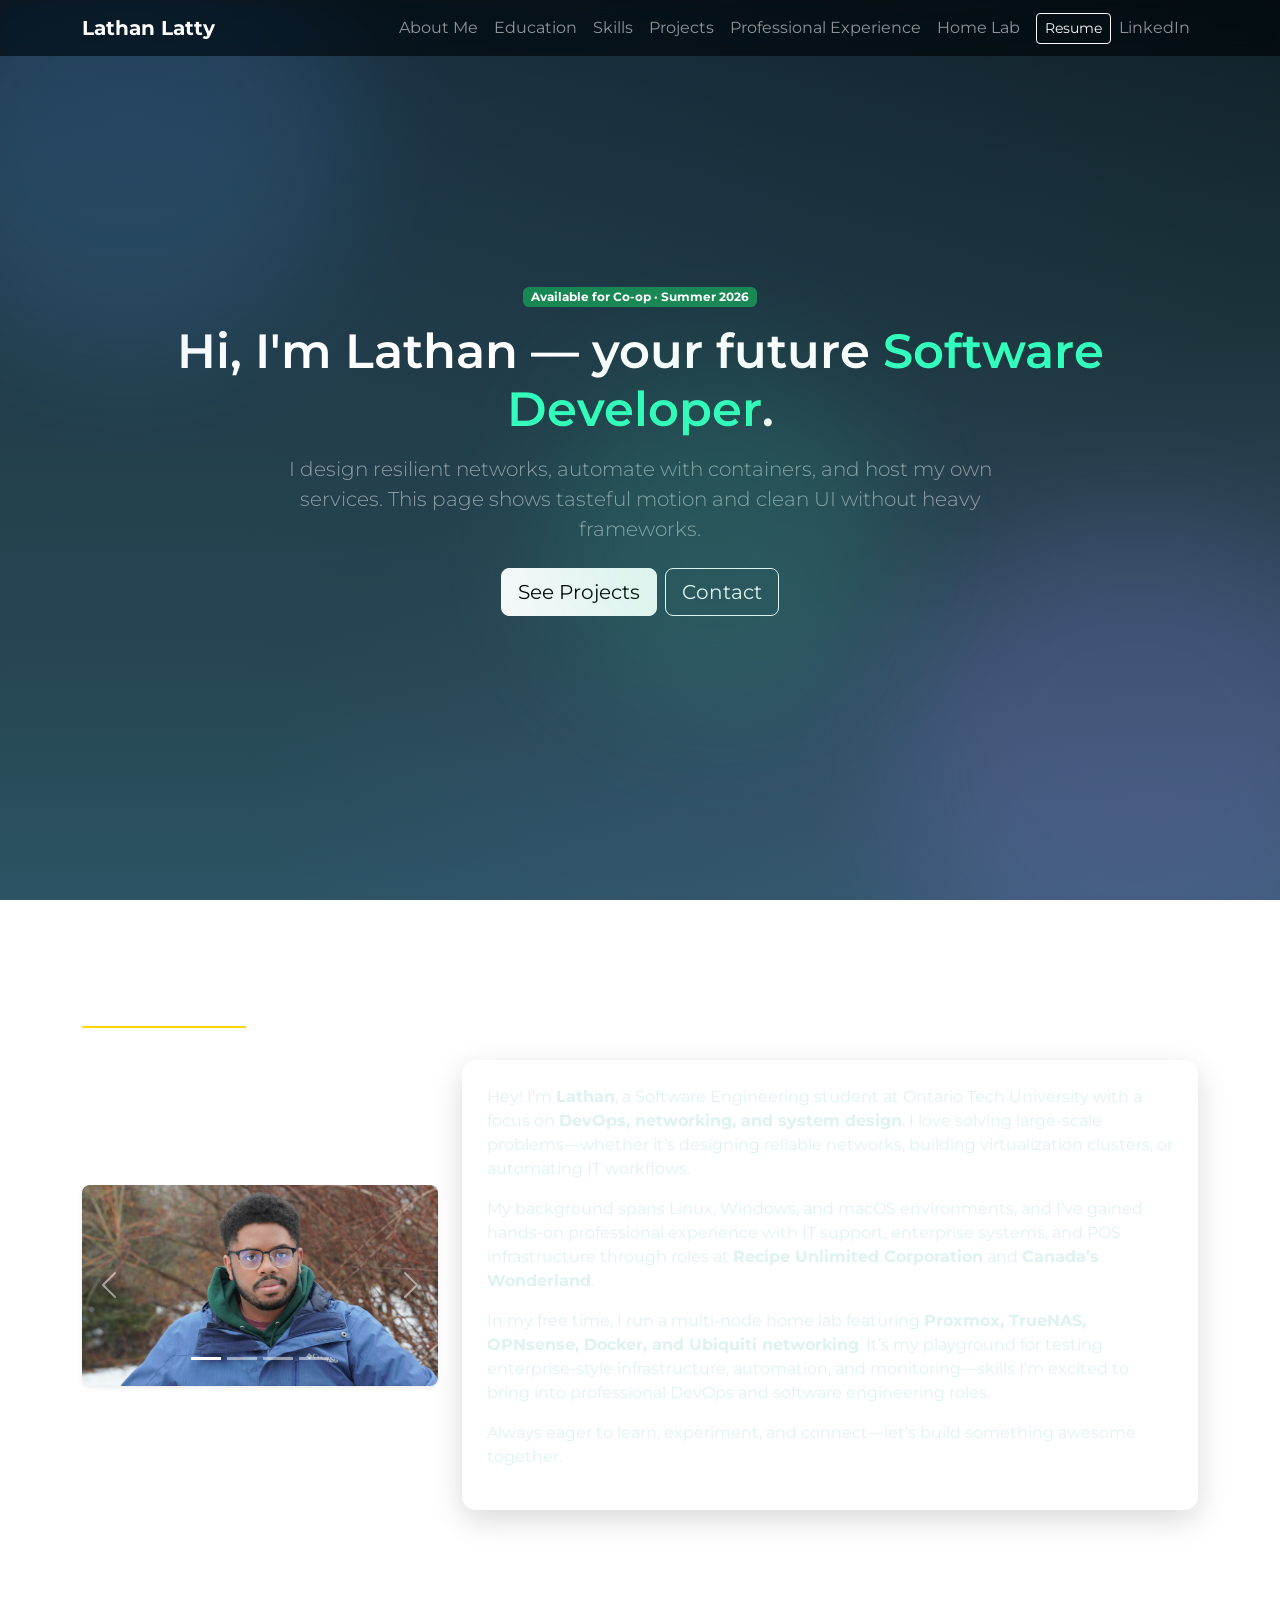
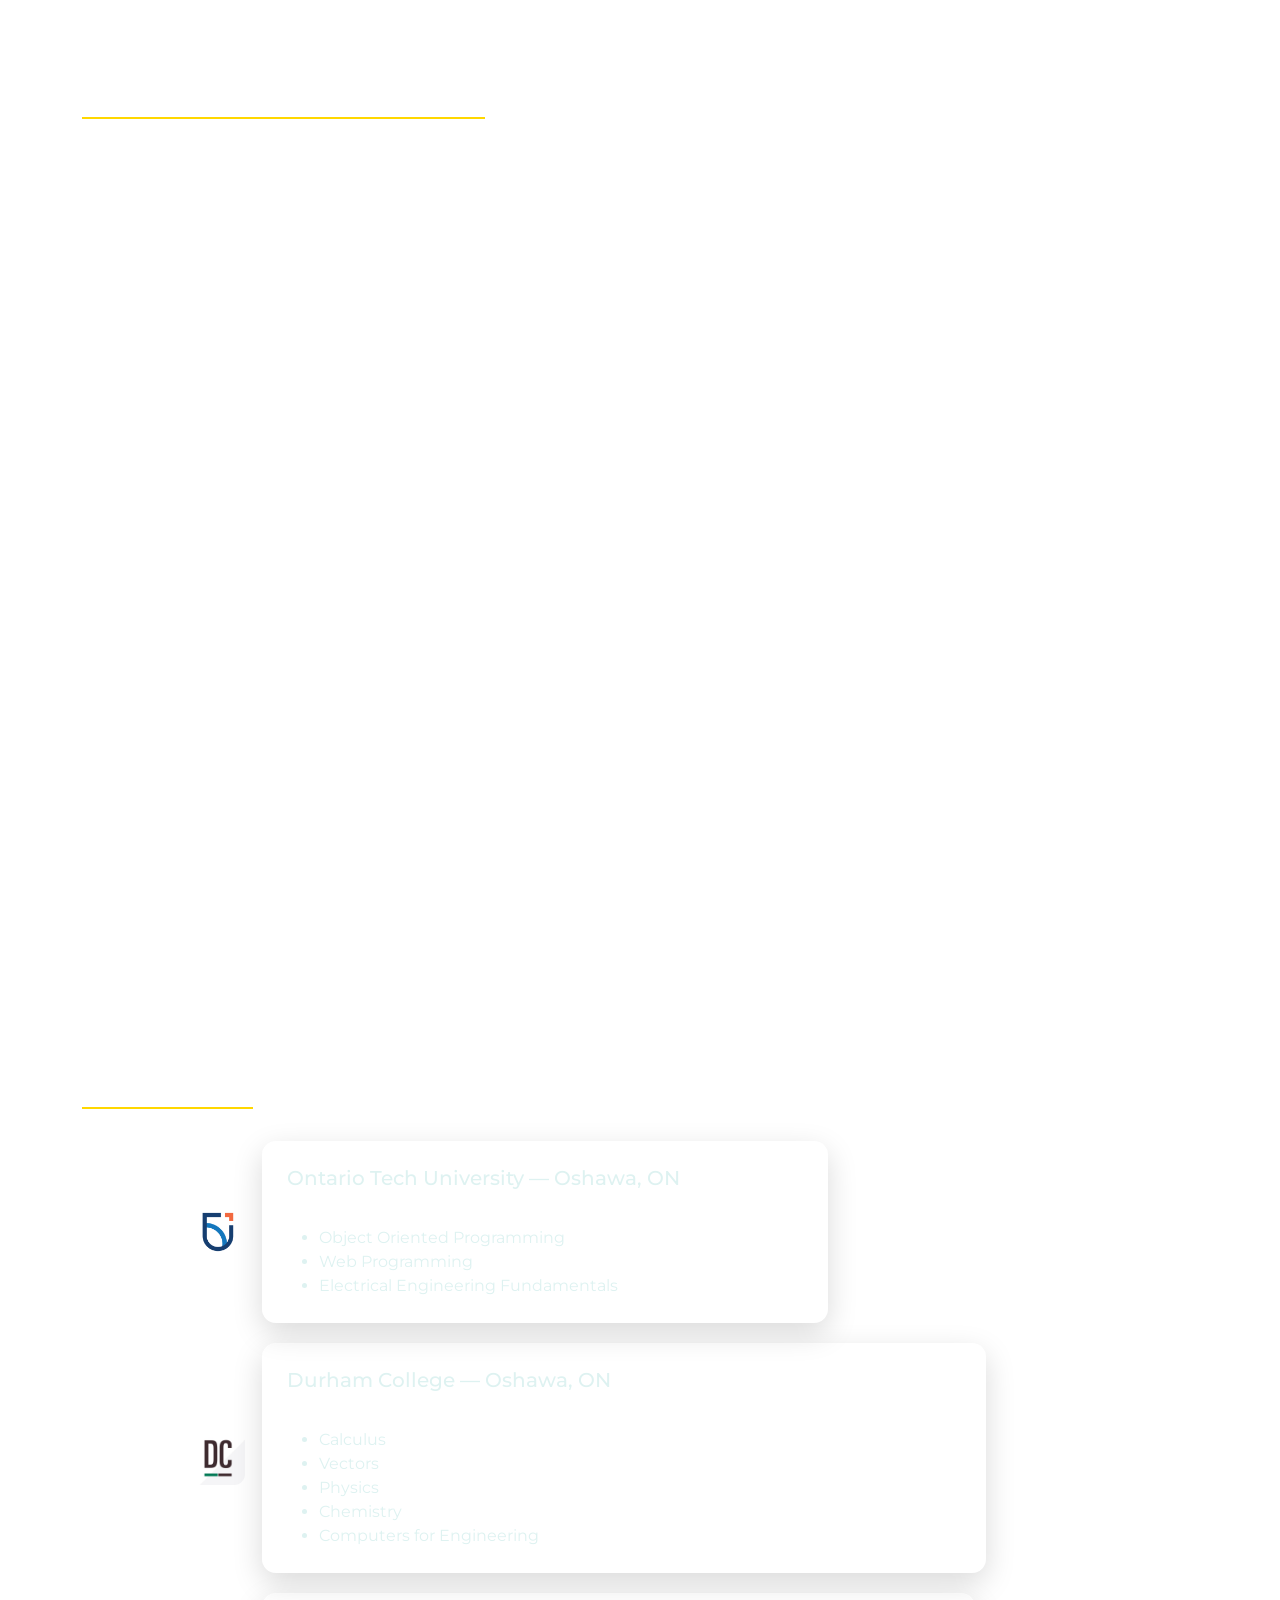
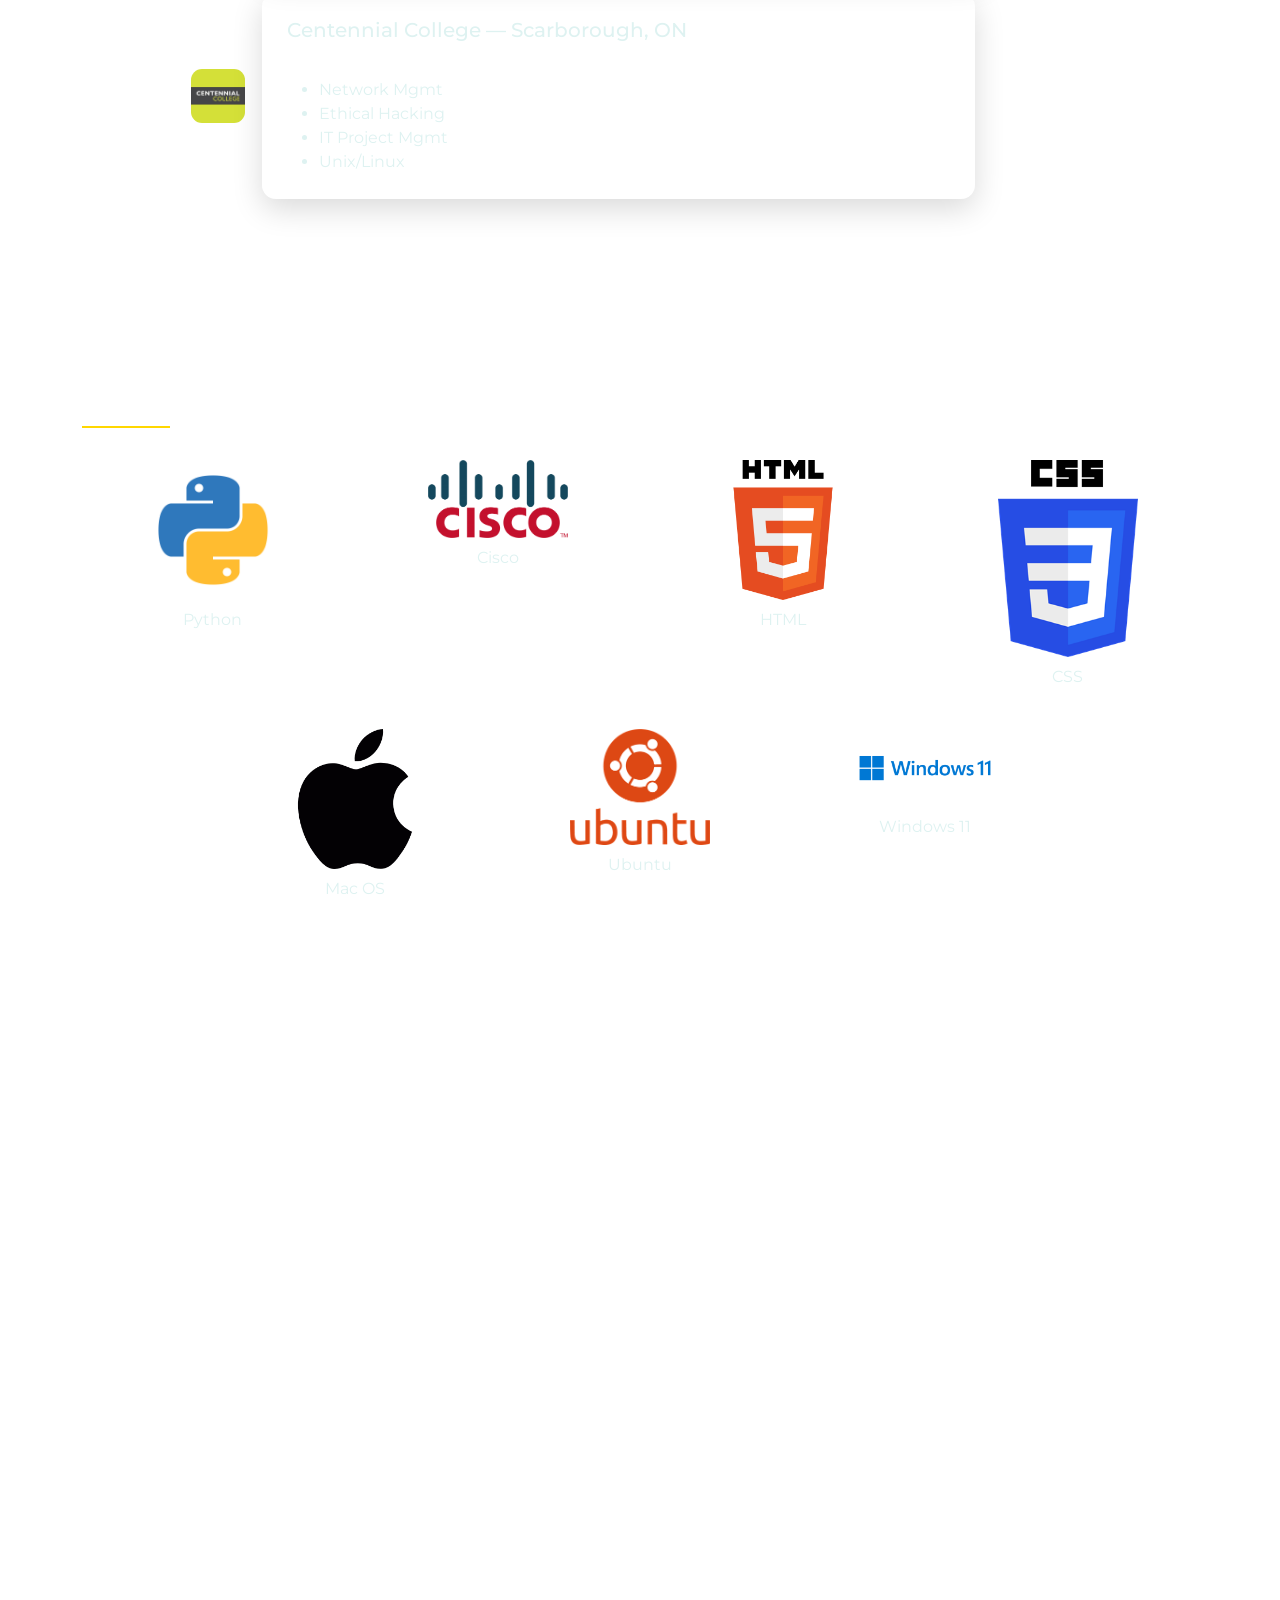
==== index.html @ 6548c813 "Update index.html" ====
<!DOCTYPE html>
<html lang="en">
<head>
  <meta charset="UTF-8" />
  <meta name="viewport" content="width=device-width, initial-scale=1" />
  <title>Lathan Latty — Portfolio</title>

  <!-- Fonts & Icons -->
  <link href="https://fonts.googleapis.com/css2?family=Montserrat:wght@400;600;700&display=swap" rel="stylesheet" />

  <!-- Bootstrap 5 -->
  <link rel="stylesheet" href="https://cdn.jsdelivr.net/npm/bootstrap@5.3.3/dist/css/bootstrap.min.css" />

  <!-- App CSS -->
  <link rel="stylesheet" href="styles.css" />
</head>
<body>
  <!-- Progress bar -->
  <div id="scroll-progress"></div>

  <!-- Navbar -->
  <nav class="navbar navbar-expand-lg navbar-dark bg-dark fixed-top glass-nav">
    <div class="container">
      <a class="navbar-brand fw-bold" href="#">Lathan Latty</a>
      <button class="navbar-toggler" type="button" data-bs-toggle="collapse" data-bs-target="#nav"
        aria-controls="nav" aria-expanded="false" aria-label="Toggle navigation">
        <span class="navbar-toggler-icon"></span>
      </button>

      <div id="nav" class="collapse navbar-collapse">
        <ul class="navbar-nav ms-auto align-items-lg-center">
          <li class="nav-item"><a class="nav-link" href="#about">About Me</a></li>
          <li class="nav-item"><a class="nav-link" href="#education">Education</a></li>
          <li class="nav-item"><a class="nav-link" href="#skills">Skills</a></li>
          <li class="nav-item"><a class="nav-link" href="#projects">Projects</a></li>
          <li class="nav-item"><a class="nav-link" href="#experience">Professional Experience</a></li>
          <li class="nav-item"><a class="nav-link" href="Homelab.html">Home Lab</a></li>
          <li class="nav-item ms-lg-2"><a class="btn btn-outline-light btn-sm"
             href="Resume/Lathan-Technical-Resume-July-2024.pdf" target="_blank">Resume</a></li>
          <li class="nav-item"><a class="nav-link" target="_blank"
             href="https://www.linkedin.com/in/lathan-l-80581a111/">LinkedIn</a></li>
        </ul>
      </div>
    </div>
  </nav>

  <!-- Hero -->
  <header class="hero d-flex align-items-center" id="hero">
    <div class="container text-center">
      <p class="badge text-bg-success mb-3">Available for Co-op · Summer 2026</p>
      <h1 class="display-5 fw-semibold mb-3">
        Hi, I'm Lathan — your future <span id="position">Software Developer</span>.
      </h1>
      <p class="lead text-white-50 mx-auto" style="max-width: 720px;">
        I design resilient networks, automate with containers, and host my own services.
        This page shows tasteful motion and clean UI without heavy frameworks.
      </p>
      <div class="mt-4 d-flex gap-2 justify-content-center">
        <a href="#projects" class="btn btn-light btn-lg cta-magnetic">See Projects</a>
        <a href="#contact" class="btn btn-outline-light btn-lg">Contact</a>
      </div>
    </div>
    <!-- Ambient blobs -->
    <div class="blob blob-1"></div>
    <div class="blob blob-2"></div>
    <div class="blob blob-3"></div>
  </header>

 <!-- About -->
<section id="about" class="section">
  <div class="container">
    <h2 class="section-title">About Me</h2>
    <div class="row align-items-center g-4">
      
      <!-- Photo Carousel -->
      <div class="col-md-4 text-center">
        <div id="aboutCarousel" class="carousel slide shadow-sm rounded-3" data-bs-ride="carousel" data-bs-interval="4000">
          
          <!-- Indicators -->
          <div class="carousel-indicators">
            <button type="button" data-bs-target="#aboutCarousel" data-bs-slide-to="0" class="active" aria-current="true" aria-label="Slide 1"></button>
            <button type="button" data-bs-target="#aboutCarousel" data-bs-slide-to="1" aria-label="Slide 2"></button>
            <button type="button" data-bs-target="#aboutCarousel" data-bs-slide-to="2" aria-label="Slide 3"></button>
            <button type="button" data-bs-target="#aboutCarousel" data-bs-slide-to="3" aria-label="Slide 4"></button>
          </div>

          <!-- Slides -->
          <div class="carousel-inner">
            <div class="carousel-item active">
              <img src="pictures/lathan-picture.jpeg" class="d-block w-100 rounded-3" alt="Lathan 1">
            </div>
            <div class="carousel-item">
              <img src="pictures/lathan-picture-1.jpeg" class="d-block w-100 rounded-3" alt="Lathan 2">
            </div>
            <div class="carousel-item">
              <img src="pictures/lathan-picture-2.jpeg" class="d-block w-100 rounded-3" alt="Lathan 3">
            </div>
            <div class="carousel-item">
              <img src="pictures/lathan-picture-3.jpeg" class="d-block w-100 rounded-3" alt="Lathan 4">
            </div>
          </div>

          <!-- Controls -->
          <button class="carousel-control-prev" type="button" data-bs-target="#aboutCarousel" data-bs-slide="prev">
            <span class="carousel-control-prev-icon"></span>
          </button>
          <button class="carousel-control-next" type="button" data-bs-target="#aboutCarousel" data-bs-slide="next">
            <span class="carousel-control-next-icon"></span>
          </button>
        </div>
      </div>

      <!-- About Text -->
      <div class="col-md-8">
        <div class="content-card">
          <p>Hey! I’m <strong>Lathan</strong>, a Software Engineering student at Ontario Tech University with a focus on <strong>DevOps, networking, and system design</strong>. I love solving large-scale problems—whether it’s designing reliable networks, building virtualization clusters, or automating IT workflows.</p>
          <p>My background spans Linux, Windows, and macOS environments, and I’ve gained hands-on professional experience with IT support, enterprise systems, and POS infrastructure through roles at <strong>Recipe Unlimited Corporation</strong> and <strong>Canada’s Wonderland</strong>.</p>
          <p>In my free time, I run a multi-node home lab featuring <strong>Proxmox, TrueNAS, OPNsense, Docker, and Ubiquiti networking</strong>. It’s my playground for testing enterprise-style infrastructure, automation, and monitoring—skills I’m excited to bring into professional DevOps and software engineering roles.</p>
          <p>Always eager to learn, experiment, and connect—let’s build something awesome together.</p>
        </div>
      </div>
    </div>
  </div>
</section>

<!-- Experience -->
<section id="experience" class="section alt">
  <div class="container">
    <h2 class="section-title">Professional Experience</h2>

    <div class="exp-item content-card reveal">
      <div class="exp-logo">
        <img src="pictures/Logos/transcom_logo.jpg" alt="Transcom Logo">
      </div>
      <div class="exp-body">
        <div class="d-flex justify-content-between flex-wrap gap-2">
          <div class="fw-semibold">Technical Support Representative — Transcom (Toronto, ON)</div>
          <div class="text-white-50">Summer 2024</div>
        </div>
        <ul>
          <li>Worked under contract for Apple, providing support via phone, chat, and email — sales, technical support, billing, and retention.</li>
          <li>Used Apple systems: Gather, GBI Portal, WWBI, Monster board, iDesk, iLog, iCloud, iTunes, iOS/OS X basics, Apple ID, Account Security, etc.</li>
          <li>Implemented Apple Operations Process Folder and MSA; conducted WBR/MBR/QAR/ABR/Daily Ops reviews.</li>
        </ul>
      </div>
    </div>

    <div class="exp-item content-card reveal">
      <div class="exp-logo">
        <img src="pictures/Logos/recipe.jpg" alt="Recipe Unlimited Logo">
      </div>
      <div class="exp-body">
        <div class="d-flex justify-content-between flex-wrap gap-2">
          <div class="fw-semibold">IT Service Desk Analyst — Recipe Unlimited (Vaughan, ON)</div>
          <div class="text-white-50">Summer 2023</div>
        </div>
        <ul>
          <li>Troubleshot restaurant-related issues with software tools for prompt resolution.</li>
          <li>Provided operational & technical support to restaurants via phone and remote access.</li>
          <li>Collaborated with IT and Operations; SME for POS and Back Office Software.</li>
        </ul>
      </div>
    </div>

    <div class="exp-item content-card reveal">
      <div class="exp-logo">
        <img src="pictures/Logos/canadas-wonderland.jpg" alt="Canada's Wonderland Logo">
      </div>
      <div class="exp-body">
        <div class="d-flex justify-content-between flex-wrap gap-2">
          <div class="fw-semibold">IT Technician — Canada’s Wonderland (Vaughan, ON)</div>
          <div class="text-white-50">Feb 2022 – Apr 2023</div>
        </div>
        <ul>
          <li>Primary contact for hardware, software, POS, and network issues via help desk, email, and phone.</li>
          <li>Installed, configured, and managed desktops, laptops, mobile devices, and software.</li>
          <li>Assisted with network, camera, and access control issues; supported testing of new hardware/software.</li>
        </ul>
      </div>
    </div>
  </div>
</section>

<!-- Education -->
<section id="education" class="section">
  <div class="container">
    <h2 class="section-title">Education</h2>

    <div class="timeline">
      <div class="timeline-item reveal">
        <div class="timeline-icon">
          <img src="pictures/Logos/ontario_tech_university.png" alt="Ontario Tech University Logo">
        </div>
        <div class="timeline-content content-card">
          <h5 class="mb-1">Ontario Tech University — Oshawa, ON</h5>
          <div class="text-white-50 mb-2">Bachelor’s Degree | Software Engineering · Sept 2024 – Apr 2028</div>
          <ul class="mb-0"><li>Object Oriented Programming</li><li>Web Programming</li><li>Electrical Engineering Fundamentals</li></ul>
        </div>
      </div>

      <div class="timeline-item reveal">
        <div class="timeline-icon">
          <img src="pictures/Logos/durham-college-logo.jpg" alt="Durham College Logo">
        </div>
        <div class="timeline-content content-card">
          <h5 class="mb-1">Durham College — Oshawa, ON</h5>
          <div class="text-white-50 mb-2">Ontario College Certificate | General Arts & Science – Eng Prep · Sept 2023 – Apr 2024</div>
          <ul class="mb-0"><li>Calculus</li><li>Vectors</li><li>Physics</li><li>Chemistry</li><li>Computers for Engineering</li></ul>
        </div>
      </div>

      <div class="timeline-item reveal">
        <div class="timeline-icon">
          <img src="pictures/Logos/centenial-college.png" alt="Centennial College Logo">
        </div>
        <div class="timeline-content content-card">
          <h5 class="mb-1">Centennial College — Scarborough, ON</h5>
          <div class="text-white-50 mb-2">Ontario Advanced Diploma | Computer Systems Technology · Sept 2020 – Apr 2023</div>
          <ul class="mb-0"><li>Network Mgmt</li><li>Ethical Hacking</li><li>IT Project Mgmt</li><li>Unix/Linux</li></ul>
        </div>
      </div>
    </div>
  </div>
</section>

<!-- Skills -->
<section id="skills" class="section alt">
  <div class="container">
    <h2 class="section-title">Skills</h2>
    <div class="row justify-content-center g-4">
      <div class="col-6 col-md-3 text-center skill-item reveal">
        <img class="logo" src="pictures/Logos/python-logo.png" alt="Python" />
        <p class="mt-2">Python</p>
      </div>
      <div class="col-6 col-md-3 text-center skill-item reveal">
        <img class="logo" src="pictures/Logos/cisco-logo.png" alt="Cisco" />
        <p class="mt-2">Cisco</p>
      </div>
      <div class="col-6 col-md-3 text-center skill-item reveal">
        <img class="logo" src="pictures/Logos/html-logo.png" alt="HTML" />
        <p class="mt-2">HTML</p>
      </div>
      <div class="col-6 col-md-3 text-center skill-item reveal">
        <img class="logo" src="pictures/Logos/css-logo.png" alt="CSS" />
        <p class="mt-2">CSS</p>
      </div>
      <div class="col-6 col-md-3 text-center skill-item reveal">
        <img class="logo" src="pictures/Logos/mac-os-logo.png" alt="Mac OS" />
        <p class="mt-2">Mac OS</p>
      </div>
      <div class="col-6 col-md-3 text-center skill-item reveal">
        <img class="logo" src="pictures/Logos/ubuntu-logo.png" alt="Ubuntu" />
        <p class="mt-2">Ubuntu</p>
      </div>
      <div class="col-6 col-md-3 text-center skill-item reveal">
        <img class="logo" src="pictures/Logos/windows-11-logo.png" alt="Windows 11" />
        <p class="mt-2">Windows 11</p>
      </div>
    </div>
  </div>
</section>

<!-- Projects -->
<section id="projects" class="section">
  <div class="container">
    <h2 class="section-title">Projects</h2>

    <div class="project content-card reveal">
      <div class="row g-4 align-items-center">
        <div class="col-md-6">
          <h5>Home Lab Infrastructure</h5>
          <p class="mb-1"><strong>Technologies:</strong> Proxmox, TrueNAS, OPNsense, Docker, Ubiquiti</p>
          <p>Multi-node virtualization cluster with enterprise-style networking…</p>
          <a href="Homelab.html" class="btn btn-light btn-sm mt-2">View project →</a>

          <!-- Service Logos Grid -->
          <div class="homelab-Logos mt-3">
            <img src="pictures/Logos/Homelab SVG/proxmox.svg" alt="Proxmox" />
            <img src="pictures/Logos/Homelab SVG/truenas.svg" alt="TrueNAS" />
            <img src="pictures/Logos/Homelab SVG/opnsense.svg" alt="OPNsense" />
            <img src="pictures/Logos/Homelab SVG/docker.svg" alt="Docker" />
            <img src="pictures/Logos/Homelab SVG/ubiquiti.svg" alt="Ubiquiti" />
            <img src="pictures/Logos/Homelab SVG/plex.svg" alt="Plex" />
            <img src="pictures\Logos\Homelab SVG\Tautalli.svg" alt="Tautulli" />
            <img src="pictures/Logos/Homelab SVG/sonarr.svg" alt="Sonarr" />
            <img src="pictures/Logos/Homelab SVG/radarr.svg" alt="Radarr" />
            <img src="pictures/Logos/Homelab SVG/pihole.svg" alt="Pi-hole" />
            <img src="pictures/Logos/Homelab SVG/homeassistant.svg" alt="Home Assistant" />
            <img src="pictures/Logos/Homelab SVG/nginx.svg" alt="NGINX" />
            <img src="pictures/Logos/Homelab SVG/kubernetes.svg" alt="Kubernetes" />
            <img src="pictures/Logos/Homelab SVG/ubuntu.svg" alt="Ubuntu" />
            <img src="pictures/Logos/Homelab SVG/nextcloud.svg" alt="Nextcloud" />
            <img src="pictures/Logos/Homelab SVG/frigate.svg" alt="Frigate" />
            <img src="pictures/Logos/Homelab SVG/esphome.svg" alt="ESPHome" />
            <img src="pictures/Logos/Homelab SVG/googlehome.svg" alt="Google Home" />
            <img src="pictures/Logos/Homelab SVG/openwrt.svg" alt="OpenWRT" />
            <img src="pictures/Logos/Homelab SVG/python.svg" alt="Python" />

          </div>
        </div>
      </div>
    </div>

    <div class="project content-card reveal">
      <div class="row g-4 align-items-center">
        <div class="col-md-6">
          <h5>Capstone Project: Network Re-Design</h5>
          <p class="mb-1"><strong>Technologies:</strong> Cisco Packet Tracer, Networking, VPN, VoIP</p>
          <p>Redesigned the network infrastructure for a fictional banking company, implementing secure VPN access, VoIP services, encrypted file sharing, and upgraded server systems. Delivered a scalable design supporting multiple locations with improved efficiency and security.</p>
        </div>
        <div class="col-md-6">
          <img src="pictures\Project-Images\current-network-topology.png" class="img-fluid rounded-3 shadow-sm" alt="Network Topology Diagram">
        </div>
      </div>
    </div>

    <div class="project content-card reveal">
      <div class="row g-4 align-items-center">
        <div class="col-md-6">
          <h5>Ethical Hacking Lab</h5>
          <p class="mb-1"><strong>Technologies:</strong> Kali Linux, Virtualization, Penetration Testing Tools</p>
          <p>Built a controlled ethical hacking environment to practice penetration testing and vulnerability analysis. Gained hands-on experience with reconnaissance, exploitation, and defense strategies to strengthen cybersecurity awareness.</p>
        </div>
        <div class="col-md-6">
          <img src="pictures/Project-images/Ethical hacking/1715145320111.jpg" class="img-fluid rounded-3 shadow-sm" alt="Ethical Hacking Lab">
        </div>
      </div>
    </div>

    <div class="project content-card reveal">
      <div class="row g-4 align-items-center">
        <div class="col-md-6">
          <h5>IoT Auto Watering System</h5>
          <p class="mb-1"><strong>Technologies:</strong> Raspberry Pi, Python, Moisture Sensors</p>
          <p>Developed a smart irrigation system that monitored soil moisture in real time and automated watering with a pump. Demonstrated IoT integration and automation for practical environmental monitoring.</p>
        </div>
        <div class="col-md-6">
          <img src="pictures\Project-Images\Water Plant\planter-and-resivoir.jpg" class="img-fluid rounded-3 shadow-sm" alt="IoT Auto Watering System">
        </div>
      </div>
    </div>
  </div>
</section>

<!-- Contact -->
<section id="contact" class="section alt">
  <div class="container text-center">
    <h2 class="section-title">Contact Me</h2>
    <p>You can reach me via email or connect with me on LinkedIn:</p>
    <p class="fs-5">
      Email: <a class="link-light fw-semibold" href="mailto:Lathanlatty@outlook.com">Lathanlatty@outlook.com</a>
      · LinkedIn: <a class="link-light fw-semibold" target="_blank"
        href="https://www.linkedin.com/in/lathan-l-80581a111/">Lathan Latty</a>
    </p>
  </div>
</section>

<!-- Footer -->
<footer class="py-3 text-center small">
  <div class="container">
    © <span id="year"></span> Lathan Latty. All rights reserved.
  </div>
</footer>

<!-- Scripts -->
<script src="https://cdn.jsdelivr.net/npm/bootstrap@5.3.3/dist/js/bootstrap.bundle.min.js"></script>
<script src="script.js"></script>
</body>
</html>
---- styles.css ----
/* === THEME VARIABLES === */
:root {
  --bg1: #0f2027;
  --bg2: #203a43;
  --bg3: #2c5364;
  --ink: #DEF2F1;
  --ink-d: #17252A;
  --brand: #2b7a78;
  --brand-2: #3AAFA9;
  --accent: #ffd700;
}

/* === GLOBAL BASE === */
html, body {
  height: 100%;
}
body {
  margin: 0;
  font-family: 'Montserrat', sans-serif;
  color: var(--ink);
  background: linear-gradient(180deg, var(--bg1), var(--bg2), var(--bg3));
  background-attachment: fixed; /* smooth scrolling effect */
  overflow-x: hidden;
}

/* === SCROLL PROGRESS BAR === */
#scroll-progress {
  position: fixed;
  top: 0; left: 0;
  height: 3px;
  width: 0%;
  background: linear-gradient(90deg,#22d3ee,#a78bfa,#34d399);
  z-index: 2000;
}

/* === NAVBAR === */
.glass-nav {
  backdrop-filter: saturate(140%) blur(8px);
  background: rgba(0,0,0,.6) !important;
}
.navbar { z-index: 1030; }

/* === HERO === */
.hero {
  position: relative;
  min-height: 100vh;
  text-align: center;
  color: #fff;
  overflow: hidden;
  background: radial-gradient(1200px 600px at 10% 10%, rgba(96,165,250,.13), transparent),
              radial-gradient(900px 500px at 90% 90%, rgba(167,139,250,.12), transparent);
}
.hero .display-5 { opacity: 1; transform: none; }

.blob { position: absolute; border-radius: 9999px; filter: blur(60px); opacity: .7; pointer-events: none; }
.blob-1 { top: -6rem; left: -6rem; width: 28rem; height: 28rem; background: #60a5fa33; animation: float 14s ease-in-out infinite; }
.blob-2 { right: -6rem; bottom: -6rem; width: 30rem; height: 30rem; background: #a78bfa33; animation: float 18s ease-in-out infinite reverse; }
.blob-3 { right: 30%; top: 40%; width: 22rem; height: 22rem; background: #34d39933; animation: pulse 16s ease-in-out infinite; }

@keyframes float { 0%{transform:translate(0,0)} 50%{transform:translate(20px,-12px)} 100%{transform:translate(0,0)} }
@keyframes pulse { 0%{transform:scale(1)} 50%{transform:scale(1.08)} 100%{transform:scale(1)} }

.cta-magnetic { position: relative; overflow: hidden; }
.cta-magnetic::after {
  content: ""; position: absolute; inset: 0; transform: translateX(-110%);
  background: linear-gradient(90deg,transparent,rgba(255,255,255,.6),transparent);
  transition: transform .7s ease; opacity: .8;
}
.cta-magnetic:hover::after { transform: translateX(110%); }

/* === SECTIONS === */
.section { padding: 80px 0; background: transparent; }
.section.alt { background: transparent; }
.section-title {
  text-align: center;
  margin-bottom: 32px;
  color: #fff;
  font-weight: 700;
  border-bottom: 2px solid var(--accent);
  display: inline-block;
  padding-bottom: 8px;
}

/* === CONTENT CARDS === */
.content-card {
  background: rgba(255,255,255,.06);
  border: 1px solid rgba(255,255,255,.12);
  border-radius: 14px;
  padding: 24px;
  box-shadow: 0 10px 30px rgba(0,0,0,.15);
}

/* === EXPERIENCE LOGOS (fix squished logos) === */
.exp-logo {
  flex: 0 0 80px;                  /* reserve space for logo */
  width: 80px; height: 80px;
  display: flex; align-items: center; justify-content: center;
  background: rgba(255,255,255,.06);
  border: 1px solid rgba(255,255,255,.12);
  border-radius: 12px;             /* soft square */
  overflow: hidden;
}

.exp-logo img {
  max-width: 100%; max-height: 100%;
  width: auto; height: auto;       /* keep aspect ratio */
  object-fit: contain;             /* fit inside box without distortion */
  border-radius: 0;                /* no forced rounding on the image */
}

/* Smaller container on mobile */
@media (max-width: 480px){
  .exp-logo { flex-basis: 64px; width: 64px; height: 64px; }
}

/* === TIMELINE (fix squished logos) === */
.timeline { position: relative; max-width: 900px; margin: 0 auto; }
.timeline::before {
  content: ""; position: absolute; top: 0; bottom: 0; left: 15px; width: 4px;
  background: #ffffff33; border-radius: 2px;
}

.timeline-item {
  display: flex; gap: 16px; margin-bottom: 20px; position: relative;
  align-items: center;                 /* center icon + text vertically */
}

.timeline-icon {
  flex: 0 0 56px;                      /* fixed space for the icon */
  width: 56px; height: 56px;
  display: flex; align-items: center; justify-content: center;
  background: rgba(255,255,255,.06);
  border: 1px solid rgba(255,255,255,.12);
  border-radius: 12px;                  /* soft square; avoids weird cropping */
  overflow: hidden;
}

.timeline-icon img {
  max-width: 100%; max-height: 100%;
  width: auto; height: auto;           /* preserve aspect ratio */
  object-fit: contain;                  /* fit inside without distortion */
  border-radius: 0;                     /* no forced circle */
}

/* mobile: make the icon a bit smaller so text has room */
@media (max-width: 480px){
  .timeline-icon { flex-basis: 48px; width: 48px; height: 48px; }
}

/* === SKILLS === */
.skill-item { cursor: default; position: relative; z-index: 1; }
.skill-item .logo {
  width: 140px; height: auto;
  transition: transform .3s, filter .3s;
  display: block; margin: 0 auto;
}
.skill-item .logo:hover { transform: scale(1.07); filter: drop-shadow(0 0 10px #0dcaf0); }
.skill-item::after { pointer-events: none; }

/* === PROJECTS === */
.project img { border-radius: 12px; }

/* === CONTACT & FOOTER === */
.link-light { text-decoration: none; }
.link-light:hover { text-decoration: underline; }
footer { background: rgba(0,0,0,.7); }

/* === REVEAL ANIMATION === */
.reveal { opacity: 0; transform: translateY(28px); transition: opacity .6s ease, transform .6s ease; }
.reveal.visible { opacity: 1; transform: translateY(0); }

/* === RESPONSIVE TWEAKS === */
@media (max-width: 992px) {
  .skill-item .logo { width: 110px; }
}
@media (max-width: 576px) {
  .hero .display-5 { font-size: 1.9rem; }
  .section { padding: 64px 0; }
  .section-title { font-size: 1.6rem; }
  .skill-item .logo { width: 92px; }
}

/* === GLOBAL IMAGE RULE === */
img { max-width: 100%; height: auto; }

.homelab-logos {
  display: grid;
  grid-template-columns: repeat(auto-fit, minmax(60px, 1fr));
  gap: 20px;
  margin-top: 20px;
  justify-items: center;
  align-items: center;
}

.homelab-logos img {
  width: 50px;
  height: 50px;
  object-fit: contain;  /* keeps SVG aspect ratio */
  transition: transform 0.2s ease, filter 0.2s ease;
  filter: brightness(0) invert(1); /* force white */
}

.homelab-logos img:hover {
  transform: scale(1.2);
  filter: none; /* show original SVG colors on hover */
}
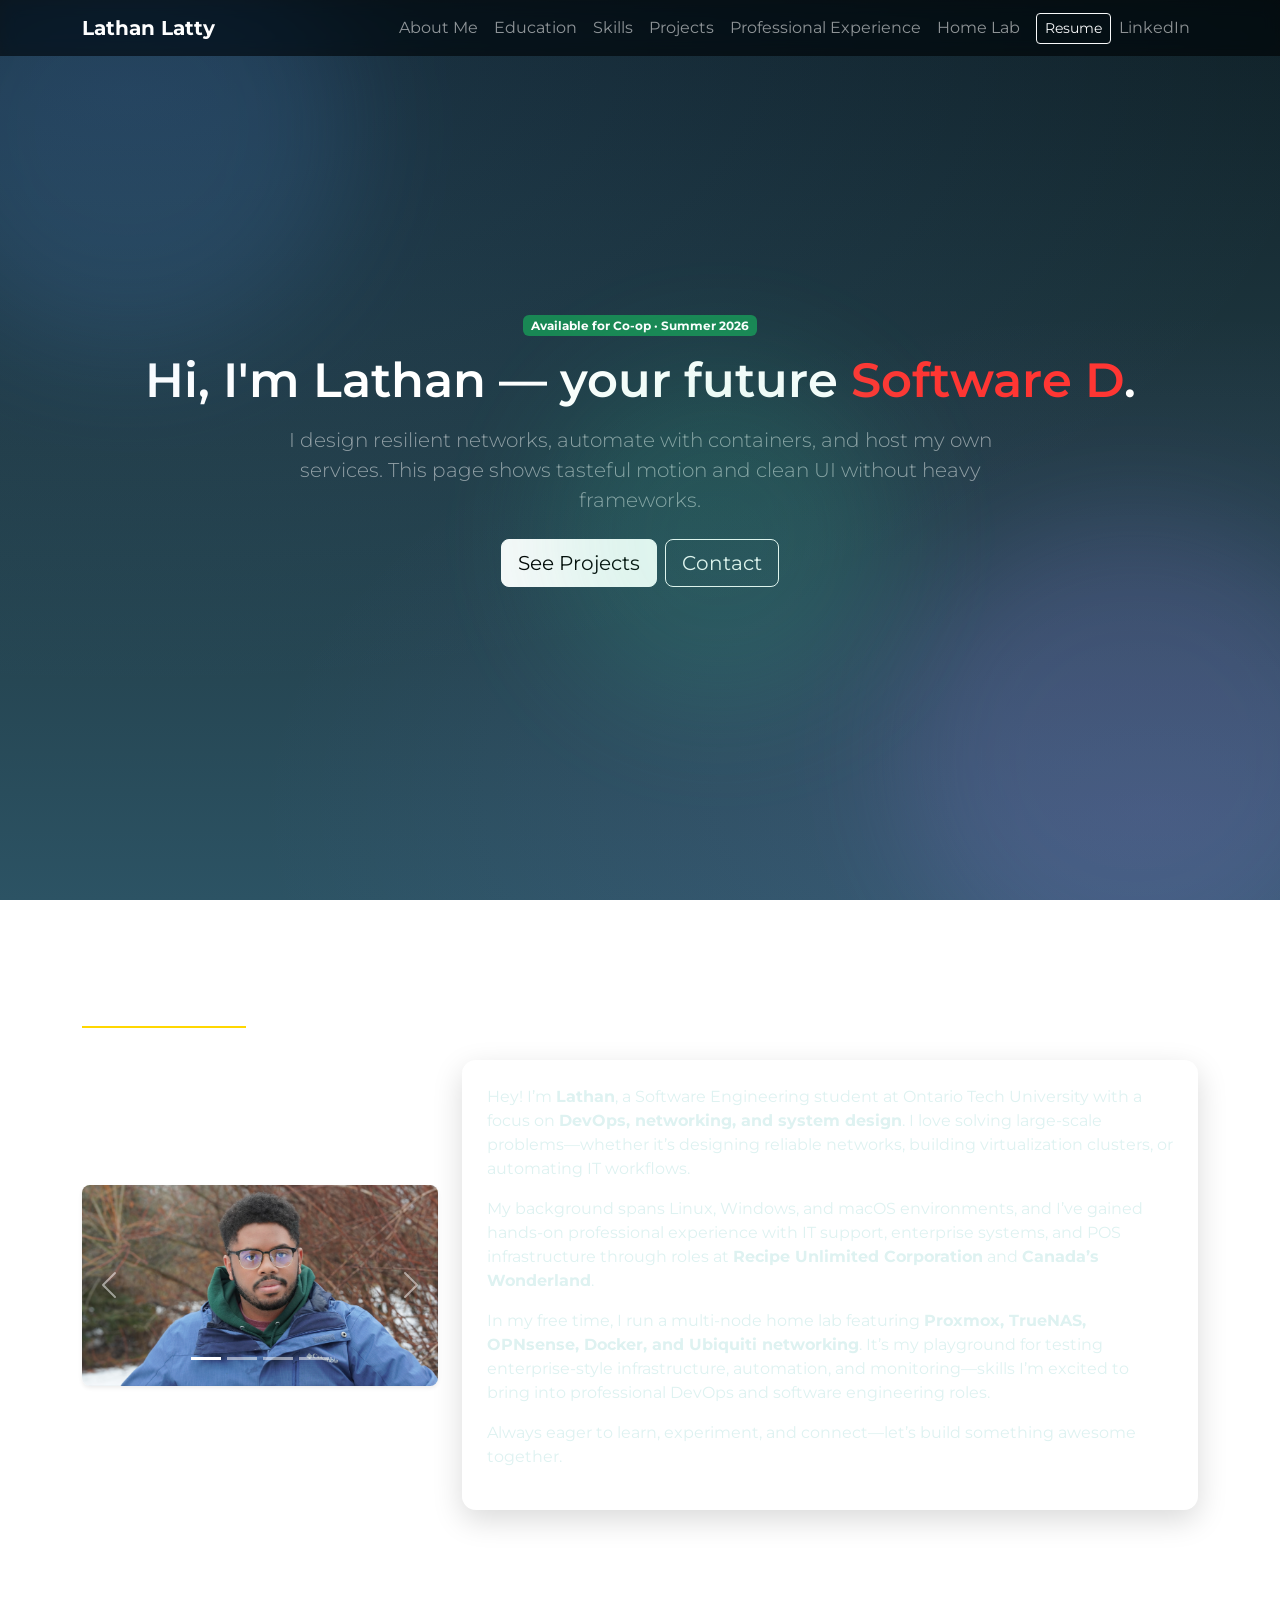
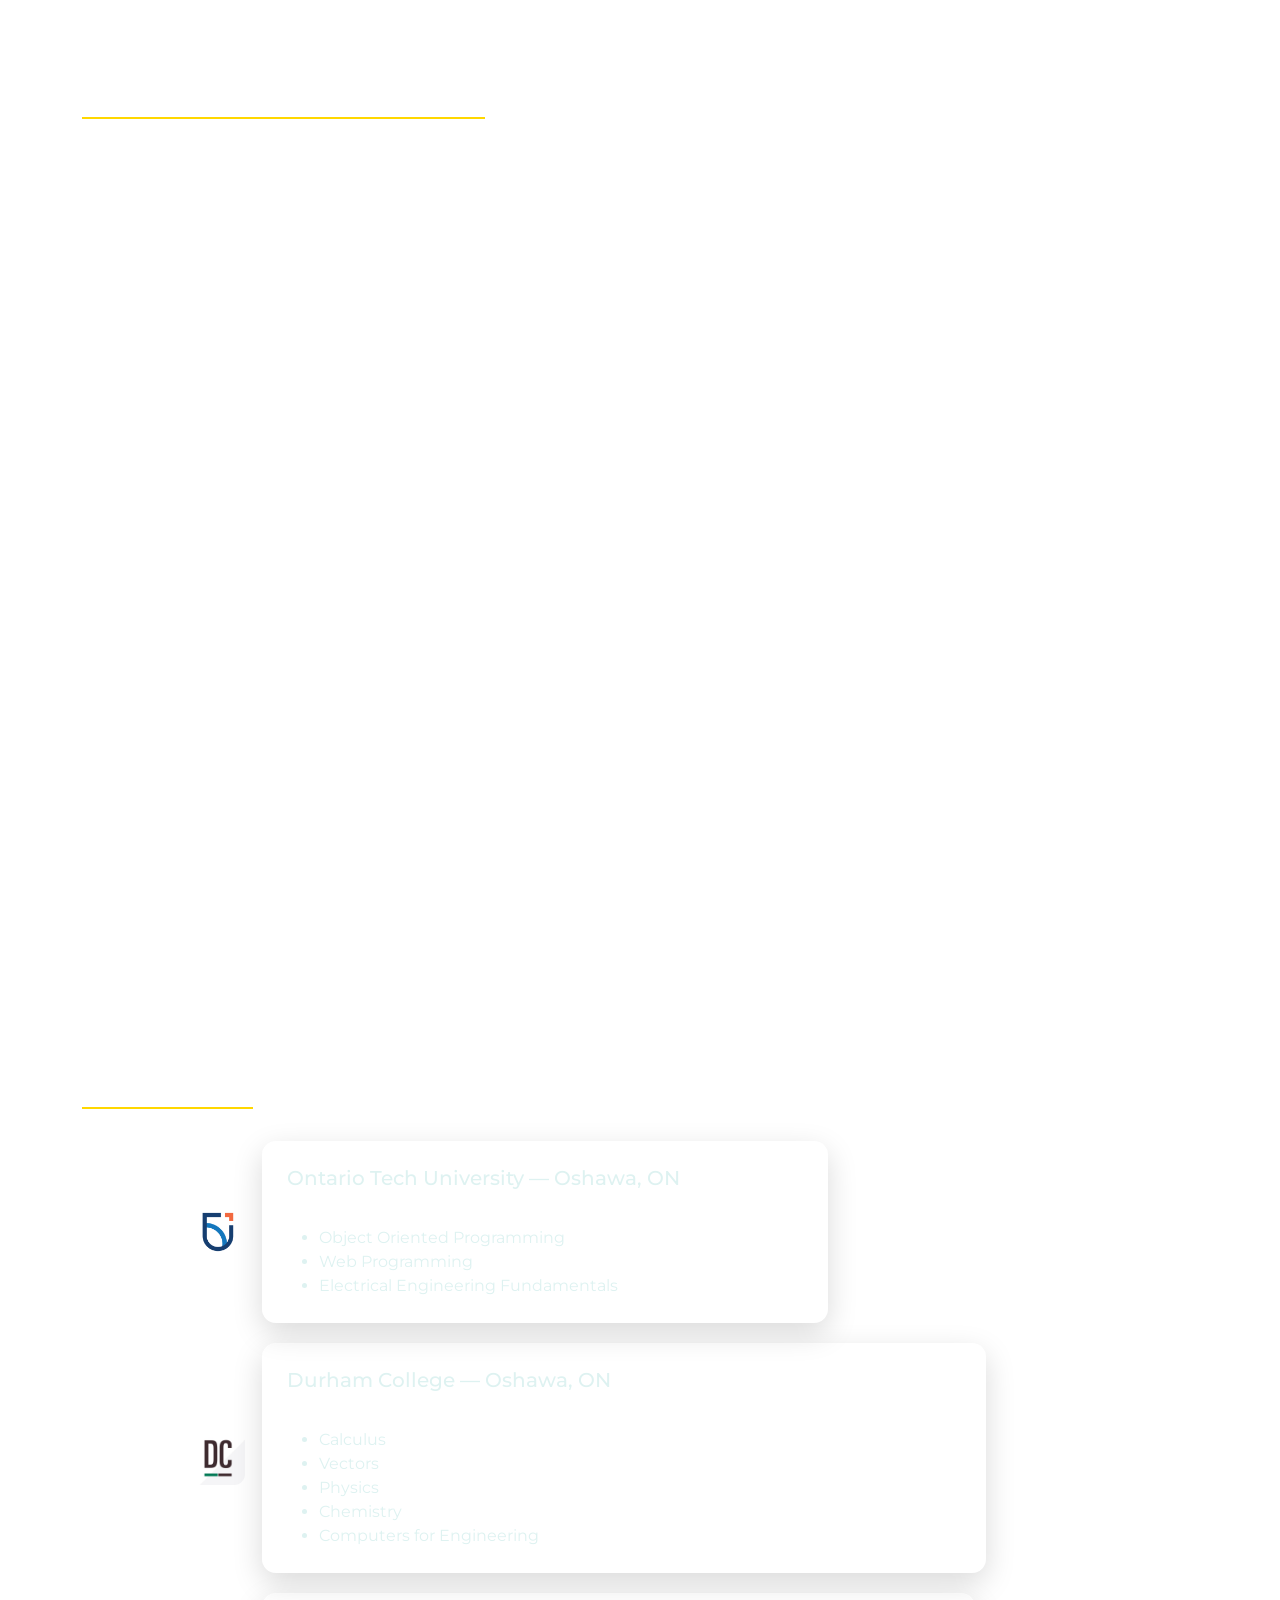
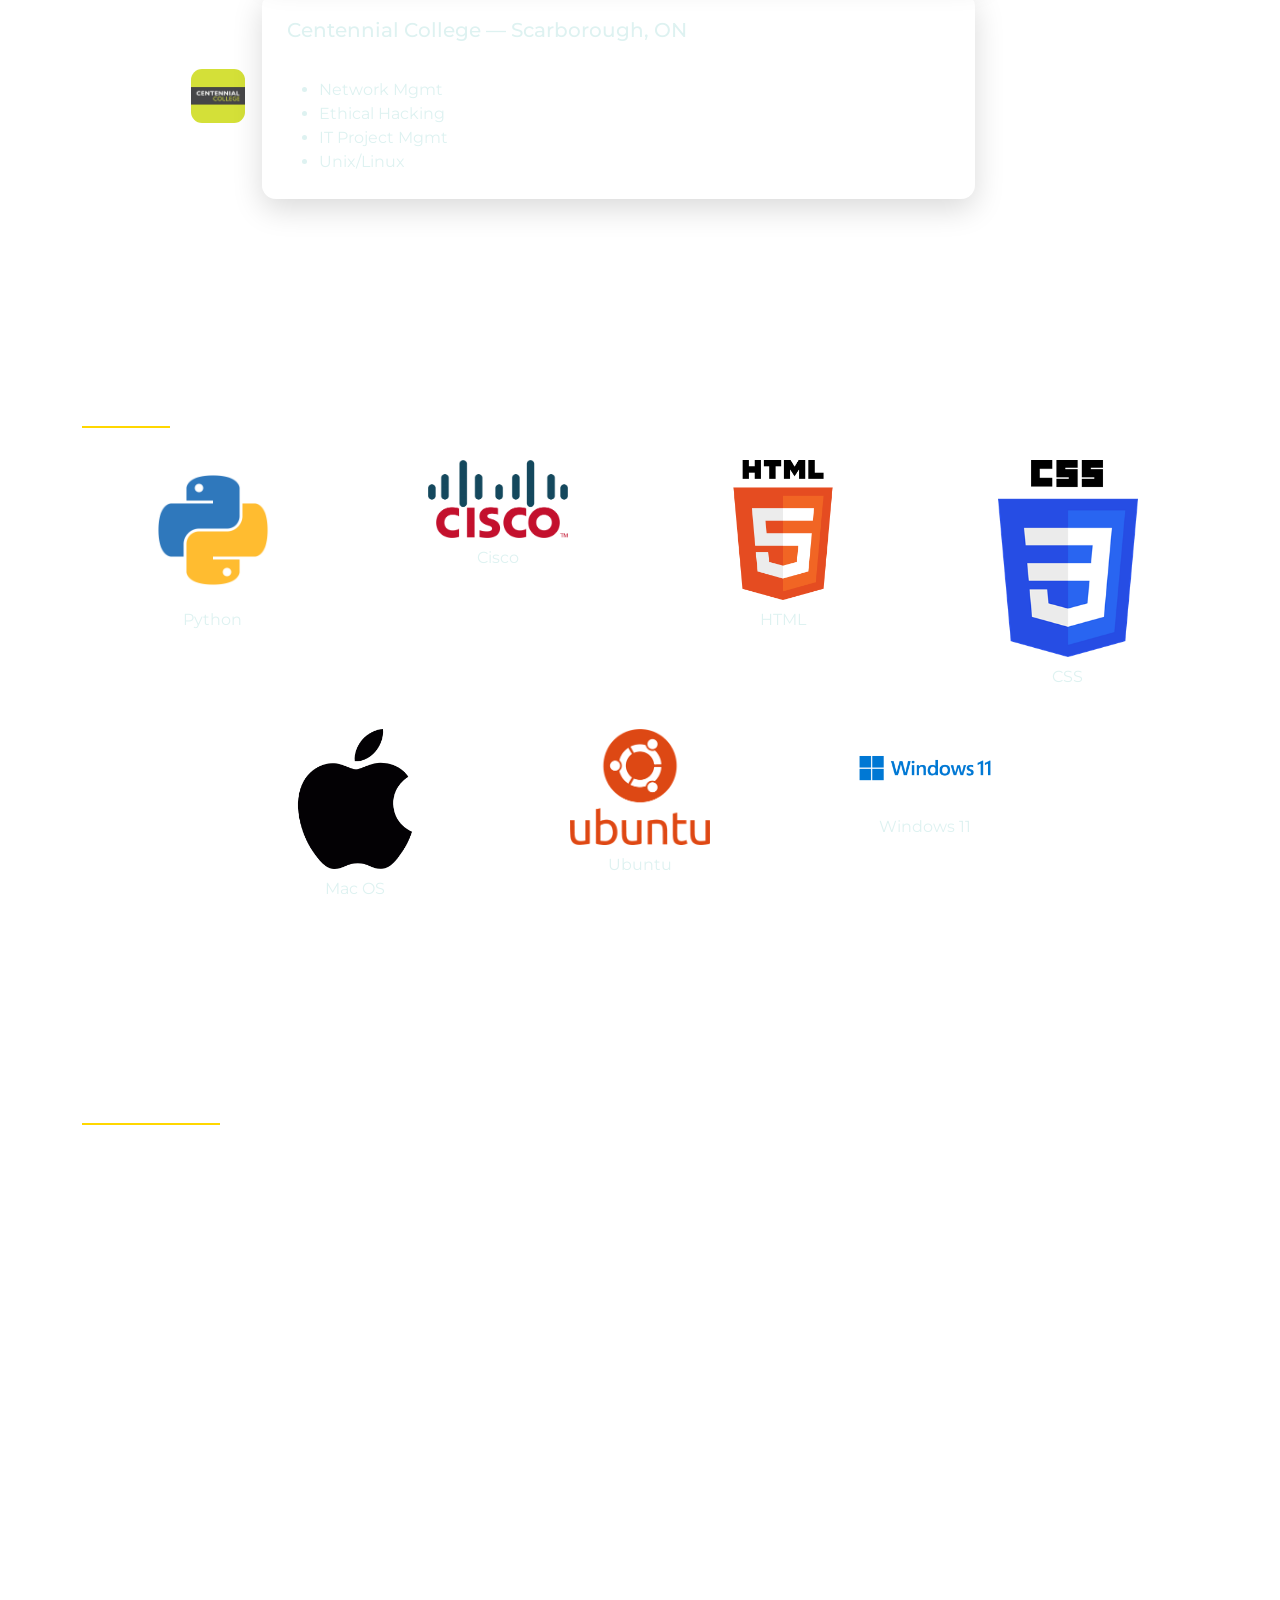
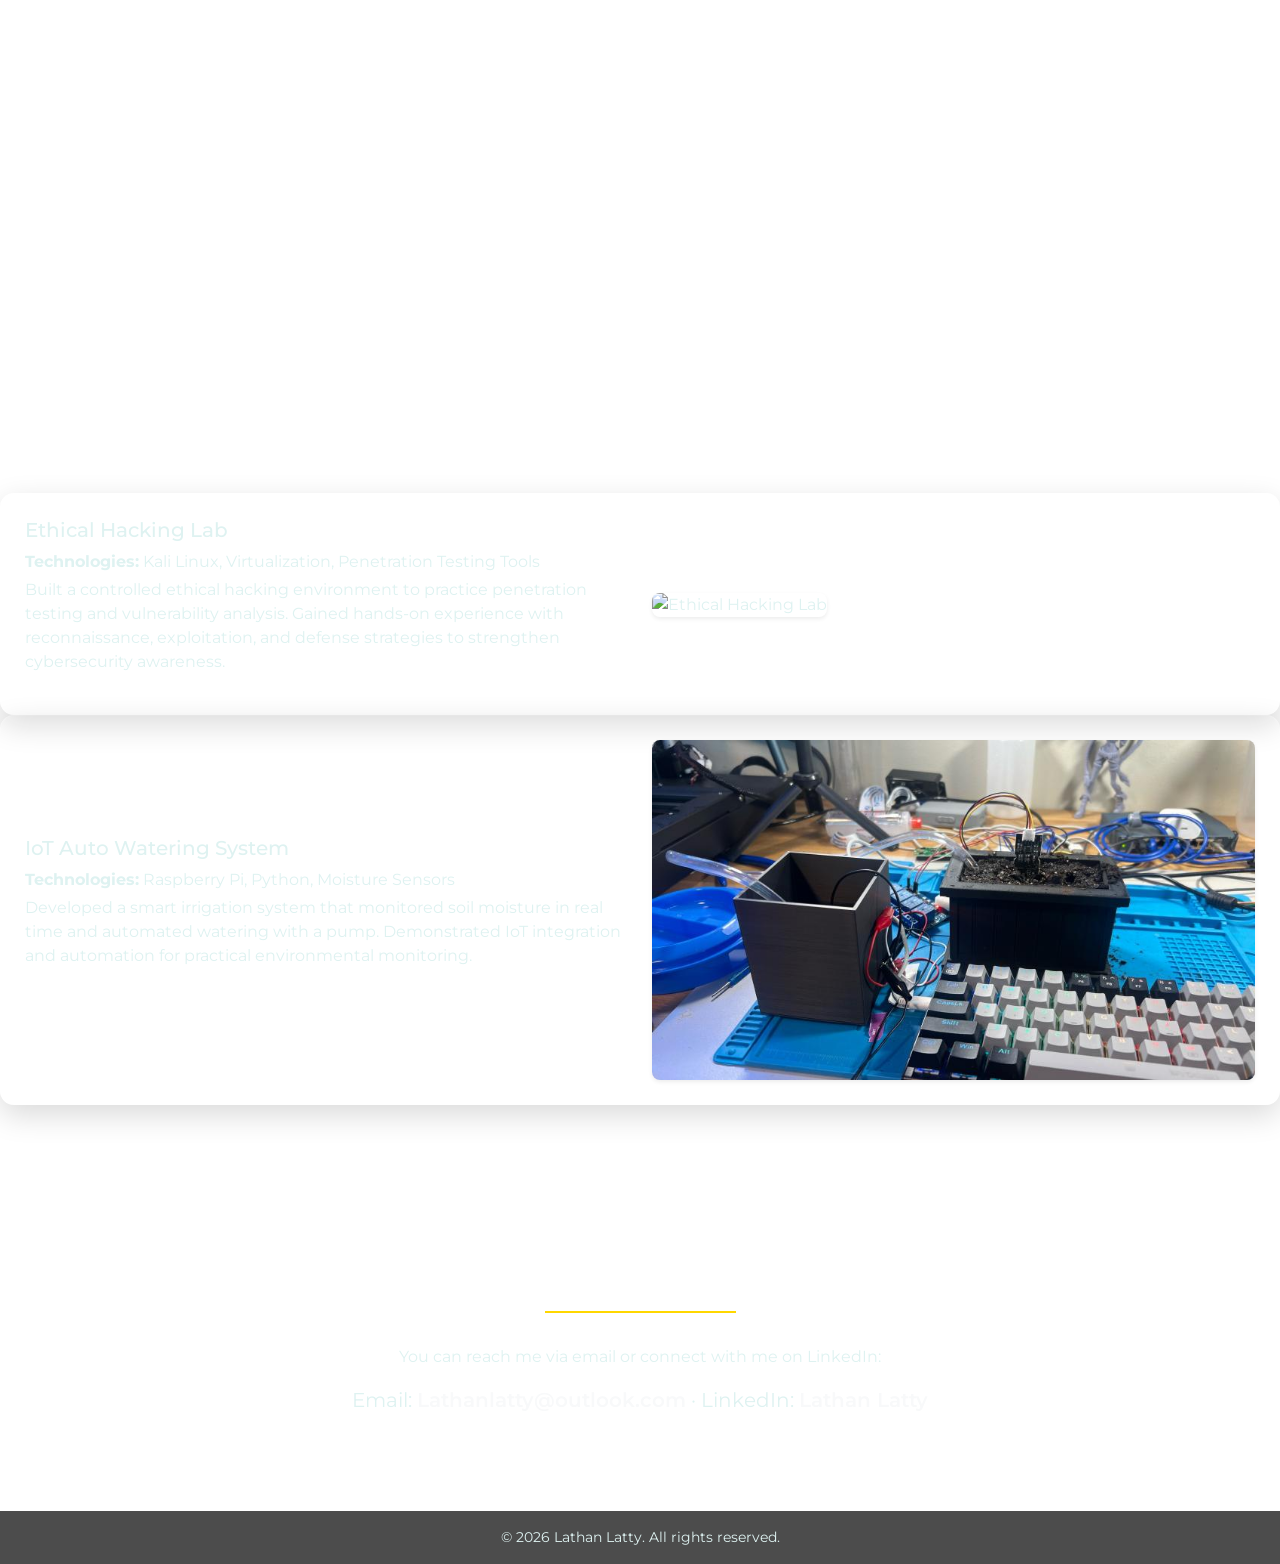
==== commit 7f66ccd7: "Update index.html Fixing pathing to pictures" ====
--- a/index.html
+++ b/index.html
@@ -274,27 +274,28 @@
           <a href="Homelab.html" class="btn btn-light btn-sm mt-2">View project →</a>
 
           <!-- Service Logos Grid -->
-          <div class="homelab-Logos mt-3">
-            <img src="pictures/Logos/Homelab SVG/proxmox.svg" alt="Proxmox" />
-            <img src="pictures/Logos/Homelab SVG/truenas.svg" alt="TrueNAS" />
-            <img src="pictures/Logos/Homelab SVG/opnsense.svg" alt="OPNsense" />
-            <img src="pictures/Logos/Homelab SVG/docker.svg" alt="Docker" />
-            <img src="pictures/Logos/Homelab SVG/ubiquiti.svg" alt="Ubiquiti" />
-            <img src="pictures/Logos/Homelab SVG/plex.svg" alt="Plex" />
-            <img src="pictures\Logos\Homelab SVG\Tautalli.svg" alt="Tautulli" />
-            <img src="pictures/Logos/Homelab SVG/sonarr.svg" alt="Sonarr" />
-            <img src="pictures/Logos/Homelab SVG/radarr.svg" alt="Radarr" />
-            <img src="pictures/Logos/Homelab SVG/pihole.svg" alt="Pi-hole" />
-            <img src="pictures/Logos/Homelab SVG/homeassistant.svg" alt="Home Assistant" />
-            <img src="pictures/Logos/Homelab SVG/nginx.svg" alt="NGINX" />
-            <img src="pictures/Logos/Homelab SVG/kubernetes.svg" alt="Kubernetes" />
-            <img src="pictures/Logos/Homelab SVG/ubuntu.svg" alt="Ubuntu" />
-            <img src="pictures/Logos/Homelab SVG/nextcloud.svg" alt="Nextcloud" />
-            <img src="pictures/Logos/Homelab SVG/frigate.svg" alt="Frigate" />
-            <img src="pictures/Logos/Homelab SVG/esphome.svg" alt="ESPHome" />
-            <img src="pictures/Logos/Homelab SVG/googlehome.svg" alt="Google Home" />
-            <img src="pictures/Logos/Homelab SVG/openwrt.svg" alt="OpenWRT" />
-            <img src="pictures/Logos/Homelab SVG/python.svg" alt="Python" />
+<div class="homelab-logos mt-3">
+  <img src="pictures/logos/homelab-svg/proxmox.svg" alt="Proxmox" />
+  <img src="pictures/logos/homelab-svg/truenas.svg" alt="TrueNAS" />
+  <img src="pictures/logos/homelab-svg/opnsense.svg" alt="OPNsense" />
+  <img src="pictures/logos/homelab-svg/docker.svg" alt="Docker" />
+  <img src="pictures/logos/homelab-svg/ubiquiti.svg" alt="Ubiquiti" />
+  <img src="pictures/logos/homelab-svg/plex.svg" alt="Plex" />
+  <img src="pictures/logos/homelab-svg/tautulli.svg" alt="Tautulli" />
+  <img src="pictures/logos/homelab-svg/sonarr.svg" alt="Sonarr" />
+  <img src="pictures/logos/homelab-svg/radarr.svg" alt="Radarr" />
+  <img src="pictures/logos/homelab-svg/pihole.svg" alt="Pi-hole" />
+  <img src="pictures/logos/homelab-svg/homeassistant.svg" alt="Home Assistant" />
+  <img src="pictures/logos/homelab-svg/nginx.svg" alt="NGINX" />
+  <img src="pictures/logos/homelab-svg/kubernetes.svg" alt="Kubernetes" />
+  <img src="pictures/logos/homelab-svg/ubuntu.svg" alt="Ubuntu" />
+  <img src="pictures/logos/homelab-svg/nextcloud.svg" alt="Nextcloud" />
+  <img src="pictures/logos/homelab-svg/frigate.svg" alt="Frigate" />
+  <img src="pictures/logos/homelab-svg/esphome.svg" alt="ESPHome" />
+  <img src="pictures/logos/homelab-svg/googlehome.svg" alt="Google Home" />
+  <img src="pictures/logos/homelab-svg/openwrt.svg" alt="OpenWRT" />
+  <img src="pictures/logos/homelab-svg/python.svg" alt="Python" />
+</div>
 
           </div>
         </div>
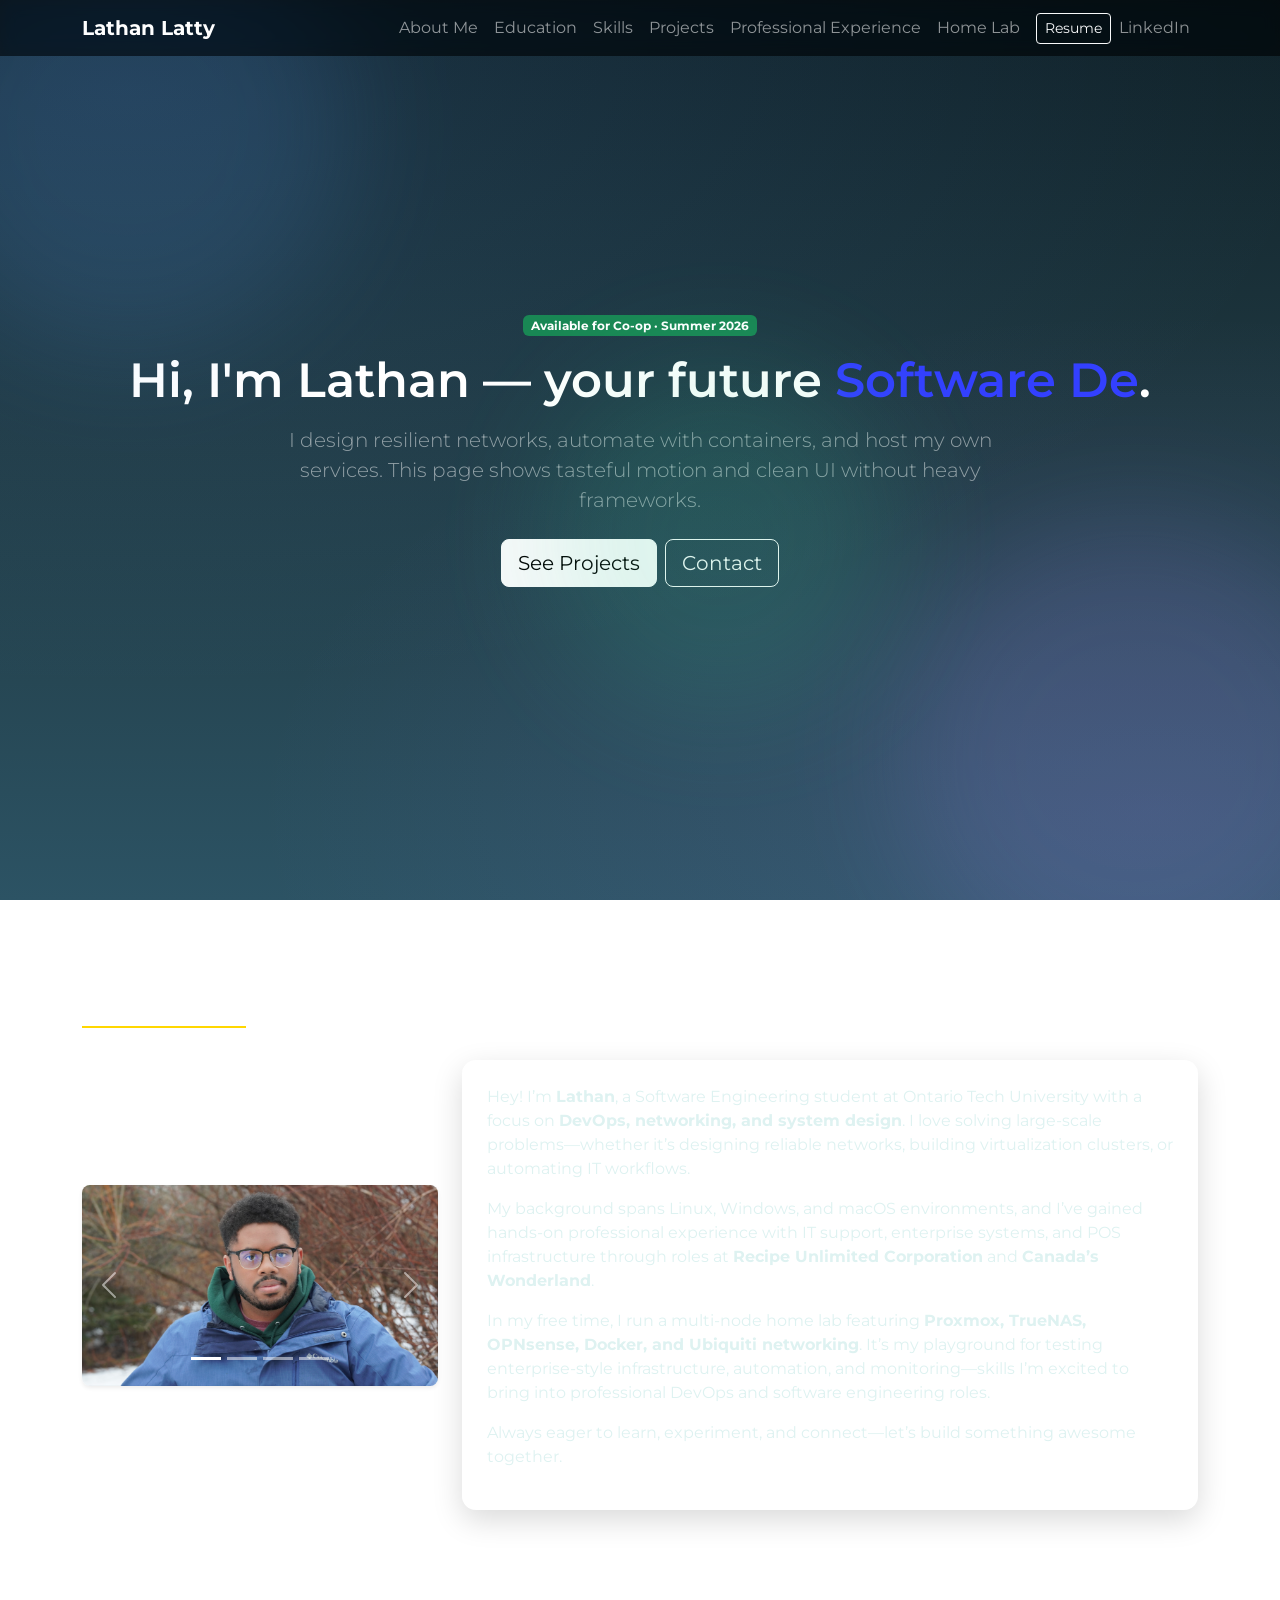
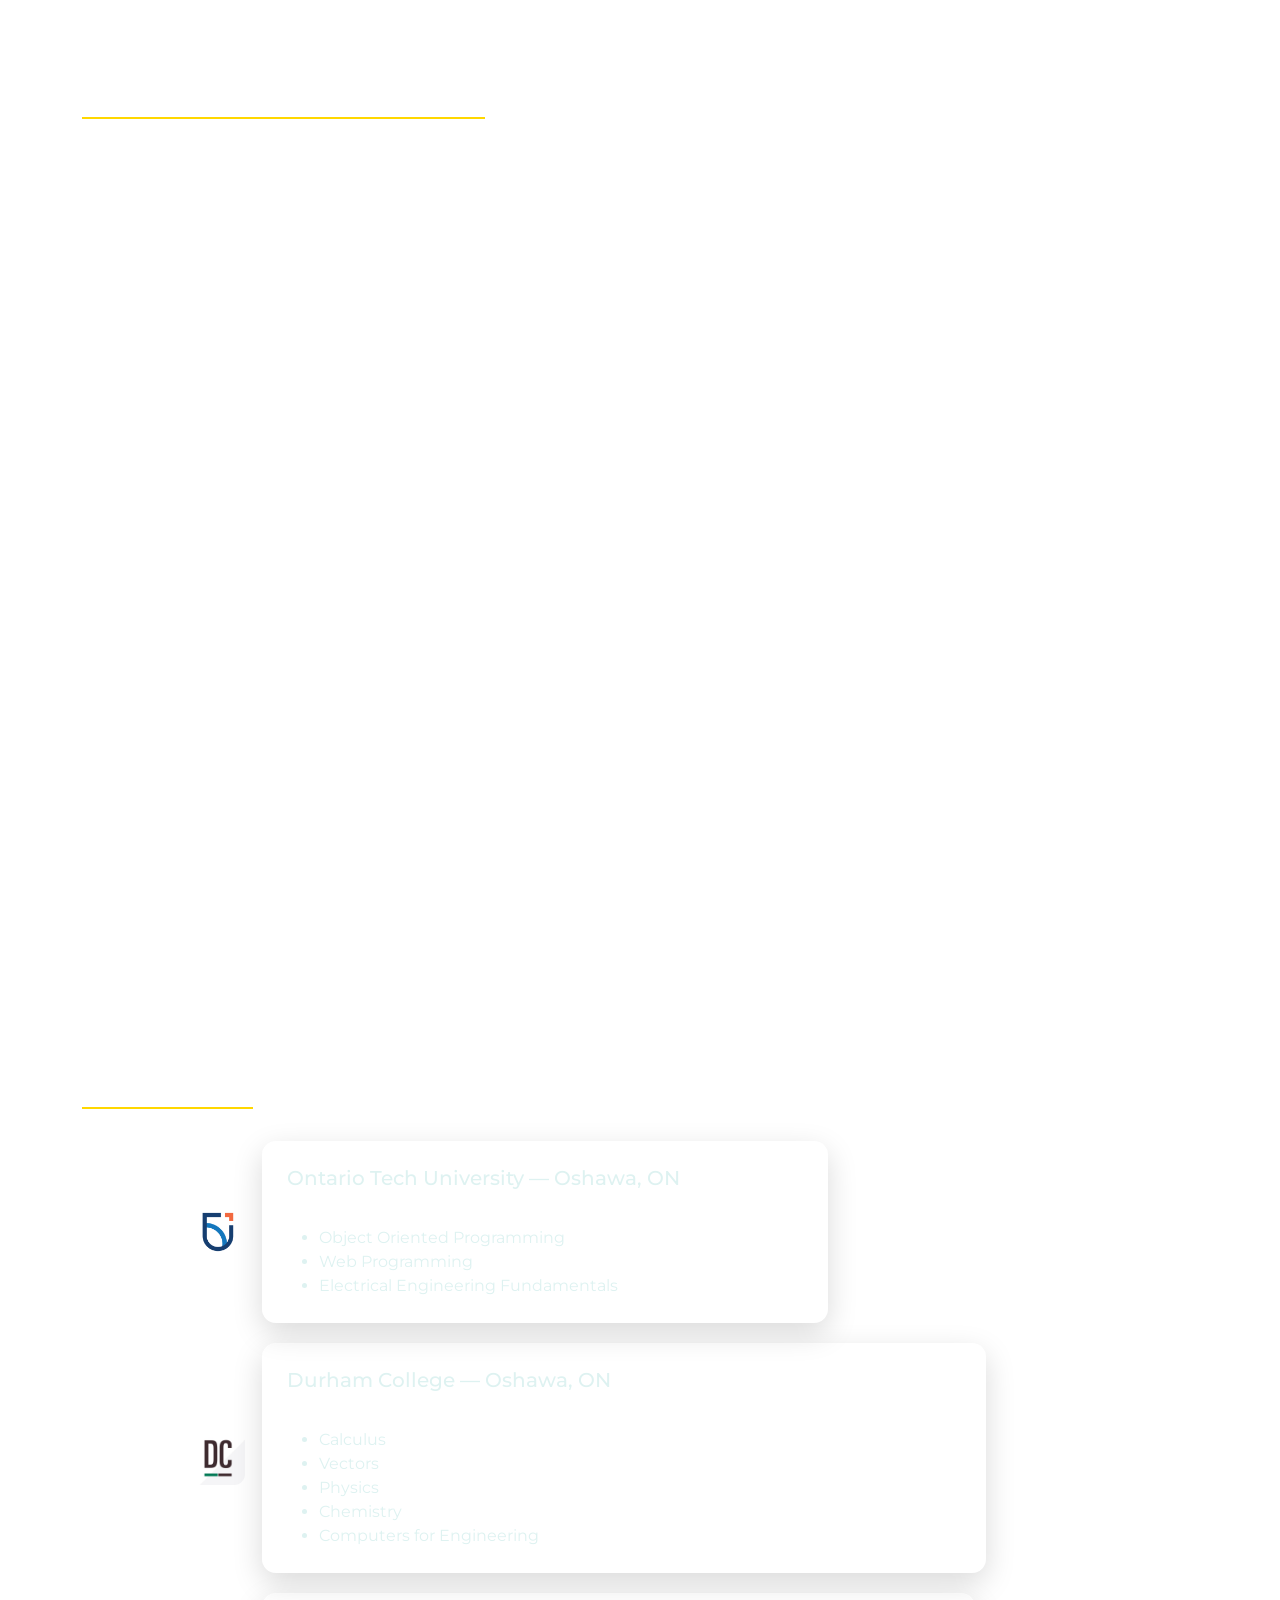
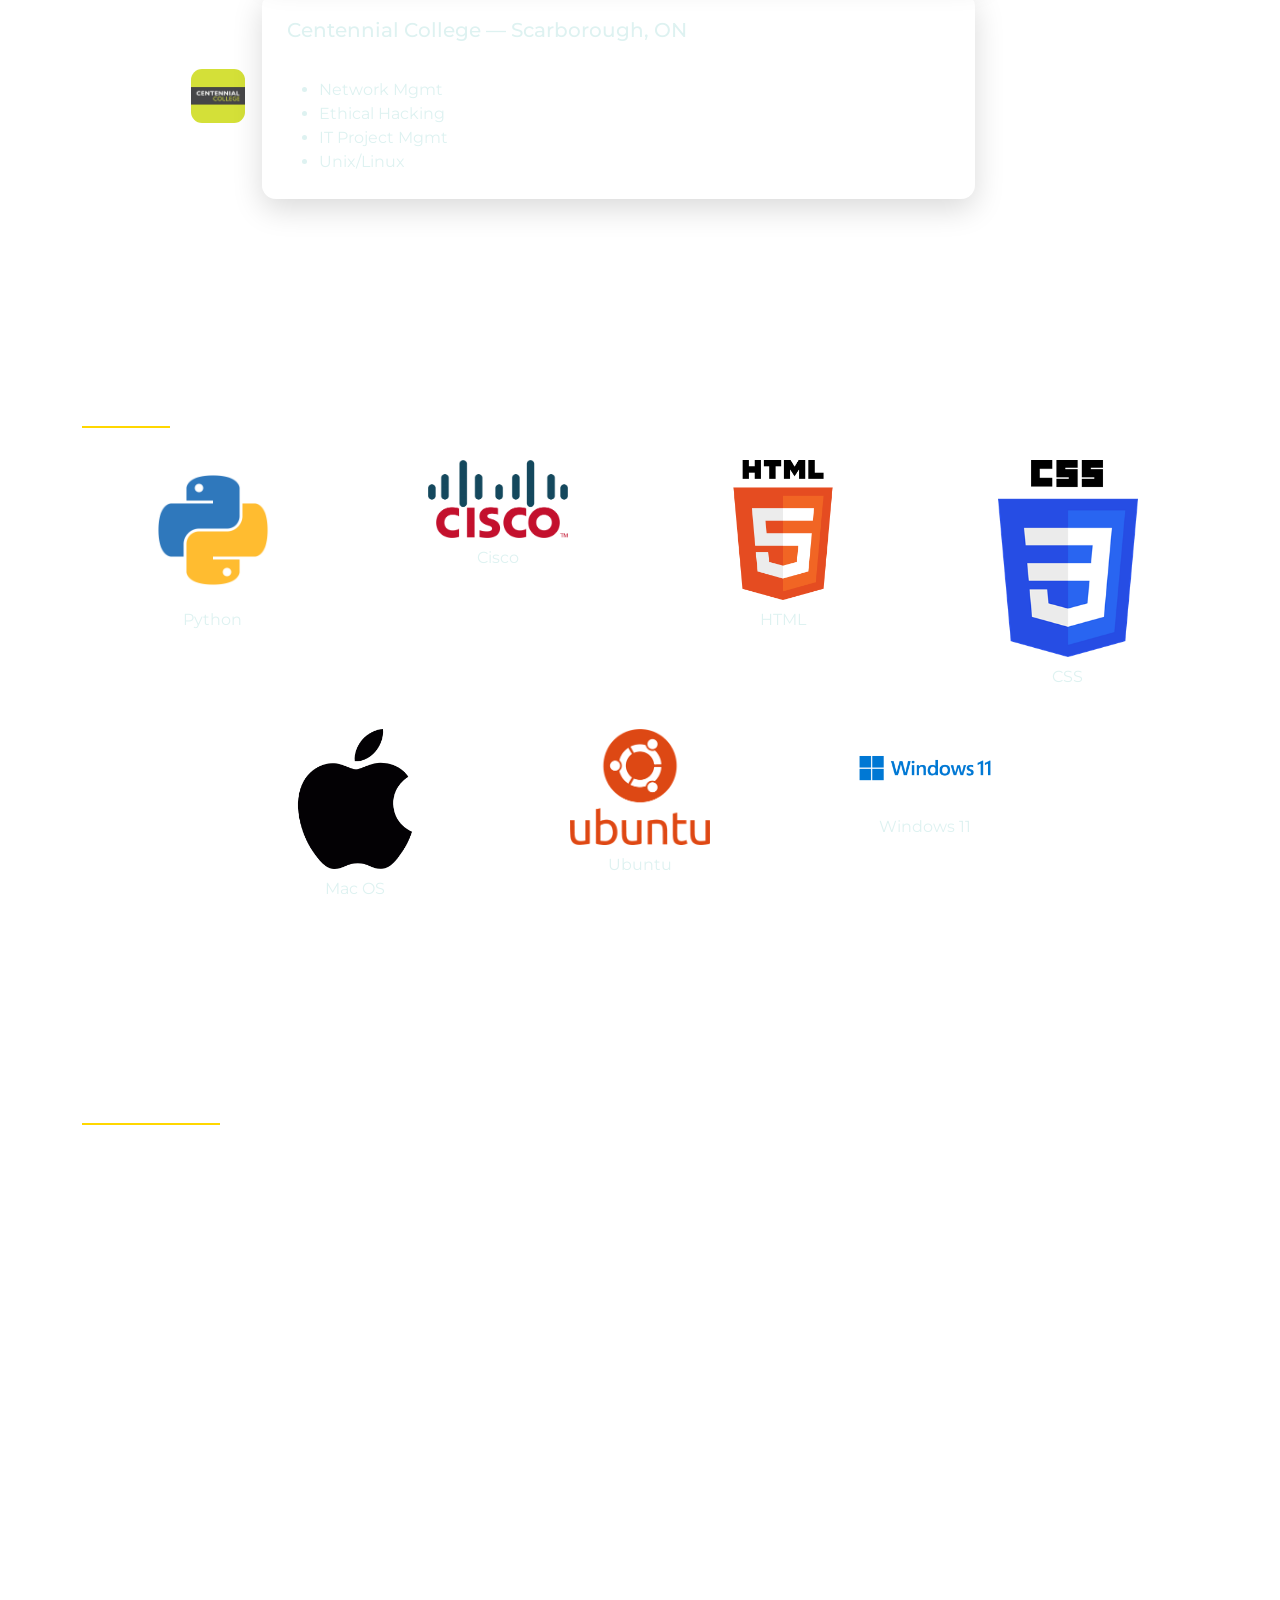
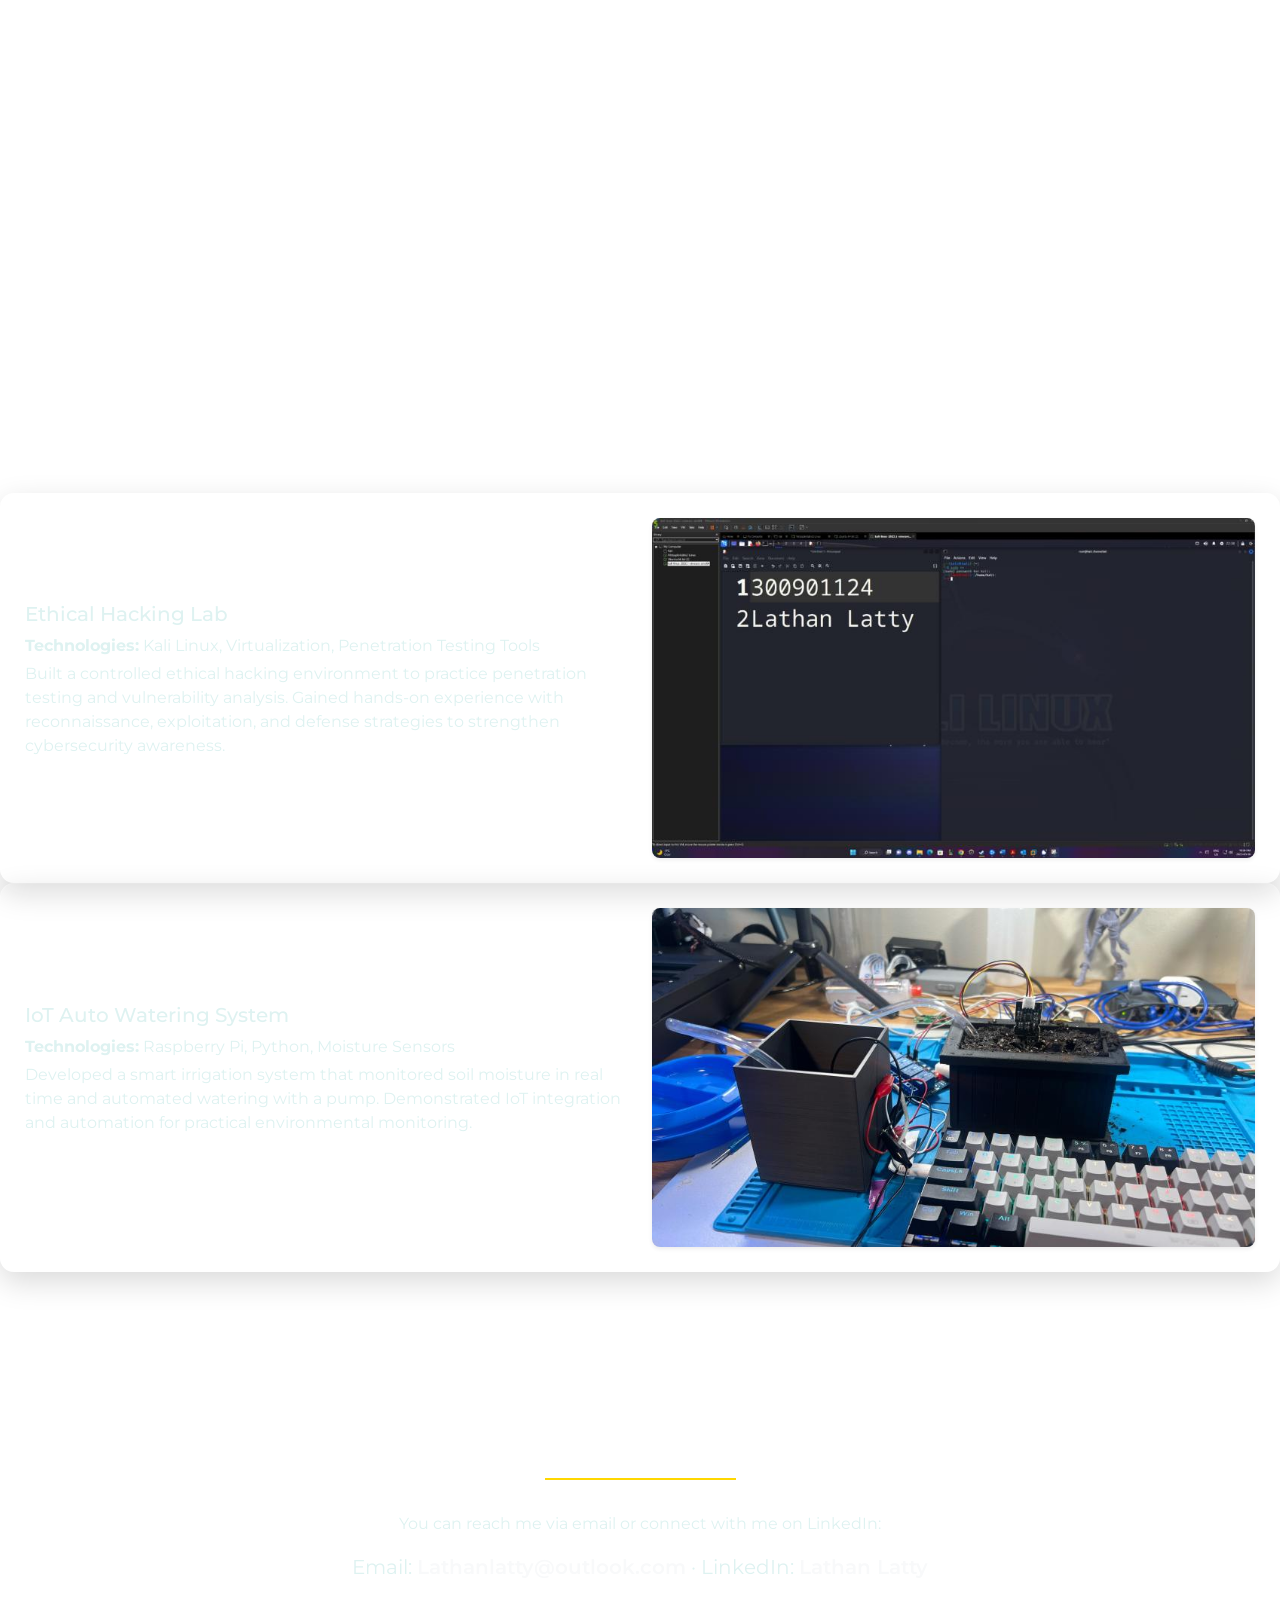
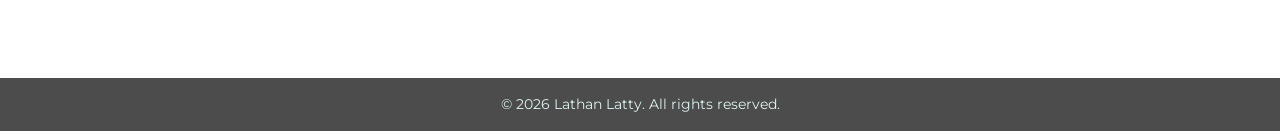
==== commit d7217813: "Update index.html fIxed more paths and logos Case senstive" ====
--- a/index.html
+++ b/index.html
@@ -147,7 +147,7 @@
 
     <div class="exp-item content-card reveal">
       <div class="exp-logo">
-        <img src="pictures/Logos/recipe.jpg" alt="Recipe Unlimited Logo">
+        <img src="pictures/Logos/Recipe.jpg" alt="Recipe Unlimited Logo">
       </div>
       <div class="exp-body">
         <div class="d-flex justify-content-between flex-wrap gap-2">
@@ -275,26 +275,26 @@
 
           <!-- Service Logos Grid -->
 <div class="homelab-logos mt-3">
-  <img src="pictures/logos/homelab-svg/proxmox.svg" alt="Proxmox" />
-  <img src="pictures/logos/homelab-svg/truenas.svg" alt="TrueNAS" />
-  <img src="pictures/logos/homelab-svg/opnsense.svg" alt="OPNsense" />
-  <img src="pictures/logos/homelab-svg/docker.svg" alt="Docker" />
-  <img src="pictures/logos/homelab-svg/ubiquiti.svg" alt="Ubiquiti" />
-  <img src="pictures/logos/homelab-svg/plex.svg" alt="Plex" />
-  <img src="pictures/logos/homelab-svg/tautulli.svg" alt="Tautulli" />
-  <img src="pictures/logos/homelab-svg/sonarr.svg" alt="Sonarr" />
-  <img src="pictures/logos/homelab-svg/radarr.svg" alt="Radarr" />
-  <img src="pictures/logos/homelab-svg/pihole.svg" alt="Pi-hole" />
-  <img src="pictures/logos/homelab-svg/homeassistant.svg" alt="Home Assistant" />
-  <img src="pictures/logos/homelab-svg/nginx.svg" alt="NGINX" />
-  <img src="pictures/logos/homelab-svg/kubernetes.svg" alt="Kubernetes" />
-  <img src="pictures/logos/homelab-svg/ubuntu.svg" alt="Ubuntu" />
-  <img src="pictures/logos/homelab-svg/nextcloud.svg" alt="Nextcloud" />
-  <img src="pictures/logos/homelab-svg/frigate.svg" alt="Frigate" />
-  <img src="pictures/logos/homelab-svg/esphome.svg" alt="ESPHome" />
-  <img src="pictures/logos/homelab-svg/googlehome.svg" alt="Google Home" />
-  <img src="pictures/logos/homelab-svg/openwrt.svg" alt="OpenWRT" />
-  <img src="pictures/logos/homelab-svg/python.svg" alt="Python" />
+  <img src="pictures/Logos/homelab-svg/proxmox.svg" alt="Proxmox" />
+  <img src="pictures/Logos/homelab-svg/truenas.svg" alt="TrueNAS" />
+  <img src="pictures/Logos/homelab-svg/opnsense.svg" alt="OPNsense" />
+  <img src="pictures/Logos/homelab-svg/docker.svg" alt="Docker" />
+  <img src="pictures/Logos/homelab-svg/ubiquiti.svg" alt="Ubiquiti" />
+  <img src="pictures/Logos/homelab-svg/plex.svg" alt="Plex" />
+  <img src="pictures/Logos/homelab-svg/tautulli.svg" alt="Tautulli" />
+  <img src="pictures/Logos/homelab-svg/sonarr.svg" alt="Sonarr" />
+  <img src="pictures/Logos/homelab-svg/radarr.svg" alt="Radarr" />
+  <img src="pictures/Logos/homelab-svg/pihole.svg" alt="Pi-hole" />
+  <img src="pictures/Logos/homelab-svg/homeassistant.svg" alt="Home Assistant" />
+  <img src="pictures/Logos/homelab-svg/nginx.svg" alt="NGINX" />
+  <img src="pictures/Logos/homelab-svg/kubernetes.svg" alt="Kubernetes" />
+  <img src="pictures/Logos/homelab-svg/ubuntu.svg" alt="Ubuntu" />
+  <img src="pictures/Logos/homelab-svg/nextcloud.svg" alt="Nextcloud" />
+  <img src="pictures/Logos/homelab-svg/frigate.svg" alt="Frigate" />
+  <img src="pictures/Logos/homelab-svg/esphome.svg" alt="ESPHome" />
+  <img src="pictures/Logos/homelab-svg/googlehome.svg" alt="Google Home" />
+  <img src="pictures/Logos/homelab-svg/openwrt.svg" alt="OpenWRT" />
+  <img src="pictures/Logos/homelab-svg/python.svg" alt="Python" />
 </div>
 
           </div>
@@ -323,7 +323,7 @@
           <p>Built a controlled ethical hacking environment to practice penetration testing and vulnerability analysis. Gained hands-on experience with reconnaissance, exploitation, and defense strategies to strengthen cybersecurity awareness.</p>
         </div>
         <div class="col-md-6">
-          <img src="pictures/Project-images/Ethical hacking/1715145320111.jpg" class="img-fluid rounded-3 shadow-sm" alt="Ethical Hacking Lab">
+          <img src="pictures/Project-Images/Ethical hacking/1715145320111.jpg" class="img-fluid rounded-3 shadow-sm" alt="Ethical Hacking Lab">
         </div>
       </div>
     </div>
@@ -368,3 +368,4 @@
 <script src="script.js"></script>
 </body>
 </html>
+
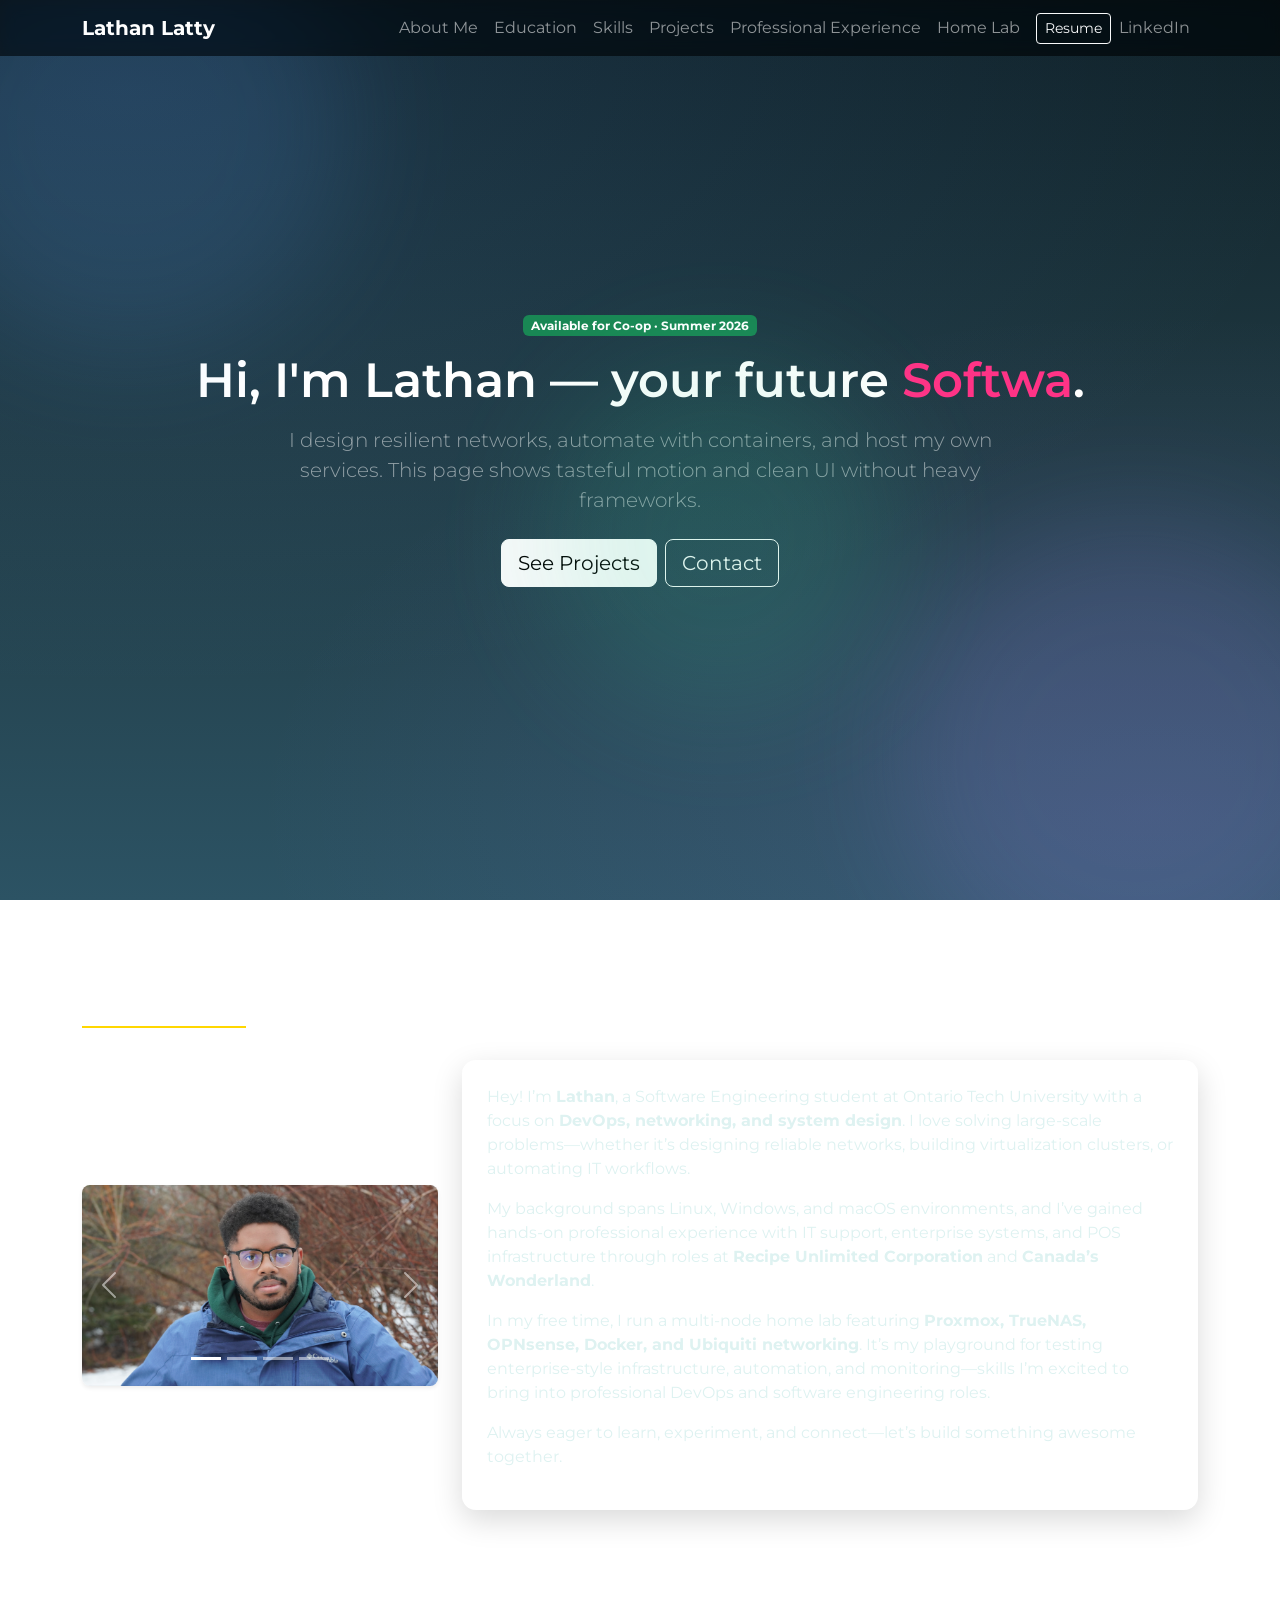
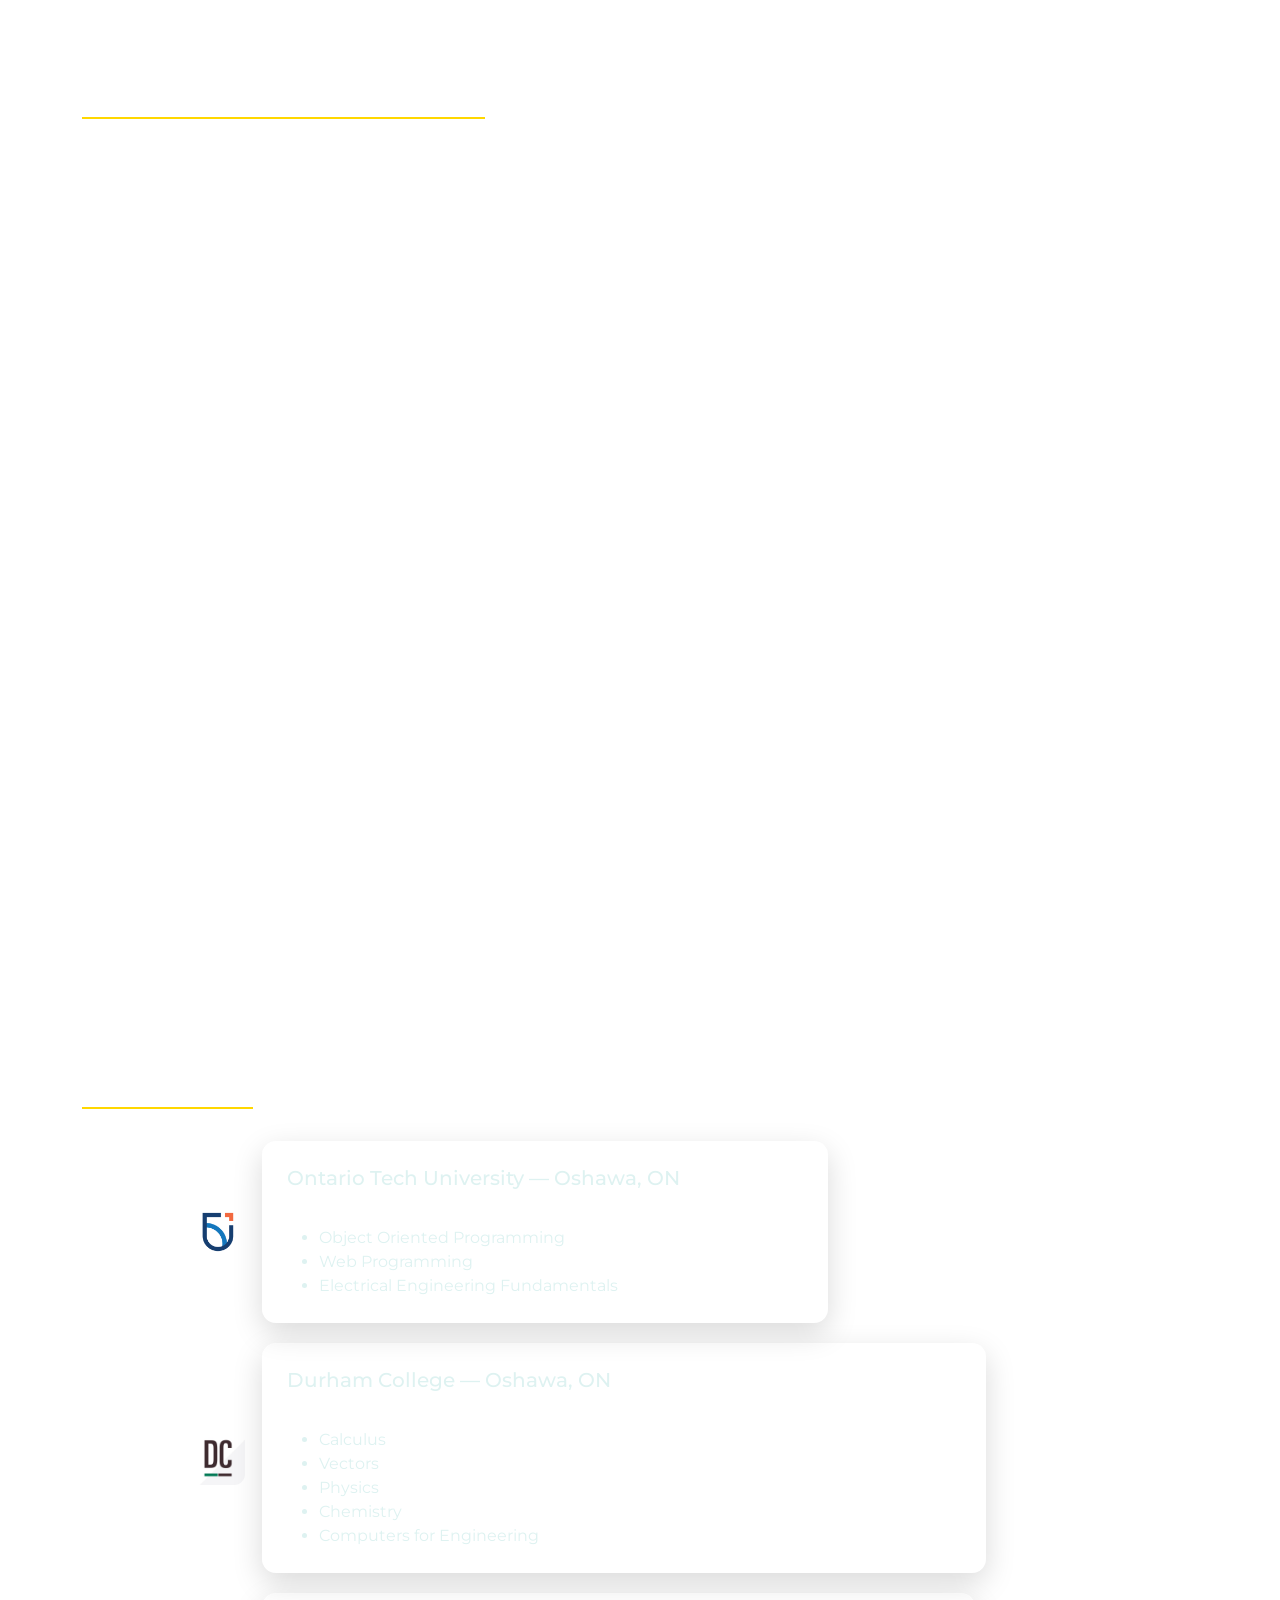
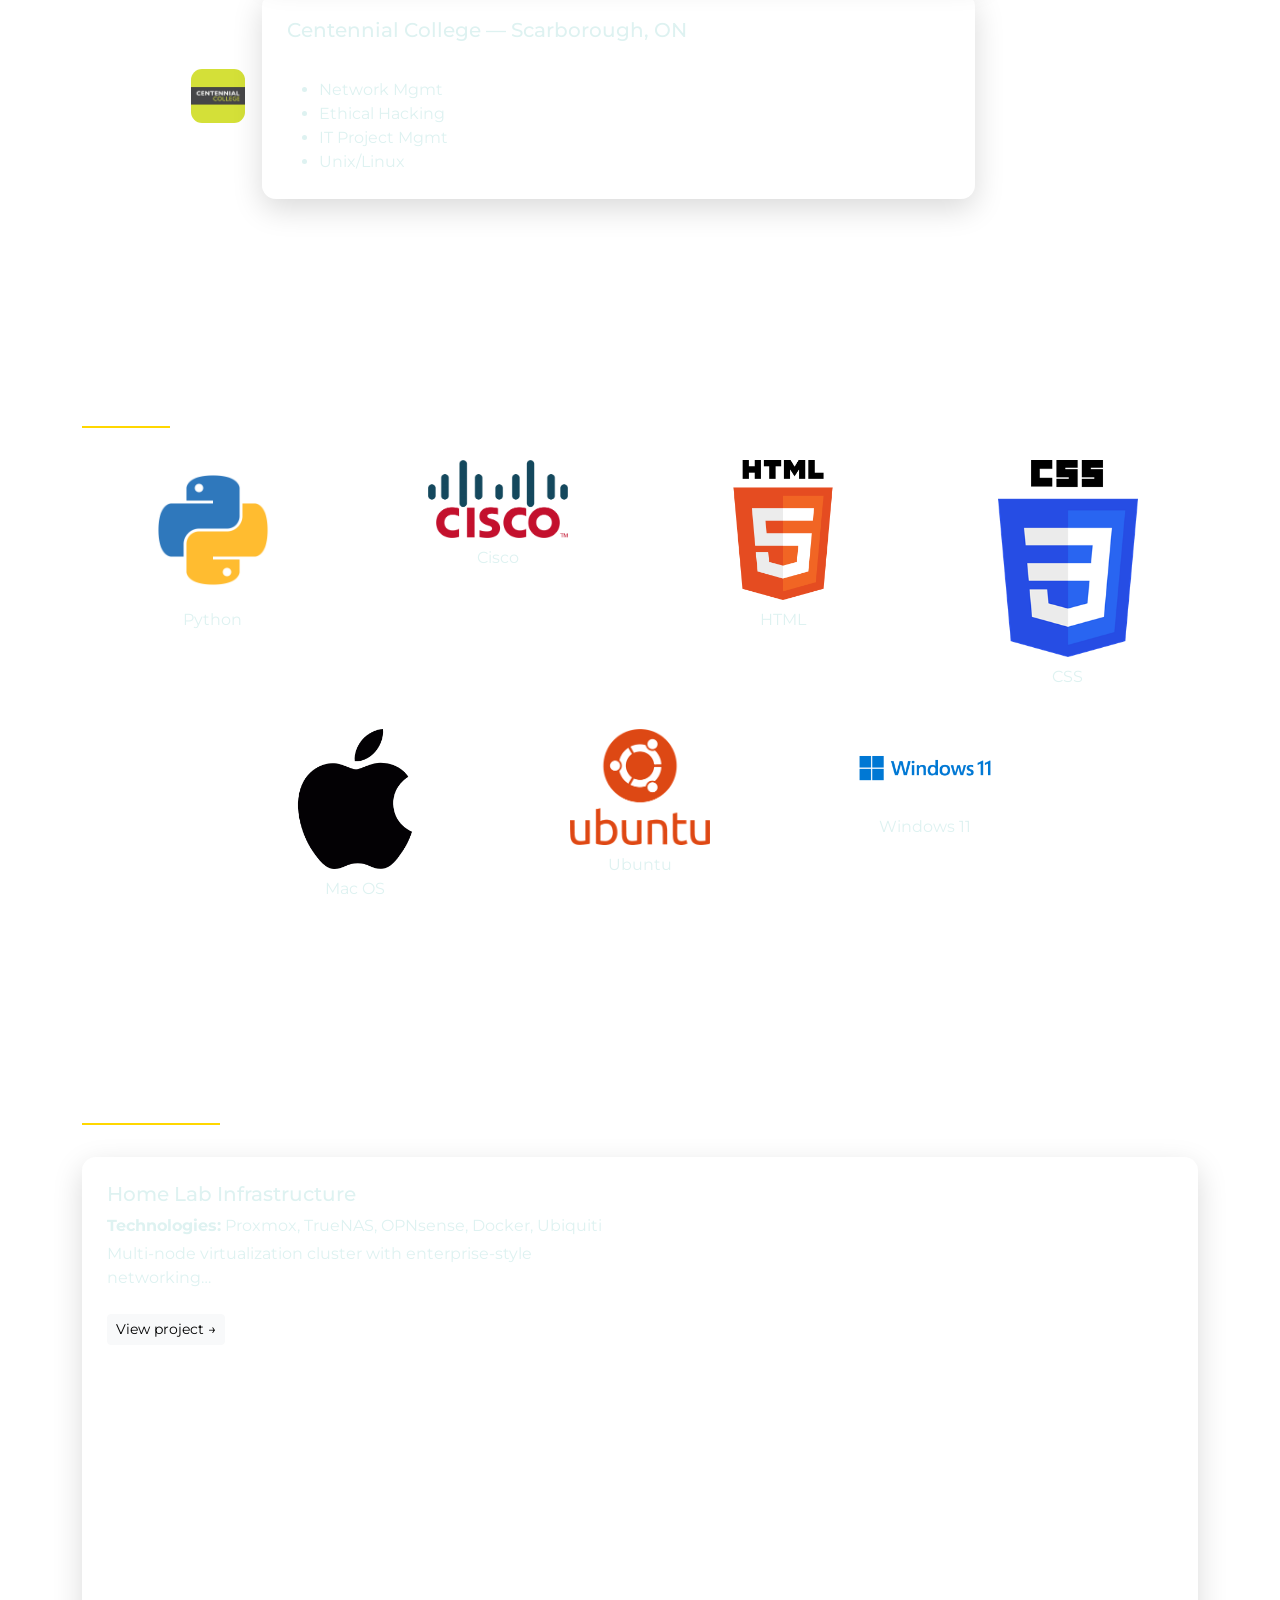
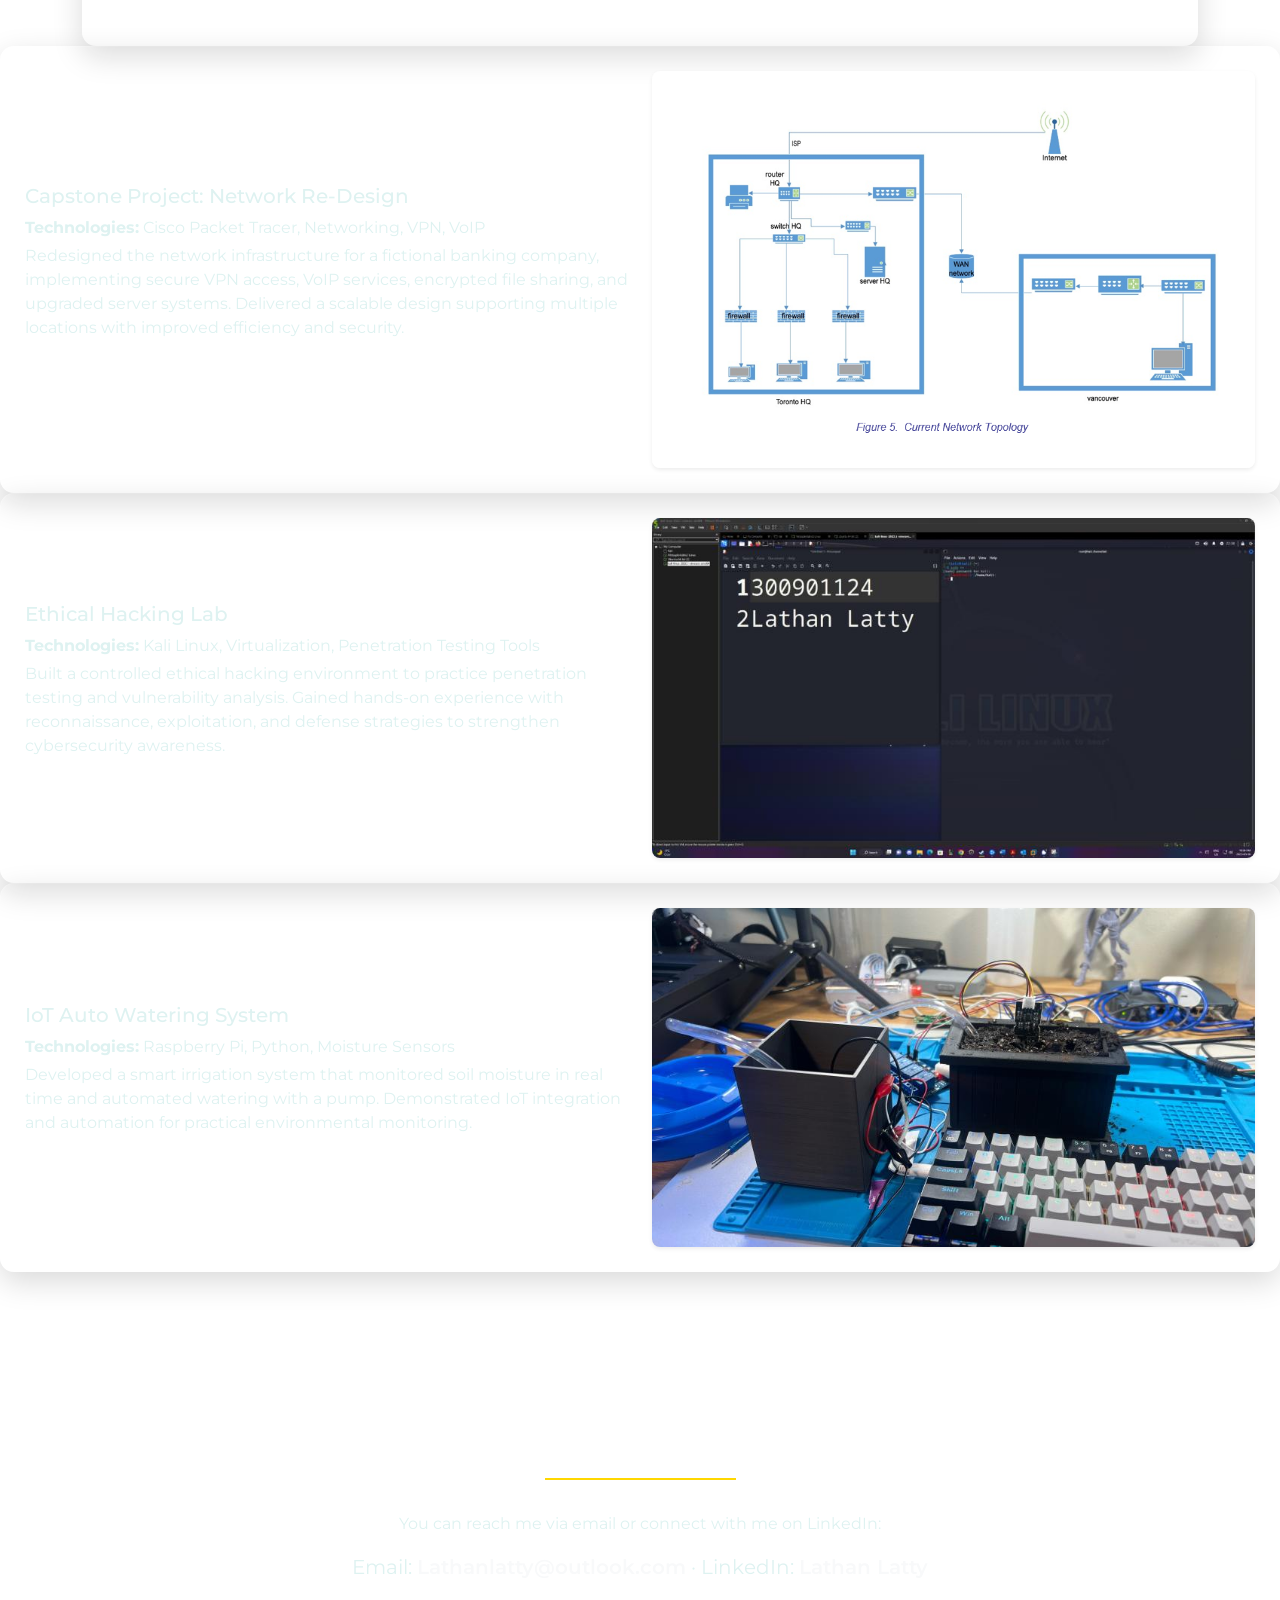
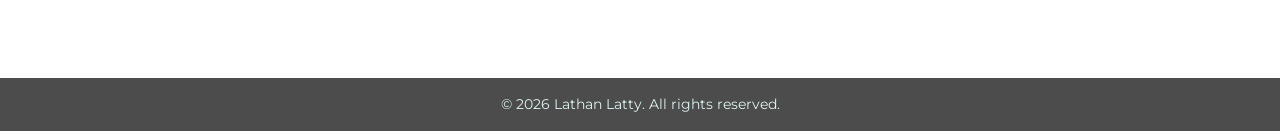
==== commit 467ece71: "Update index.html" ====
--- a/index.html
+++ b/index.html
@@ -275,26 +275,27 @@
 
           <!-- Service Logos Grid -->
 <div class="homelab-logos mt-3">
-  <img src="pictures/Logos/homelab-svg/proxmox.svg" alt="Proxmox" />
-  <img src="pictures/Logos/homelab-svg/truenas.svg" alt="TrueNAS" />
-  <img src="pictures/Logos/homelab-svg/opnsense.svg" alt="OPNsense" />
-  <img src="pictures/Logos/homelab-svg/docker.svg" alt="Docker" />
-  <img src="pictures/Logos/homelab-svg/ubiquiti.svg" alt="Ubiquiti" />
-  <img src="pictures/Logos/homelab-svg/plex.svg" alt="Plex" />
-  <img src="pictures/Logos/homelab-svg/tautulli.svg" alt="Tautulli" />
-  <img src="pictures/Logos/homelab-svg/sonarr.svg" alt="Sonarr" />
-  <img src="pictures/Logos/homelab-svg/radarr.svg" alt="Radarr" />
-  <img src="pictures/Logos/homelab-svg/pihole.svg" alt="Pi-hole" />
-  <img src="pictures/Logos/homelab-svg/homeassistant.svg" alt="Home Assistant" />
-  <img src="pictures/Logos/homelab-svg/nginx.svg" alt="NGINX" />
-  <img src="pictures/Logos/homelab-svg/kubernetes.svg" alt="Kubernetes" />
-  <img src="pictures/Logos/homelab-svg/ubuntu.svg" alt="Ubuntu" />
-  <img src="pictures/Logos/homelab-svg/nextcloud.svg" alt="Nextcloud" />
-  <img src="pictures/Logos/homelab-svg/frigate.svg" alt="Frigate" />
-  <img src="pictures/Logos/homelab-svg/esphome.svg" alt="ESPHome" />
-  <img src="pictures/Logos/homelab-svg/googlehome.svg" alt="Google Home" />
-  <img src="pictures/Logos/homelab-svg/openwrt.svg" alt="OpenWRT" />
-  <img src="pictures/Logos/homelab-svg/python.svg" alt="Python" />
+<img src="pictures/Logos/Homelab SVG/proxmox.svg" alt="Proxmox" />
+<img src="pictures/Logos/Homelab SVG/truenas.svg" alt="TrueNAS" />
+<img src="pictures/Logos/Homelab SVG/opnsense.svg" alt="OPNsense" />
+<img src="pictures/Logos/Homelab SVG/docker.svg" alt="Docker" />
+<img src="pictures/Logos/Homelab SVG/ubiquiti.svg" alt="Ubiquiti" />
+<img src="pictures/Logos/Homelab SVG/plex.svg" alt="Plex" />
+<img src="pictures/Logos/Homelab SVG/tautulli.svg" alt="Tautulli" />
+<img src="pictures/Logos/Homelab SVG/sonarr.svg" alt="Sonarr" />
+<img src="pictures/Logos/Homelab SVG/radarr.svg" alt="Radarr" />
+<img src="pictures/Logos/Homelab SVG/pihole.svg" alt="Pi-hole" />
+<img src="pictures/Logos/Homelab SVG/homeassistant.svg" alt="Home Assistant" />
+<img src="pictures/Logos/Homelab SVG/nginx.svg" alt="NGINX" />
+<img src="pictures/Logos/Homelab SVG/kubernetes.svg" alt="Kubernetes" />
+<img src="pictures/Logos/Homelab SVG/ubuntu.svg" alt="Ubuntu" />
+<img src="pictures/Logos/Homelab SVG/nextcloud.svg" alt="Nextcloud" />
+<img src="pictures/Logos/Homelab SVG/frigate.svg" alt="Frigate" />
+<img src="pictures/Logos/Homelab SVG/esphome.svg" alt="ESPHome" />
+<img src="pictures/Logos/Homelab SVG/googlehome.svg" alt="Google Home" />
+<img src="pictures/Logos/Homelab SVG/openwrt.svg" alt="OpenWRT" />
+<img src="pictures/Logos/Homelab SVG/python.svg" alt="Python" />
+
 </div>
 
           </div>
@@ -369,3 +370,4 @@
 </body>
 </html>
 
+
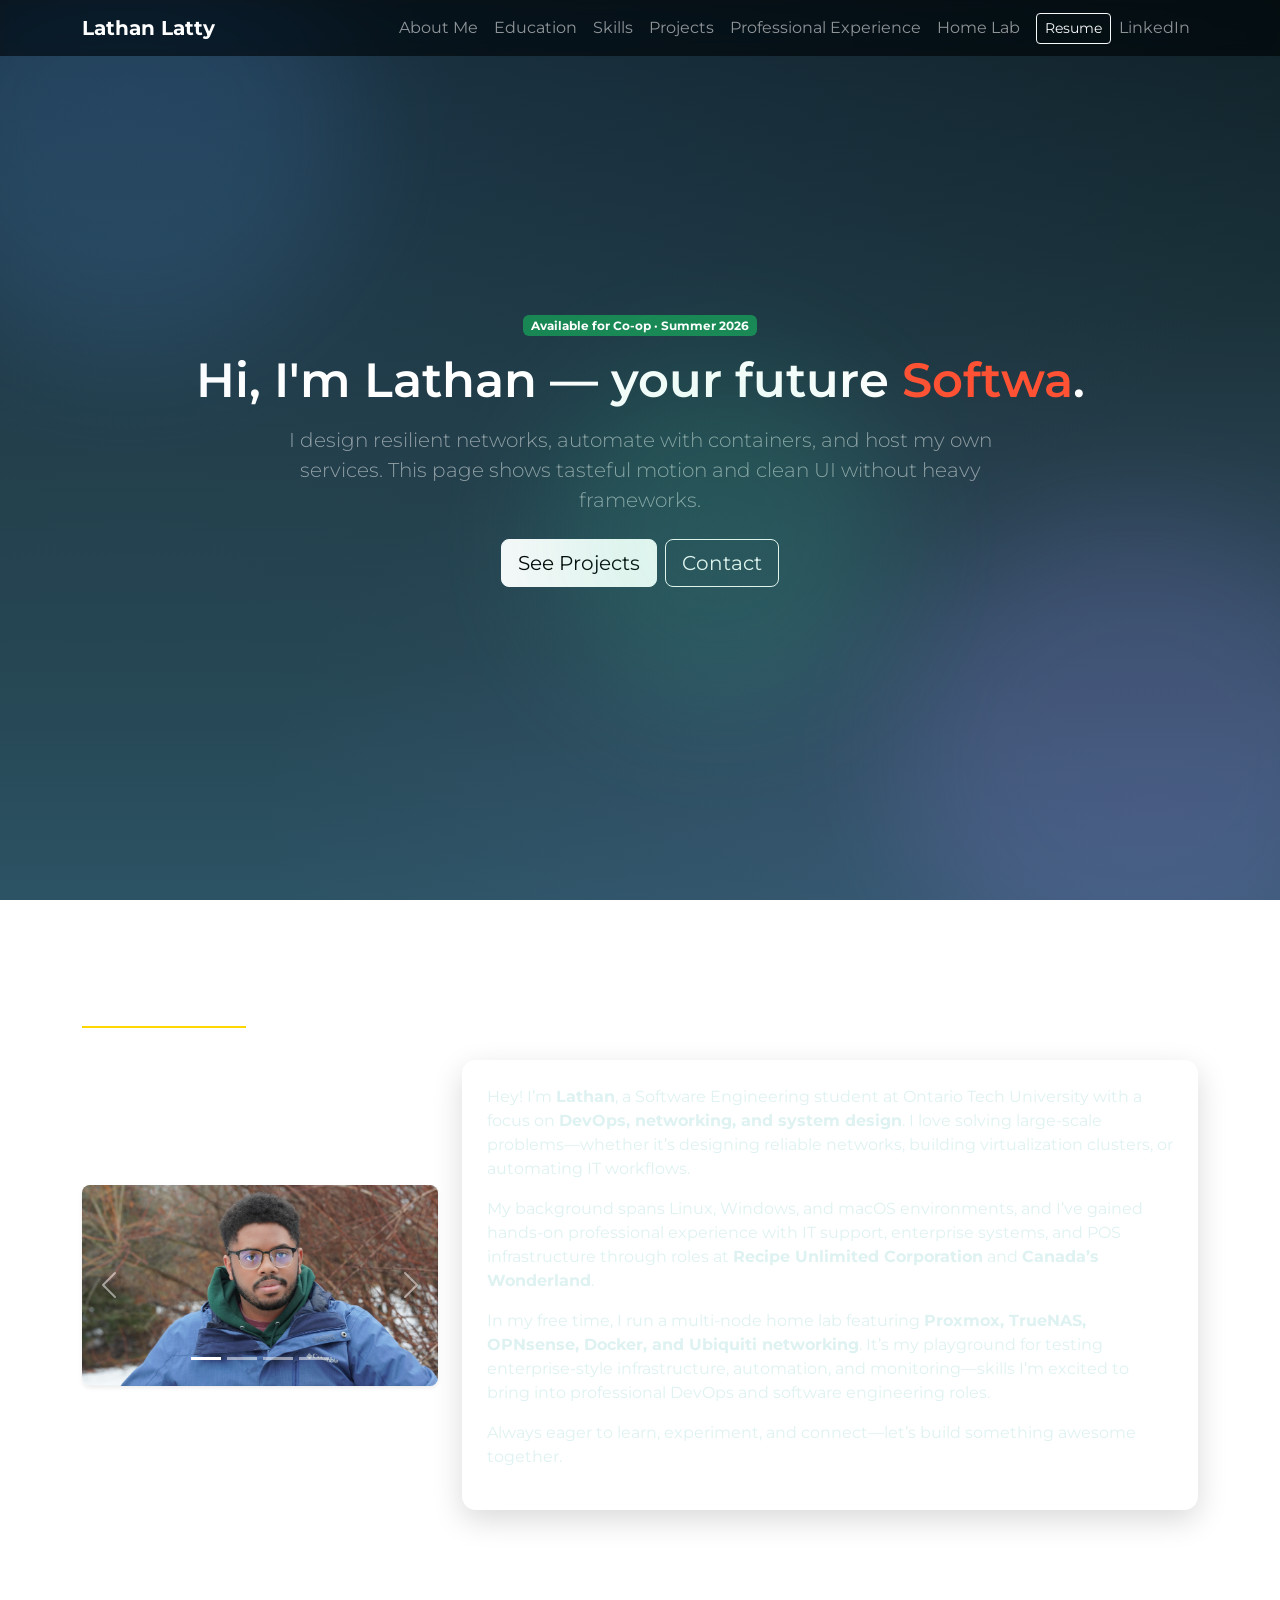
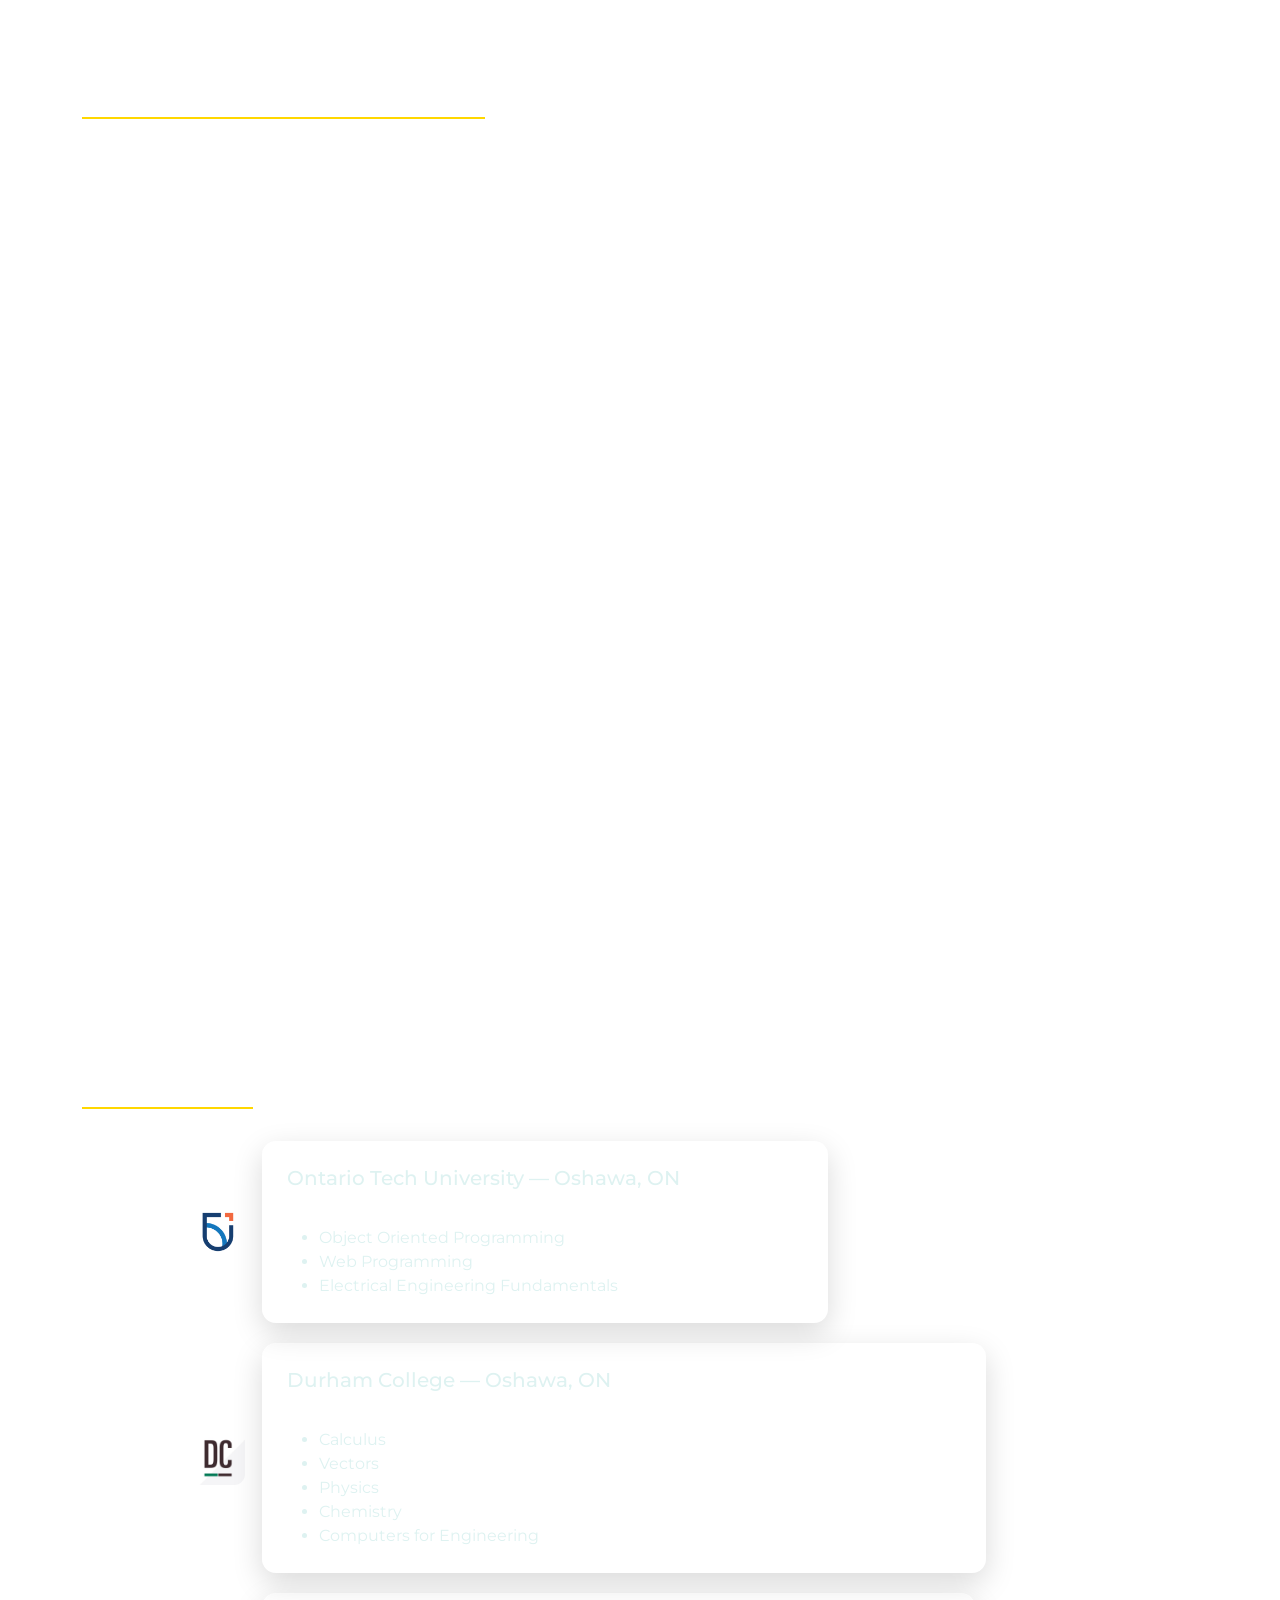
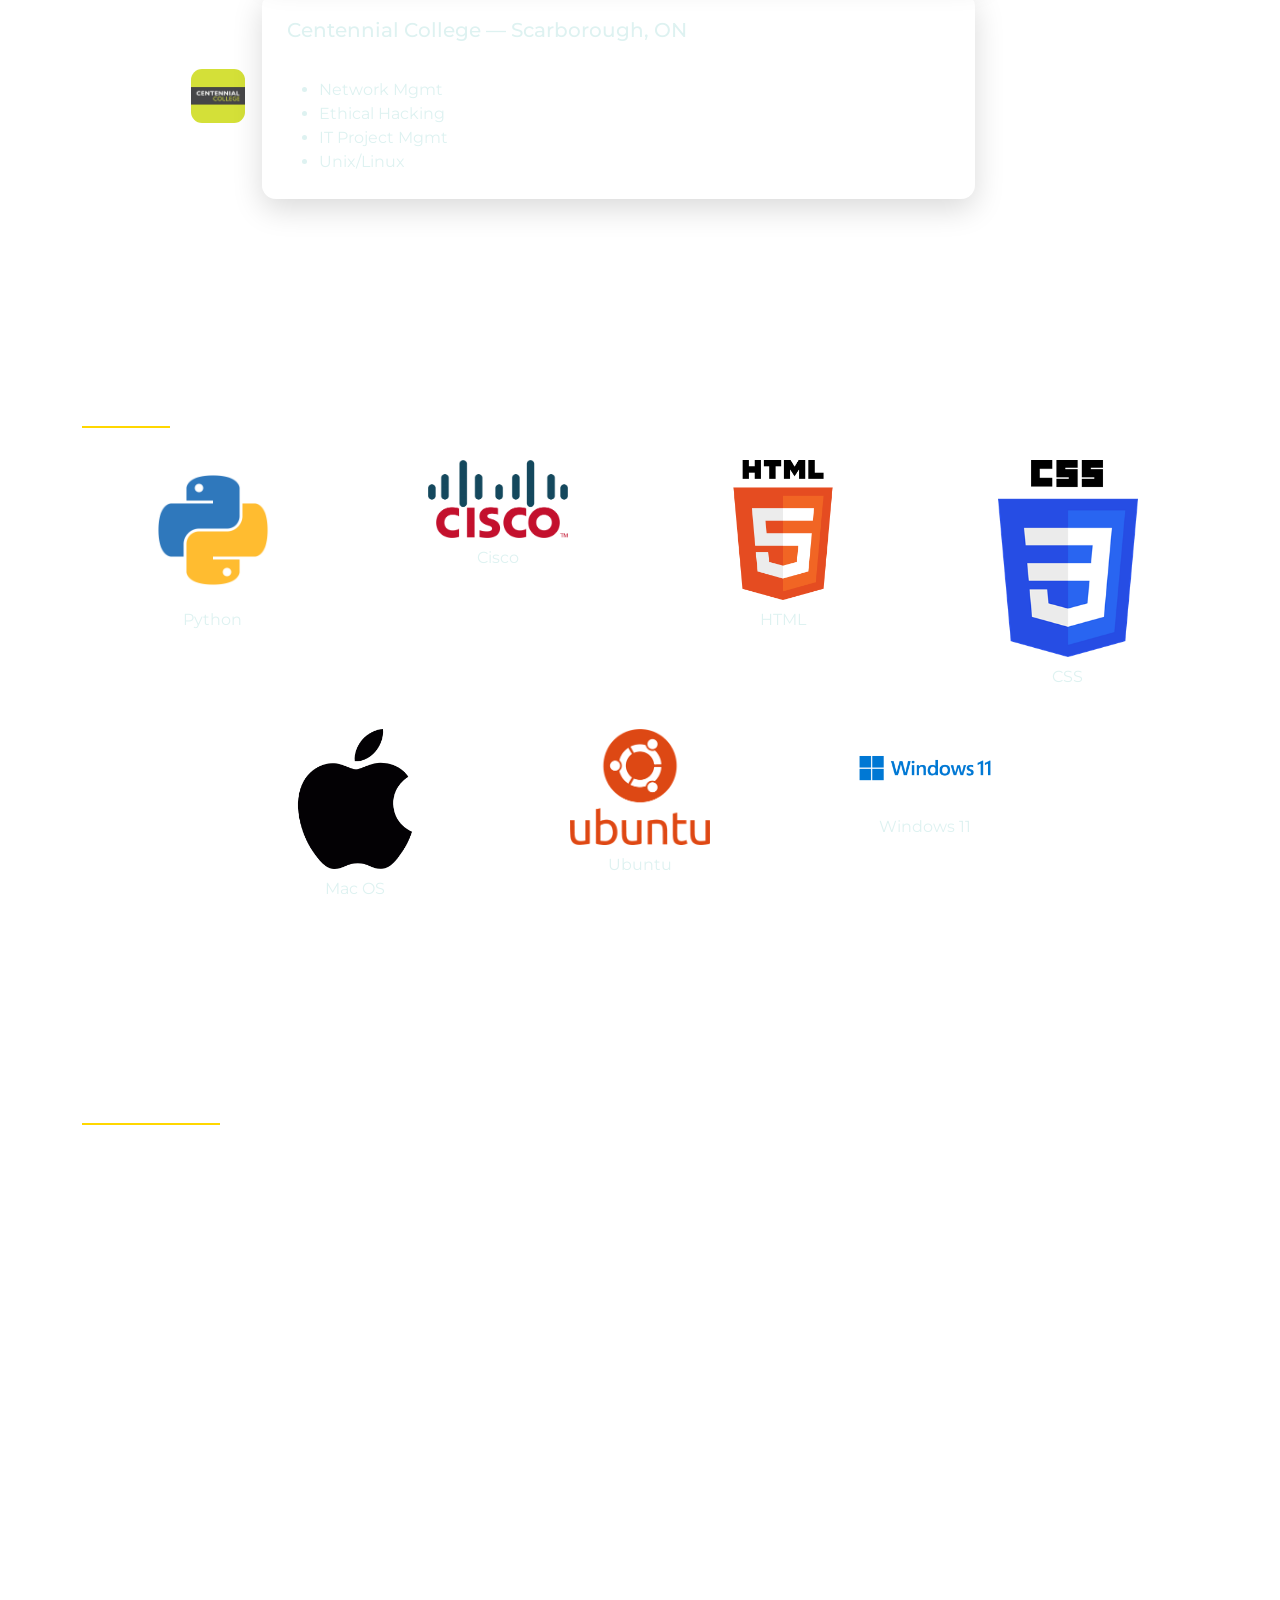
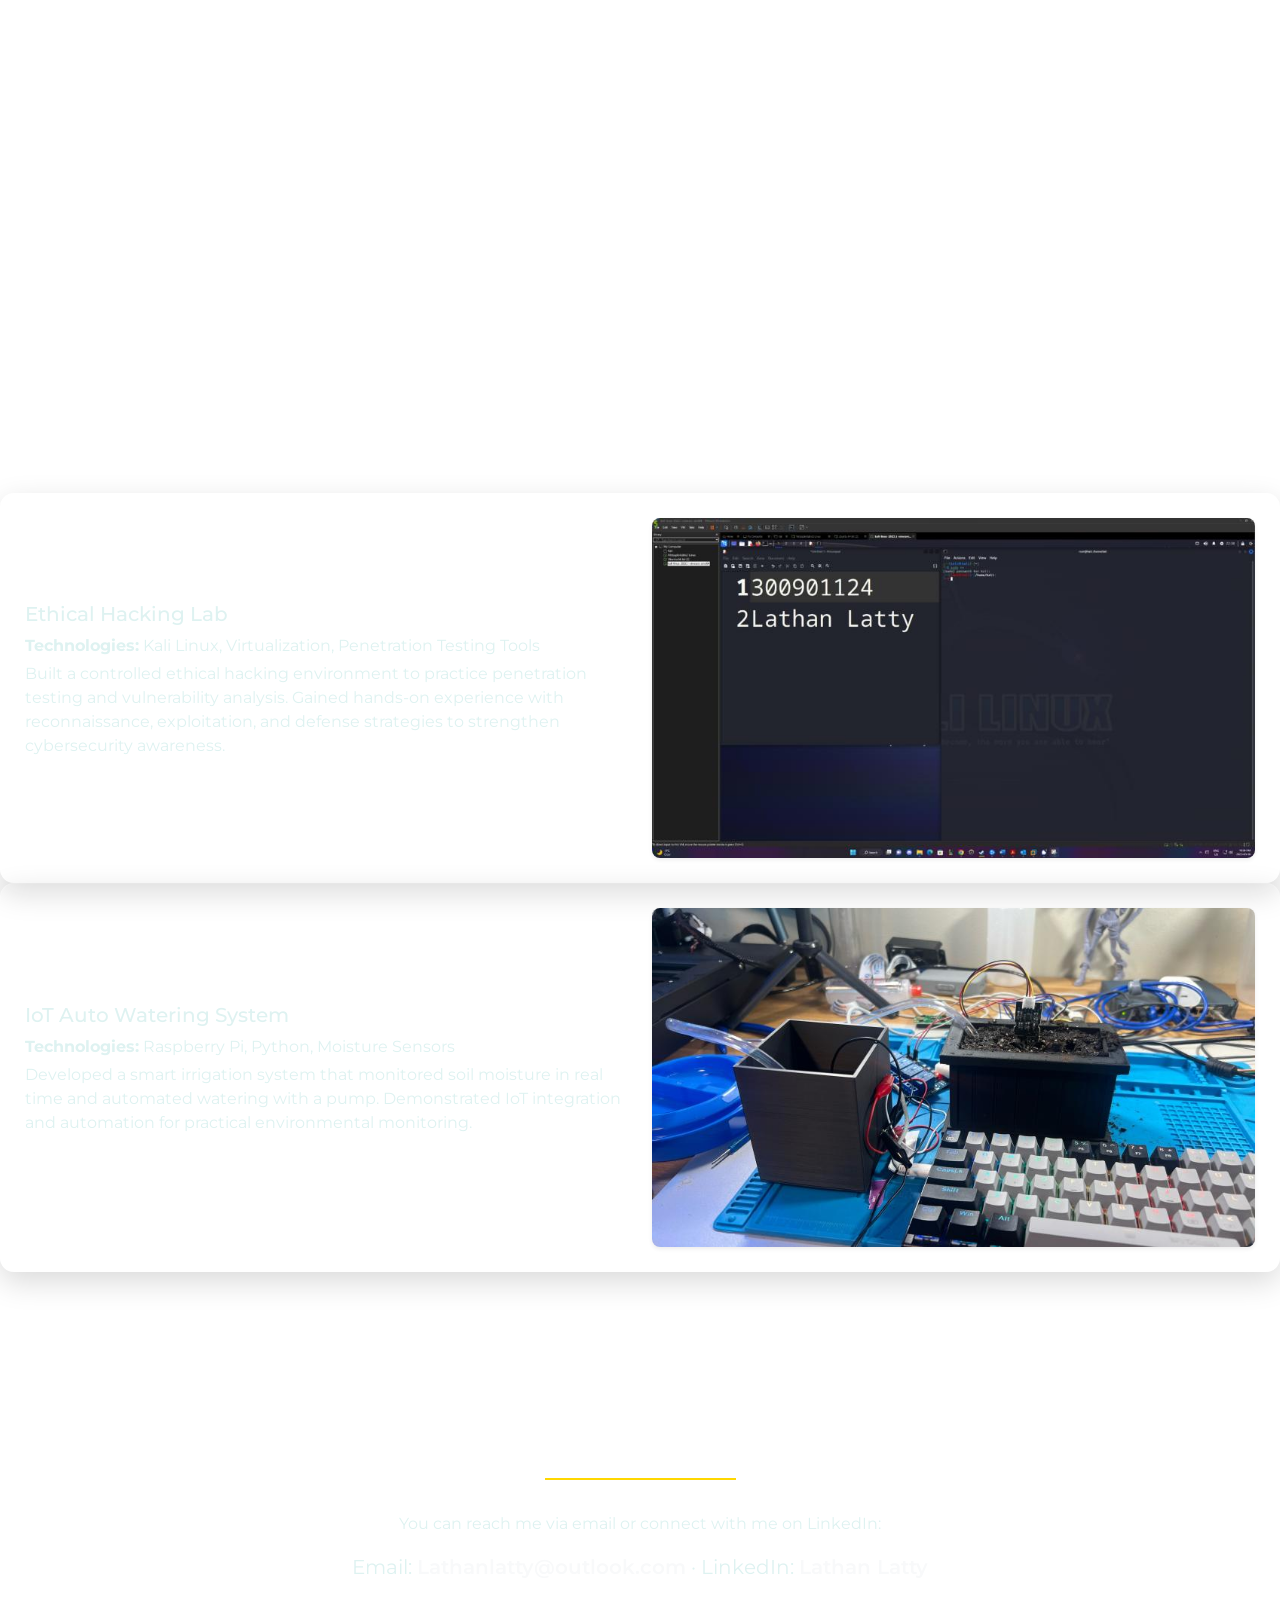
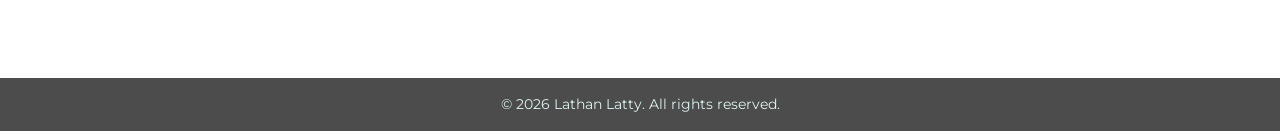
==== commit 9bde2a0e: "Update index.html Capitalized Tautalli" ====
--- a/index.html
+++ b/index.html
@@ -281,7 +281,7 @@
 <img src="pictures/Logos/Homelab SVG/docker.svg" alt="Docker" />
 <img src="pictures/Logos/Homelab SVG/ubiquiti.svg" alt="Ubiquiti" />
 <img src="pictures/Logos/Homelab SVG/plex.svg" alt="Plex" />
-<img src="pictures/Logos/Homelab SVG/tautulli.svg" alt="Tautulli" />
+<img src="pictures/Logos/Homelab SVG/Tautulli.svg" alt="Tautulli" />
 <img src="pictures/Logos/Homelab SVG/sonarr.svg" alt="Sonarr" />
 <img src="pictures/Logos/Homelab SVG/radarr.svg" alt="Radarr" />
 <img src="pictures/Logos/Homelab SVG/pihole.svg" alt="Pi-hole" />
@@ -371,3 +371,4 @@
 </html>
 
 
+
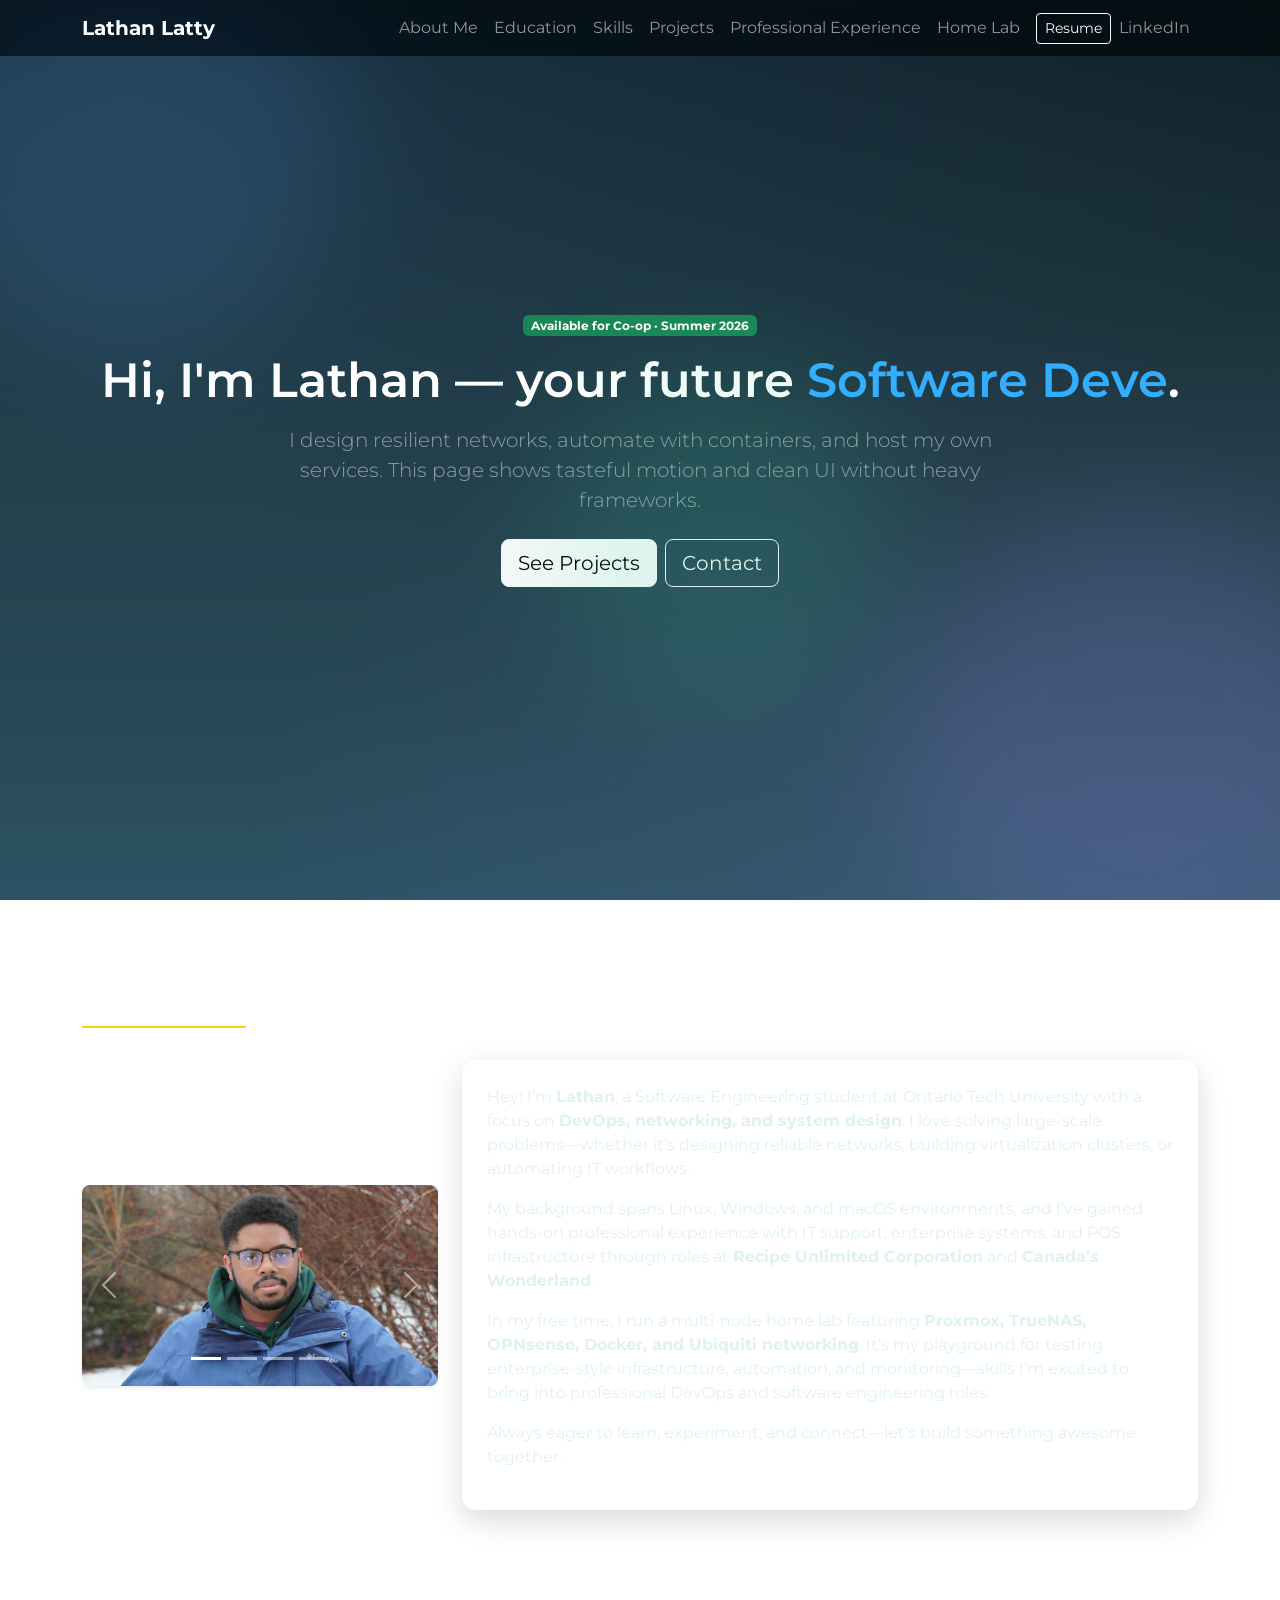
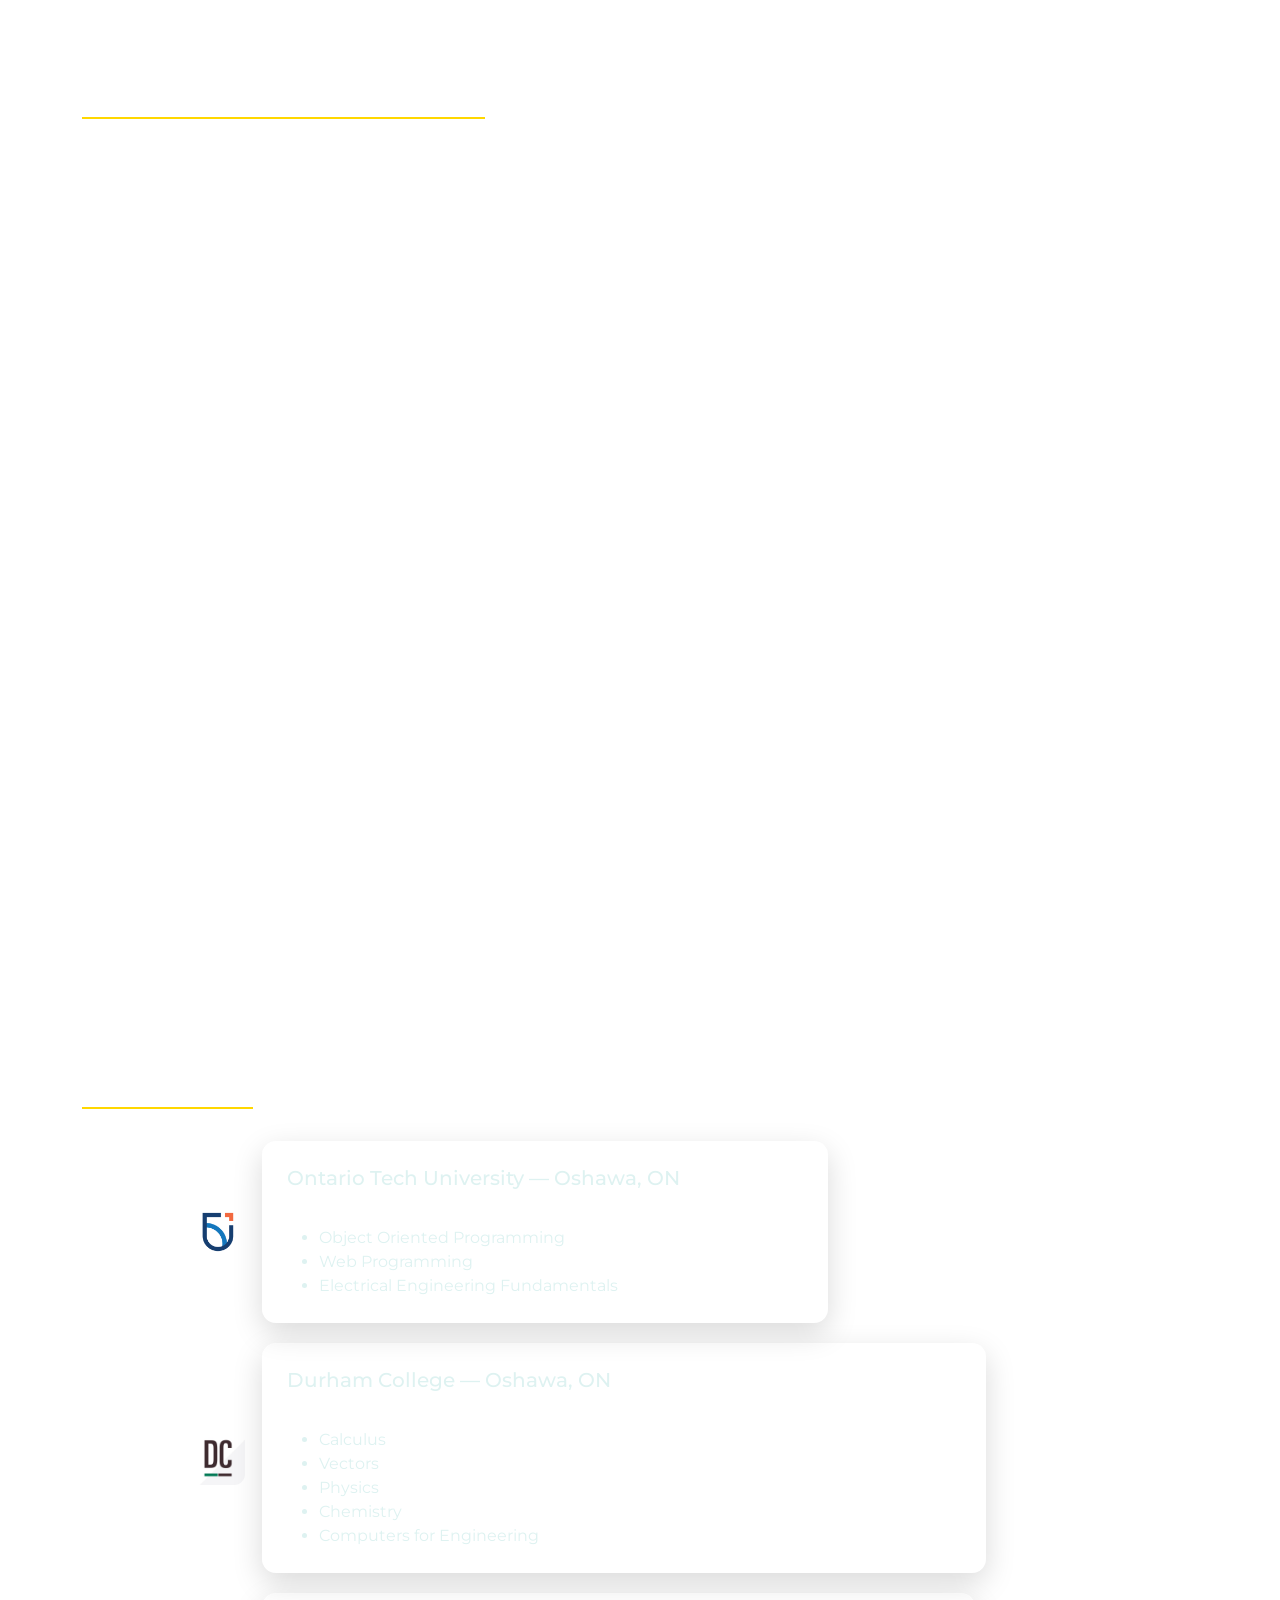
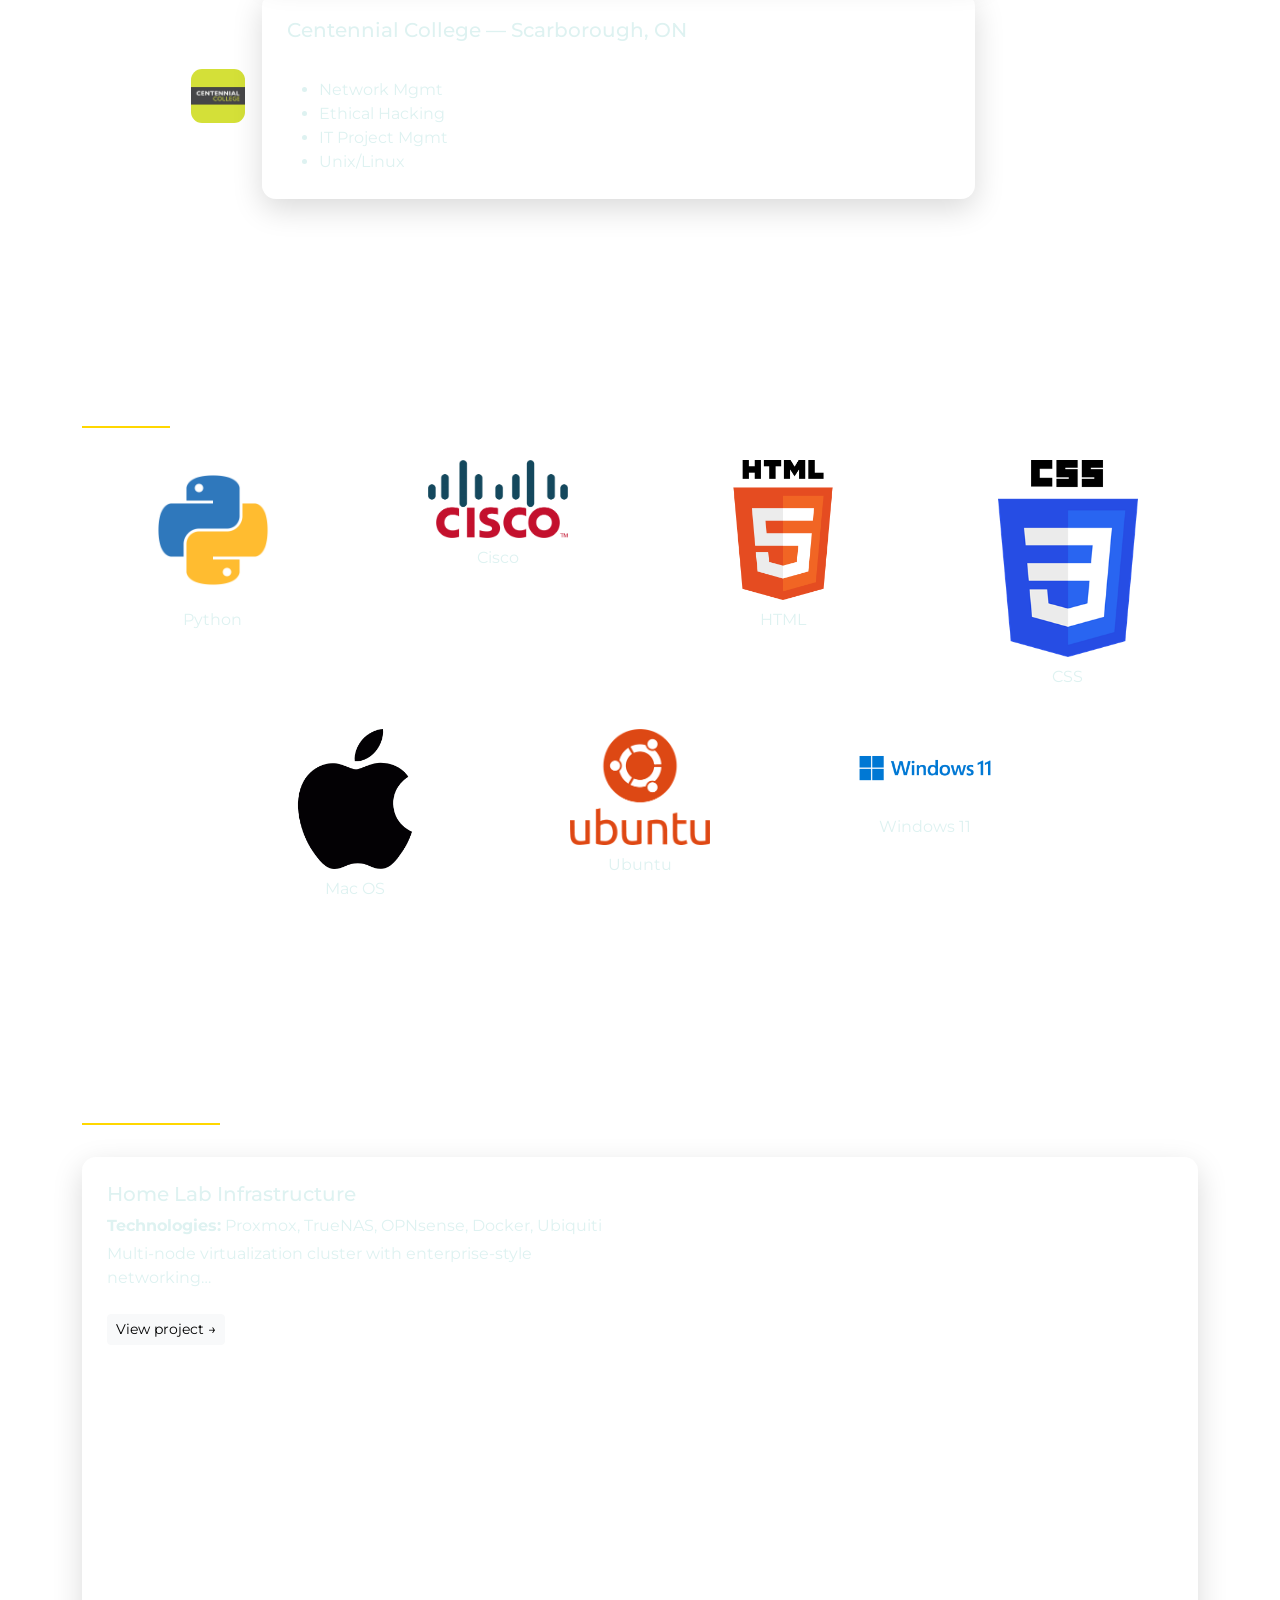
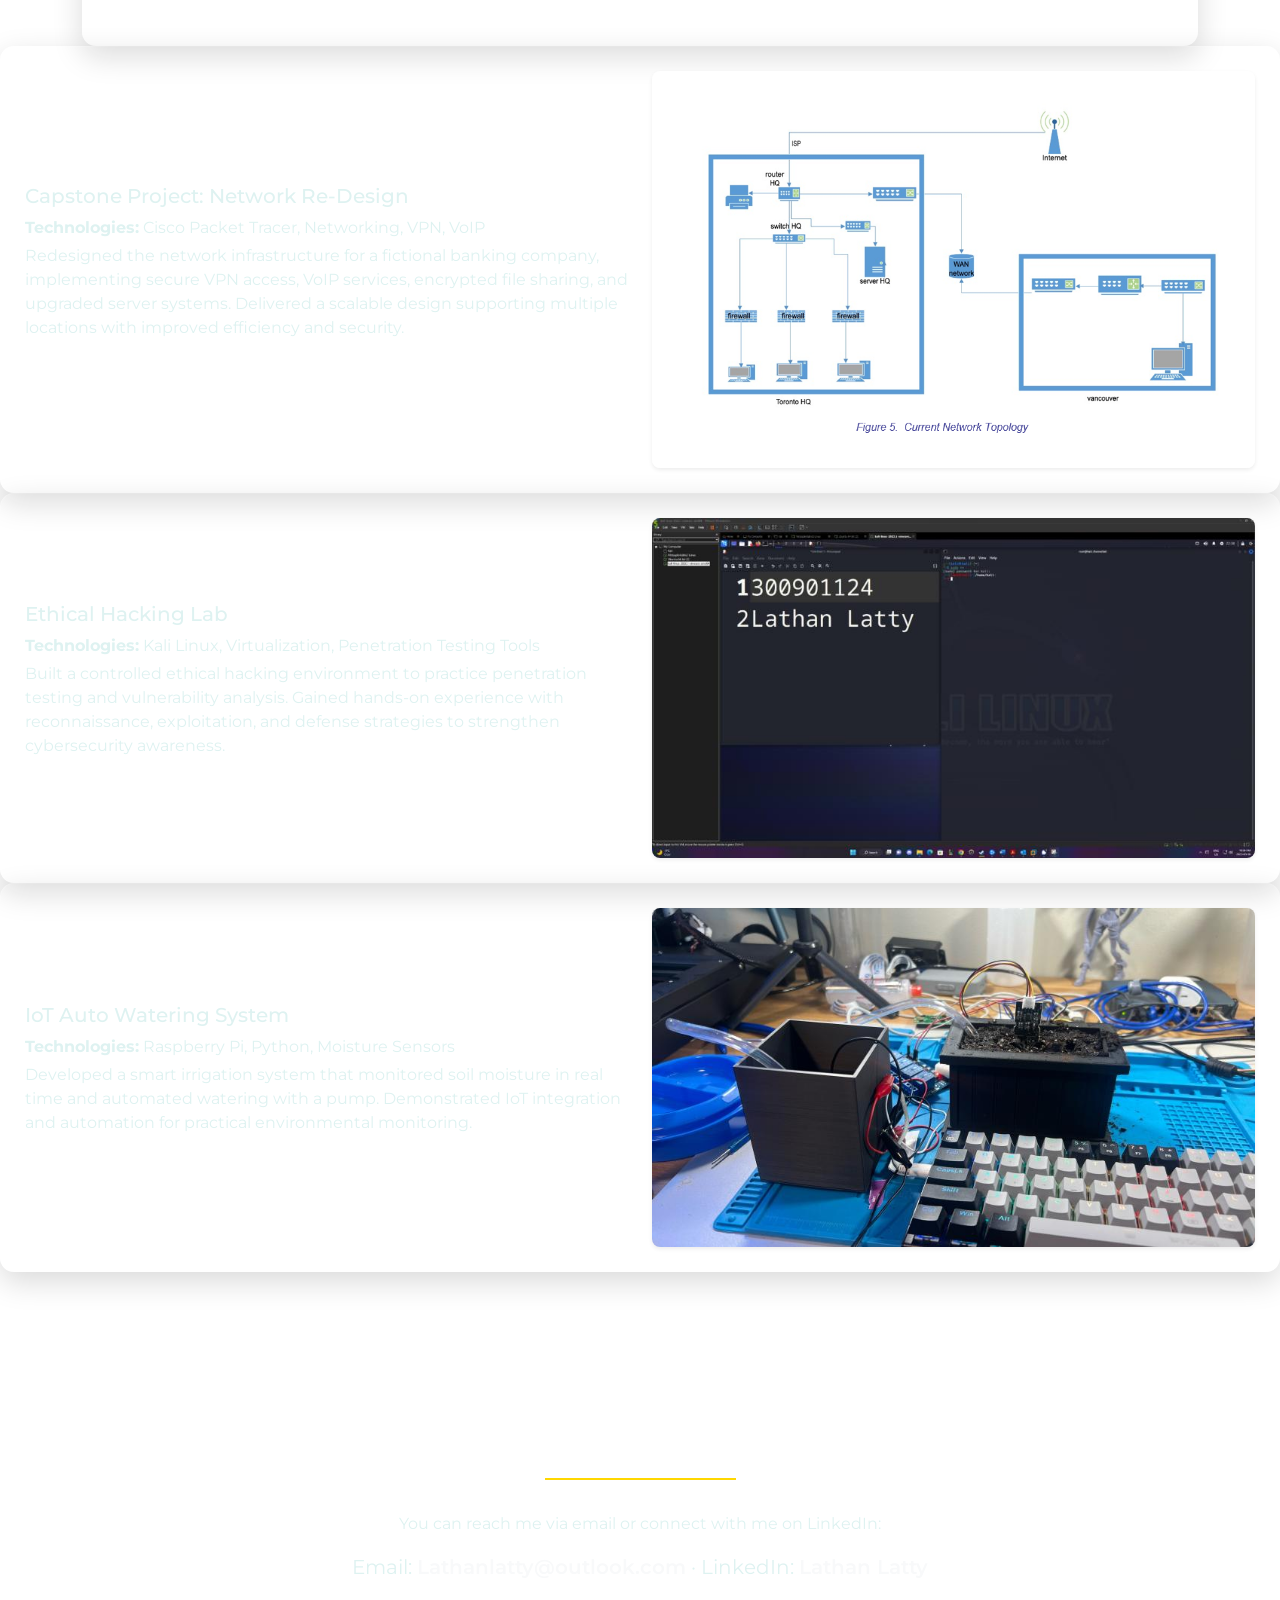
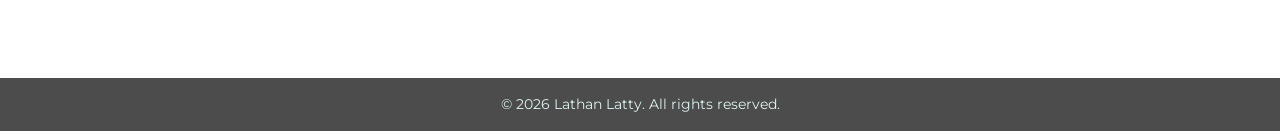
==== commit 8a06d823: "Update index.html File is: Tautalli.svg (…alli…)" ====
--- a/index.html
+++ b/index.html
@@ -281,7 +281,7 @@
 <img src="pictures/Logos/Homelab SVG/docker.svg" alt="Docker" />
 <img src="pictures/Logos/Homelab SVG/ubiquiti.svg" alt="Ubiquiti" />
 <img src="pictures/Logos/Homelab SVG/plex.svg" alt="Plex" />
-<img src="pictures/Logos/Homelab SVG/Tautulli.svg" alt="Tautulli" />
+<img src="pictures/Logos/Homelab SVG/Tautalli.svg" alt="Tautulli" />
 <img src="pictures/Logos/Homelab SVG/sonarr.svg" alt="Sonarr" />
 <img src="pictures/Logos/Homelab SVG/radarr.svg" alt="Radarr" />
 <img src="pictures/Logos/Homelab SVG/pihole.svg" alt="Pi-hole" />
@@ -372,3 +372,4 @@
 
 
 
+
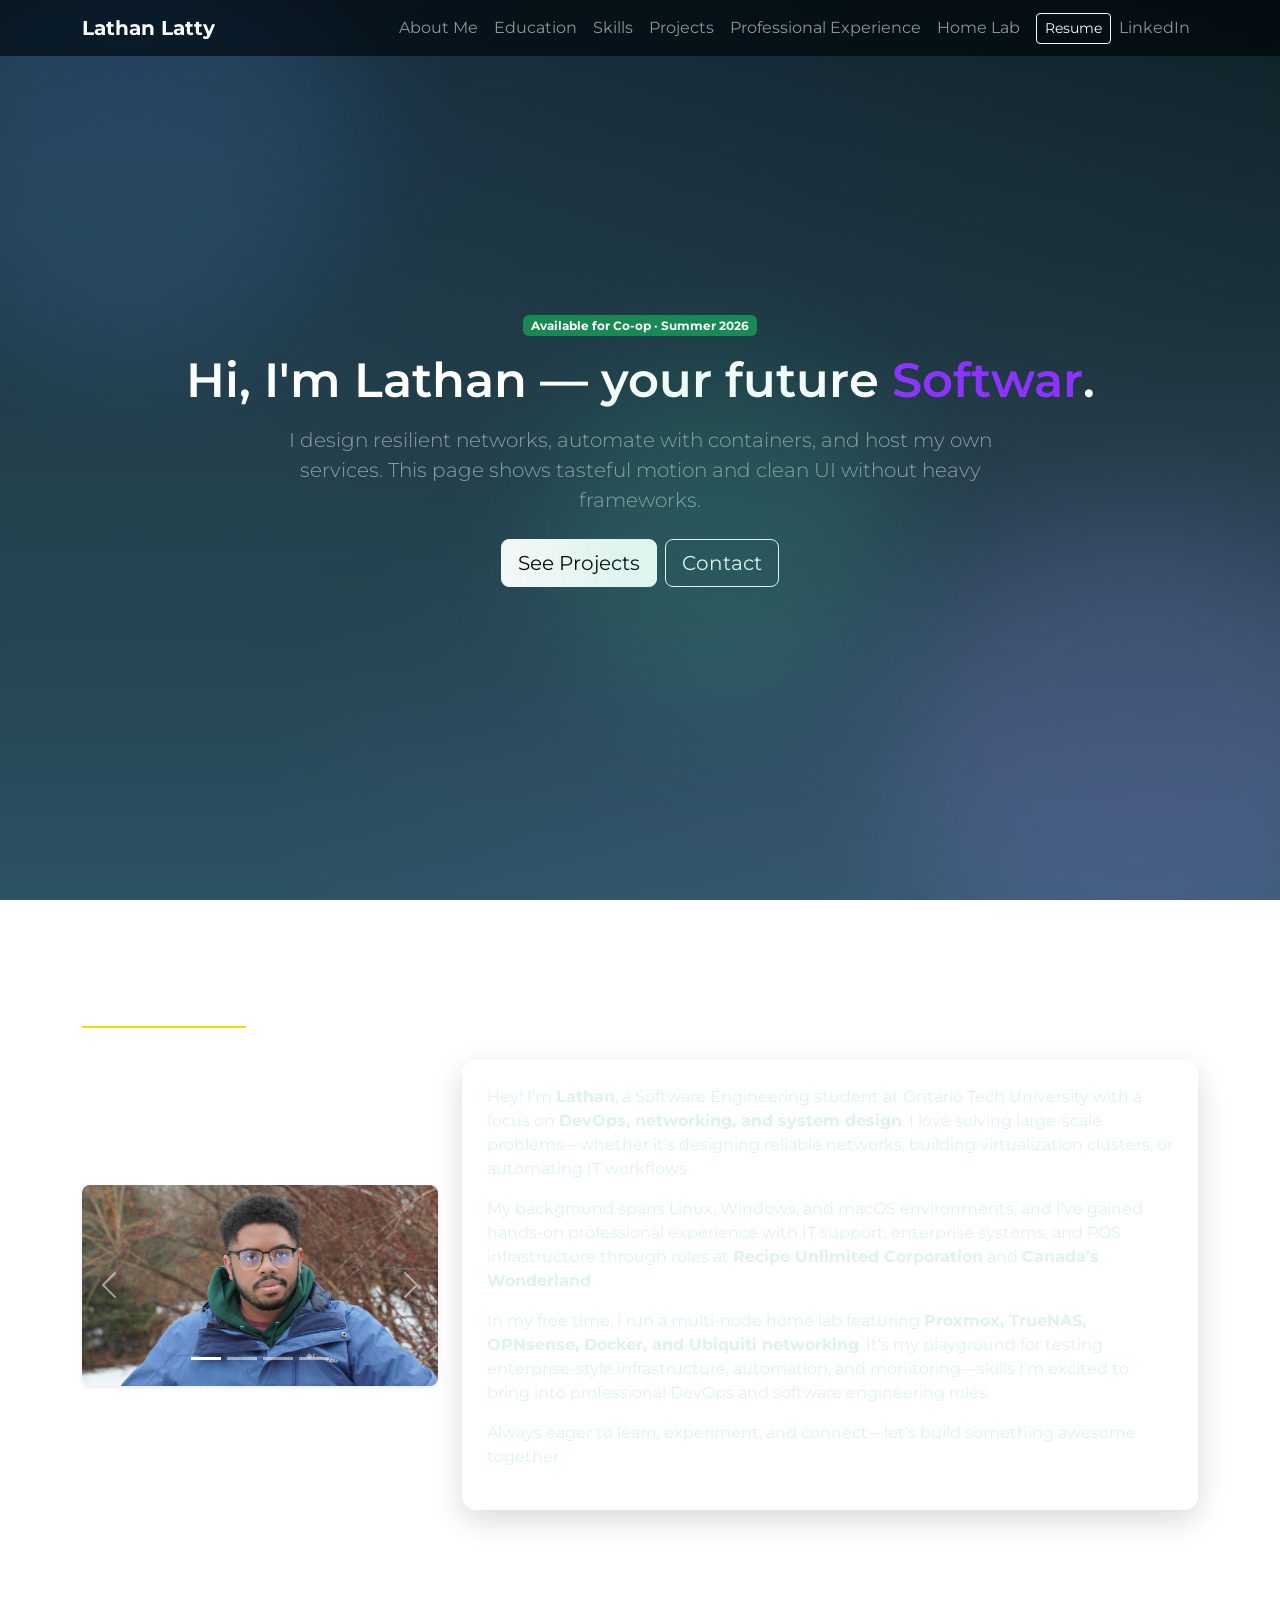
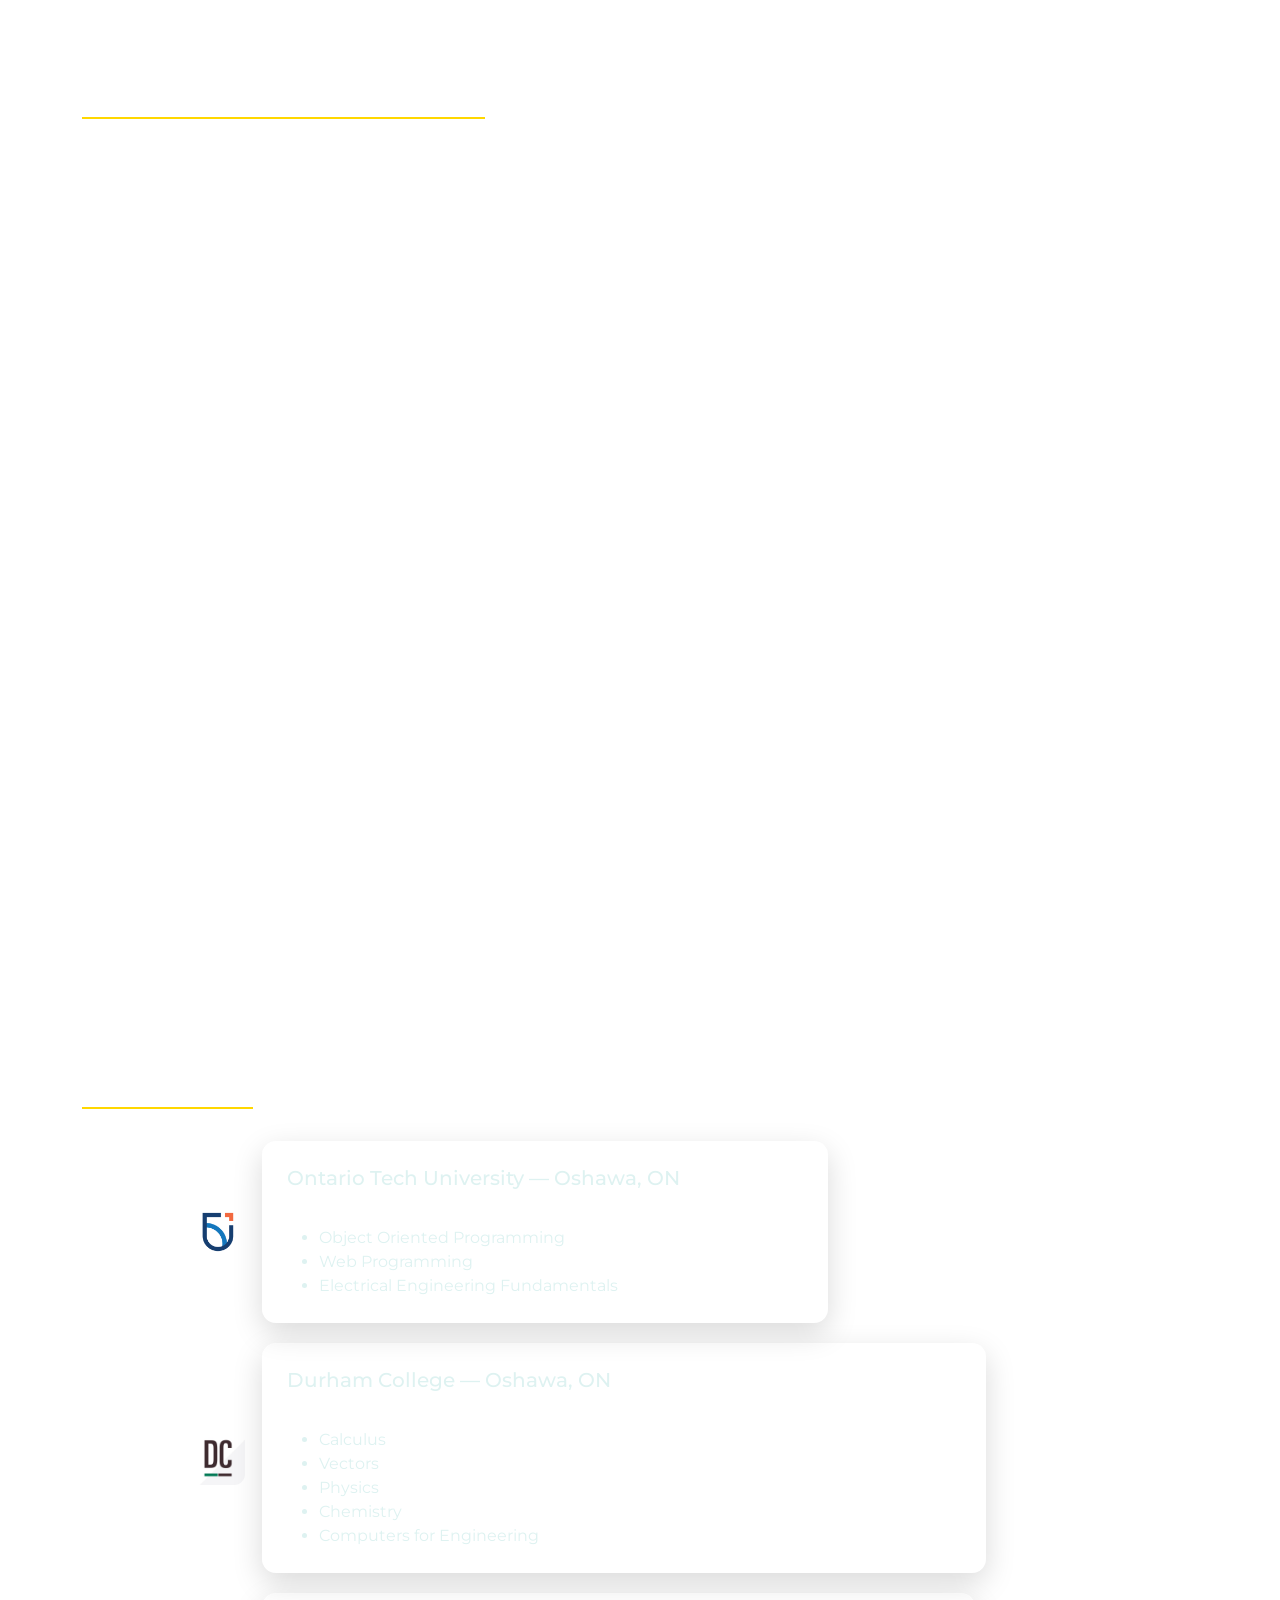
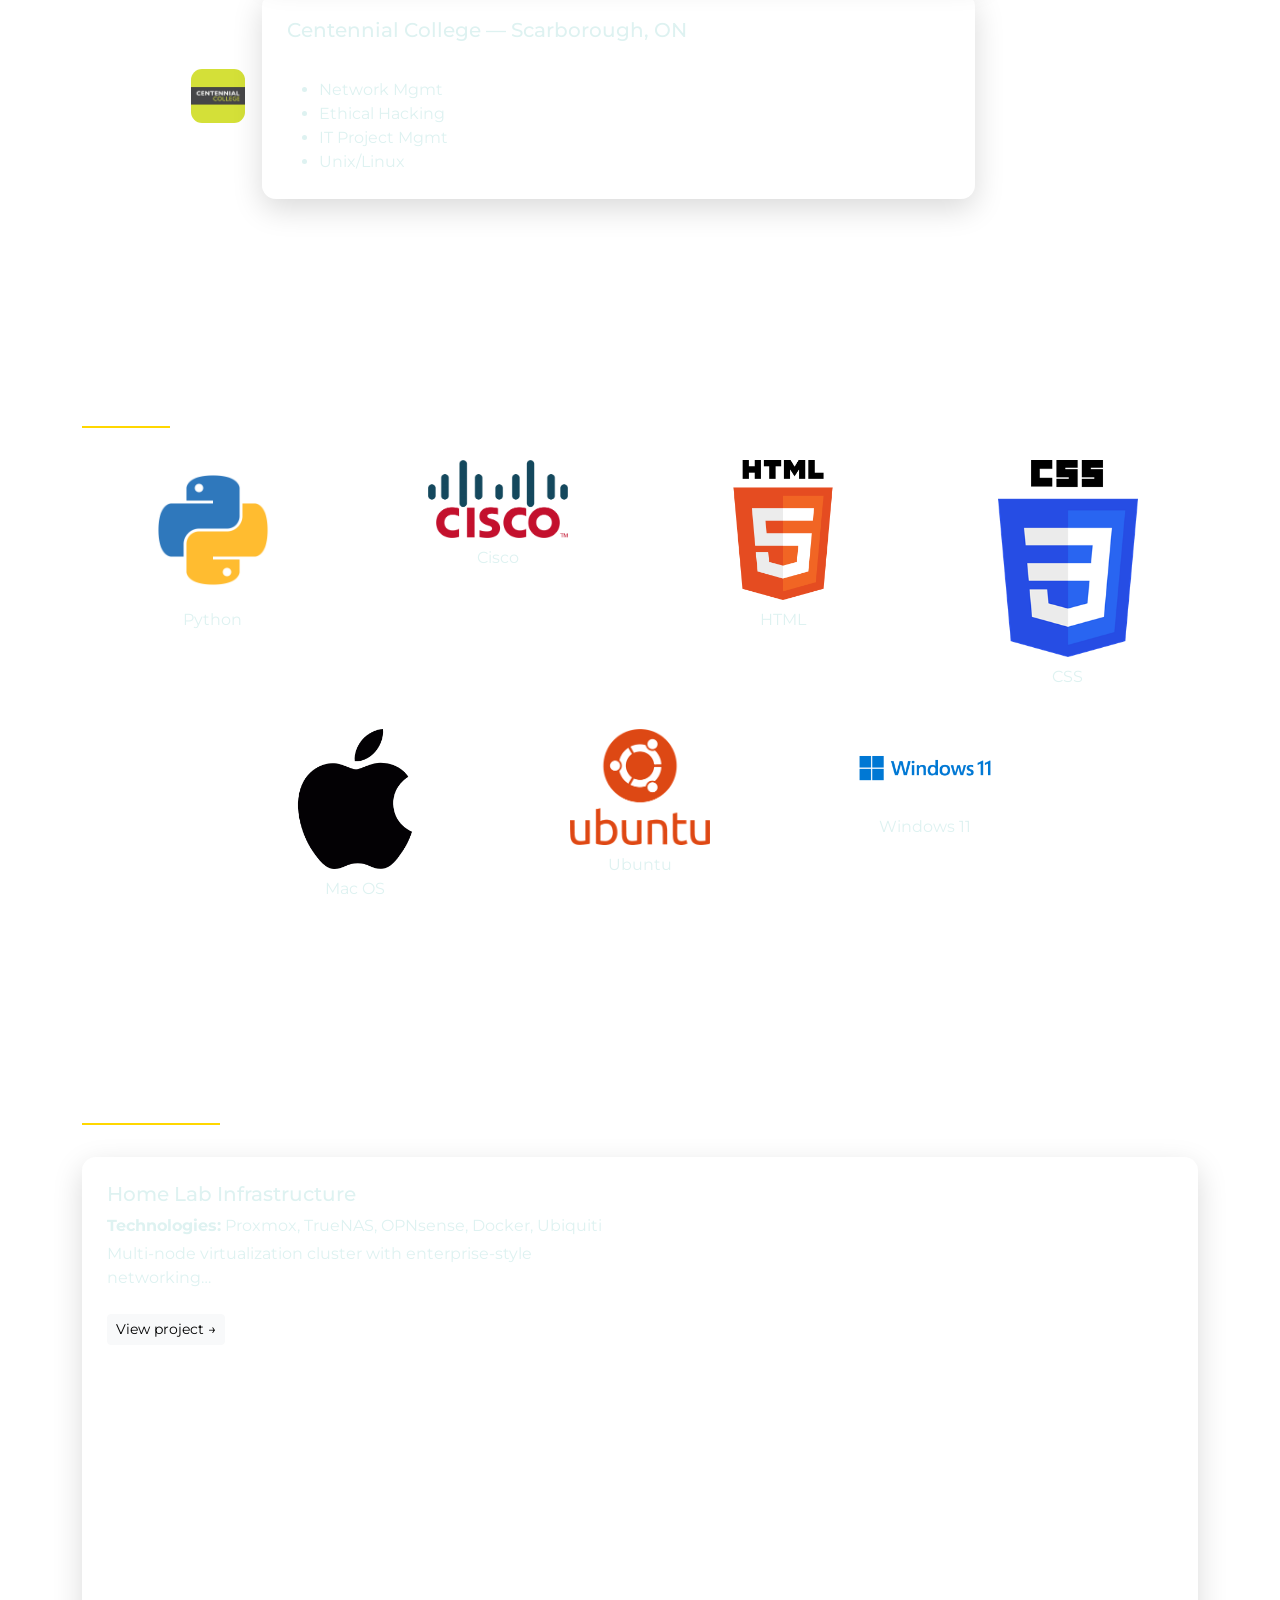
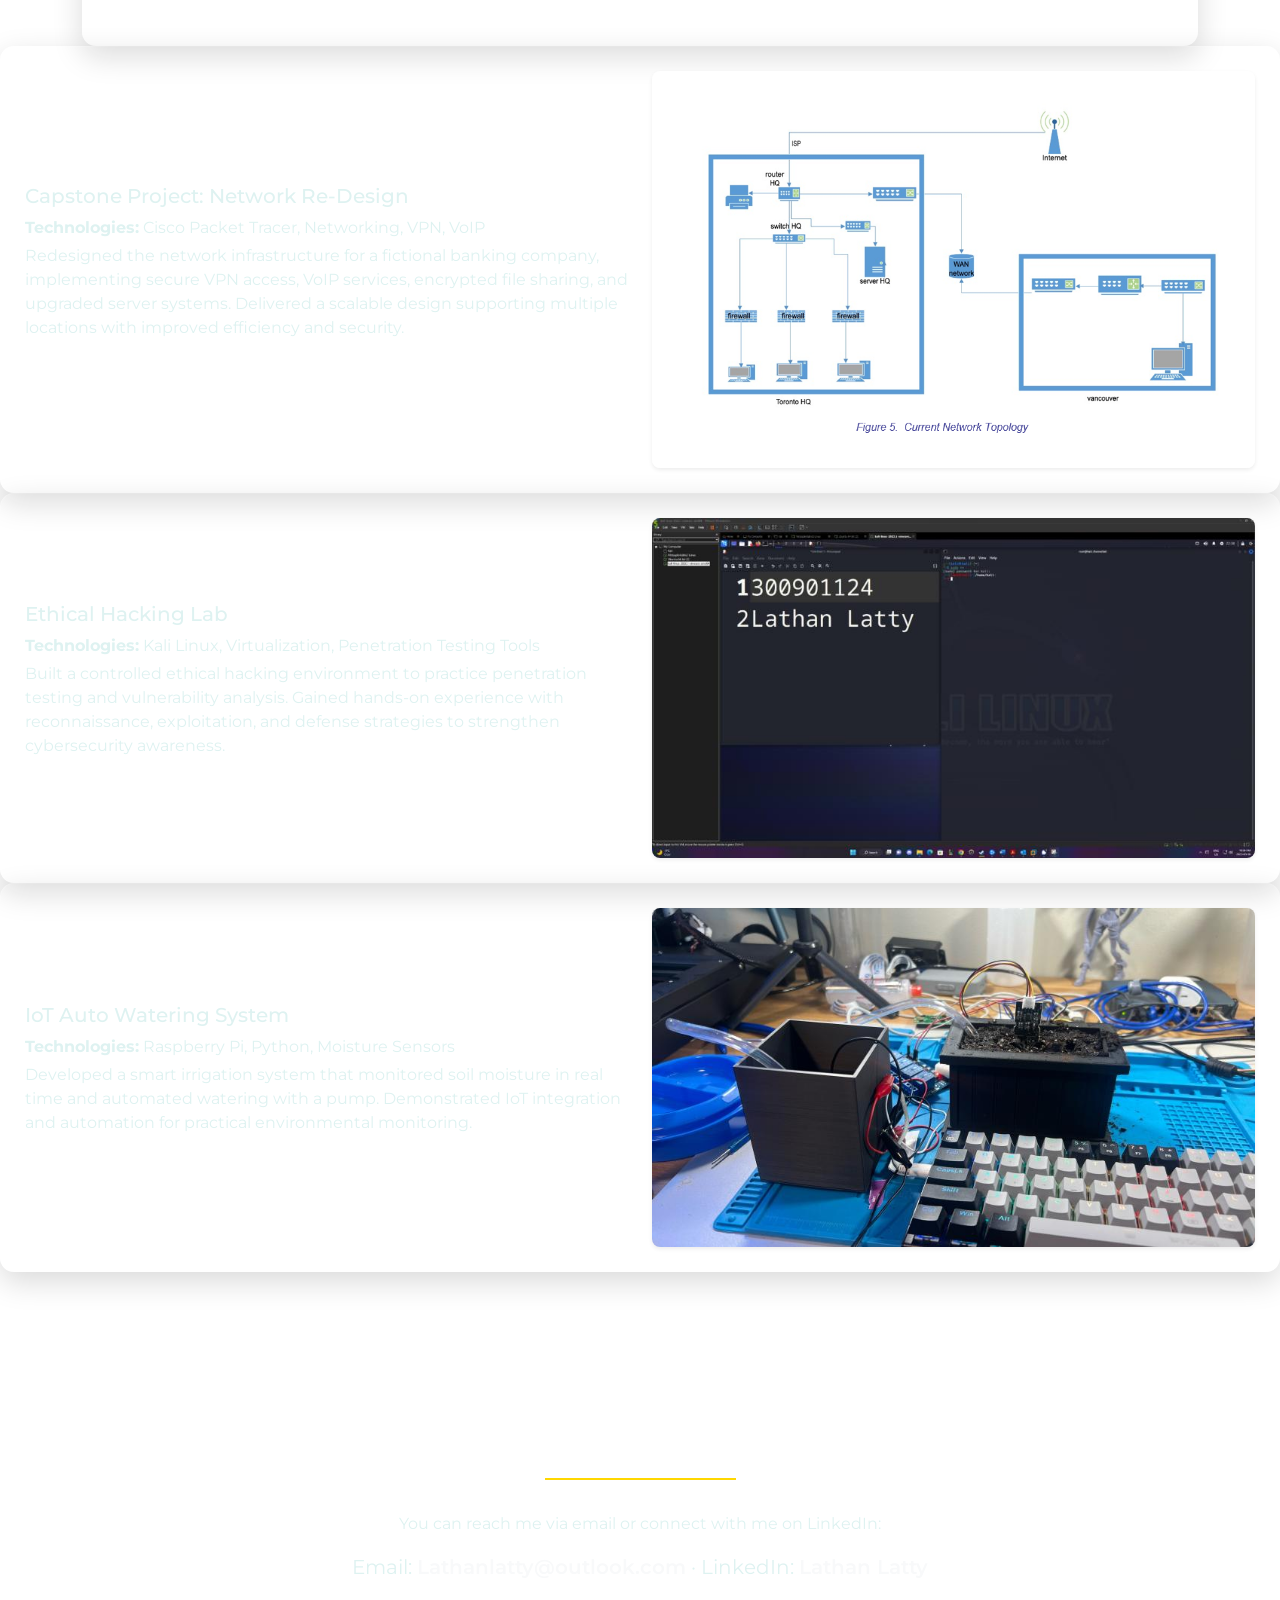
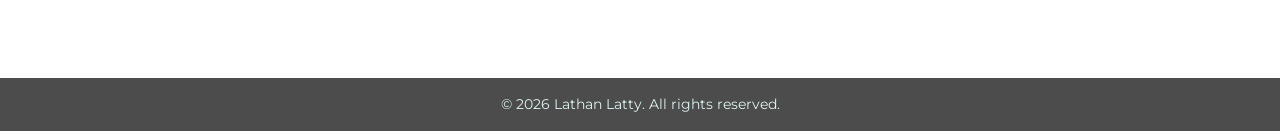
==== commit 2a903ae0: "Update index.html" ====
--- a/index.html
+++ b/index.html
@@ -36,7 +36,7 @@
           <li class="nav-item"><a class="nav-link" href="#experience">Professional Experience</a></li>
           <li class="nav-item"><a class="nav-link" href="Homelab.html">Home Lab</a></li>
           <li class="nav-item ms-lg-2"><a class="btn btn-outline-light btn-sm"
-             href="Resume/Lathan-Technical-Resume-July-2024.pdf" target="_blank">Resume</a></li>
+             href="Resume/Lathan Technical Resume Sept 2025.pdf" target="_blank">Resume</a></li>
           <li class="nav-item"><a class="nav-link" target="_blank"
              href="https://www.linkedin.com/in/lathan-l-80581a111/">LinkedIn</a></li>
         </ul>
@@ -373,3 +373,4 @@
 
 
 
+
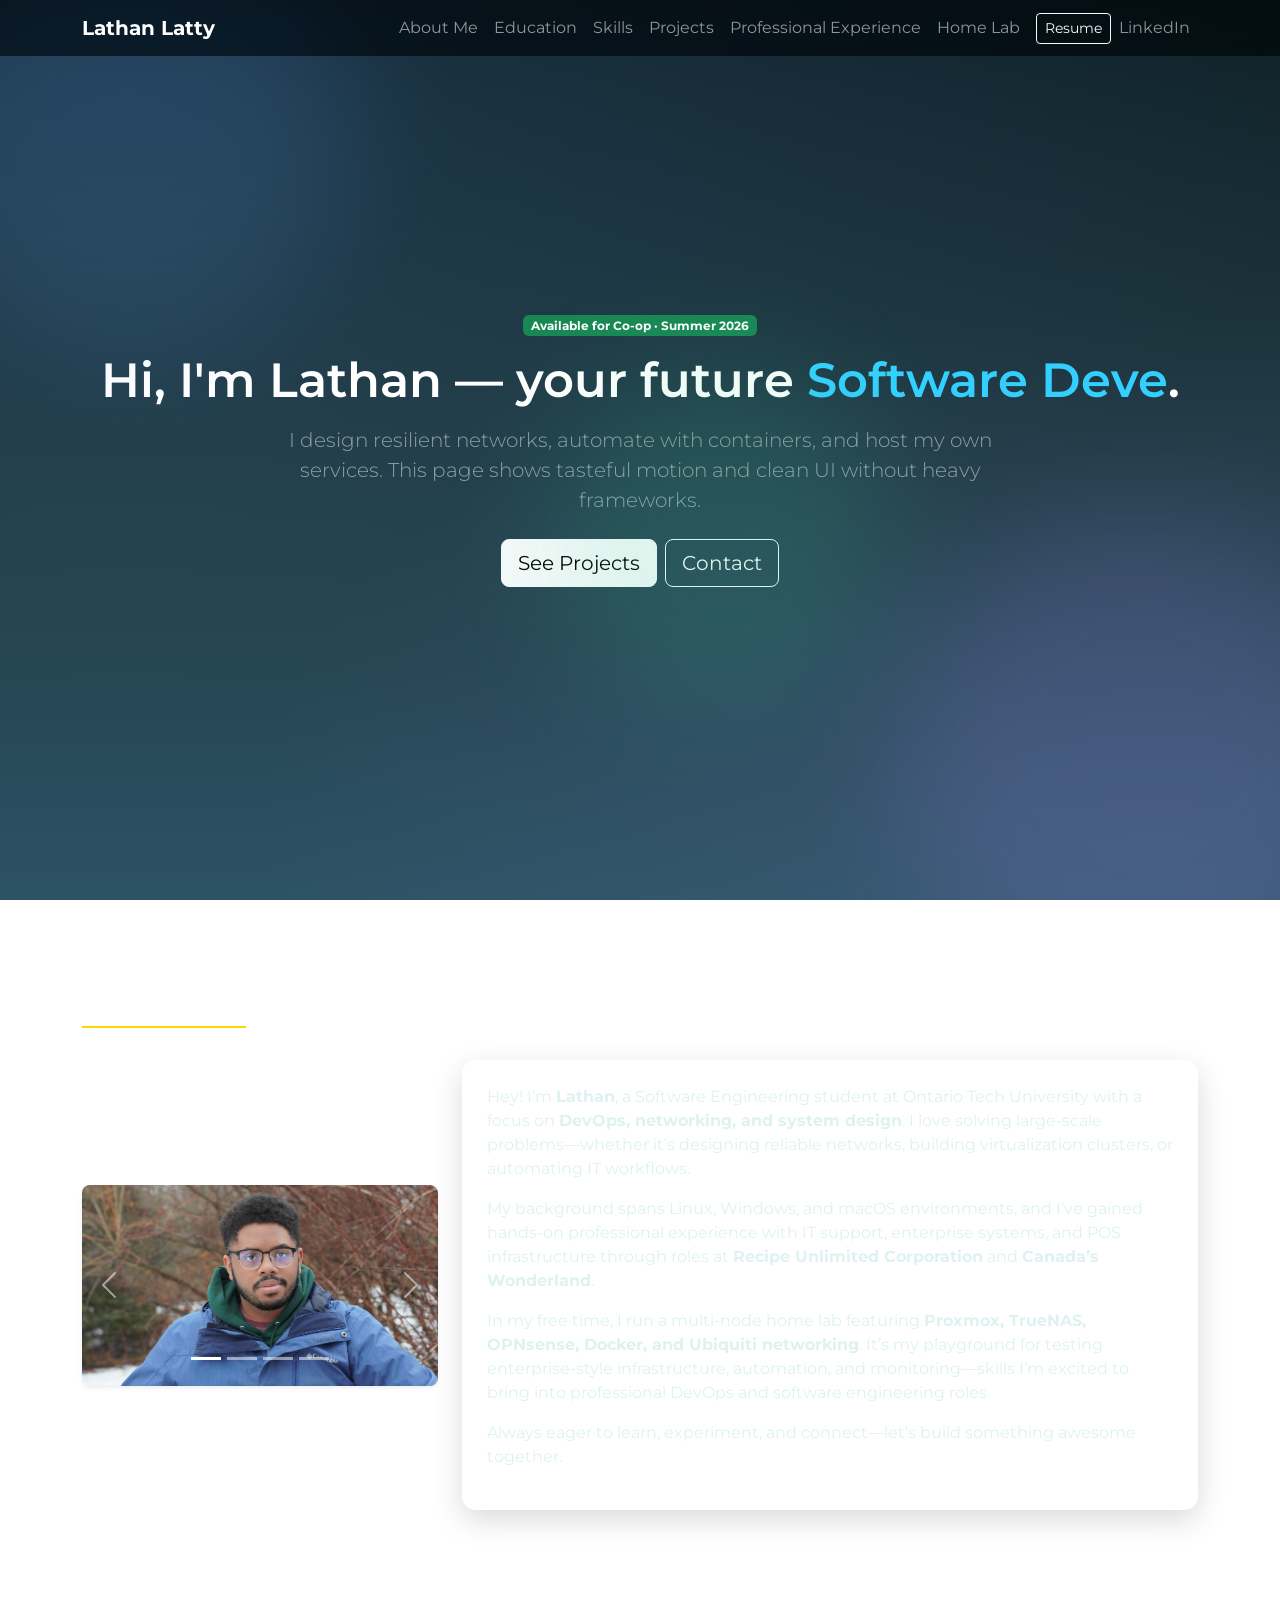
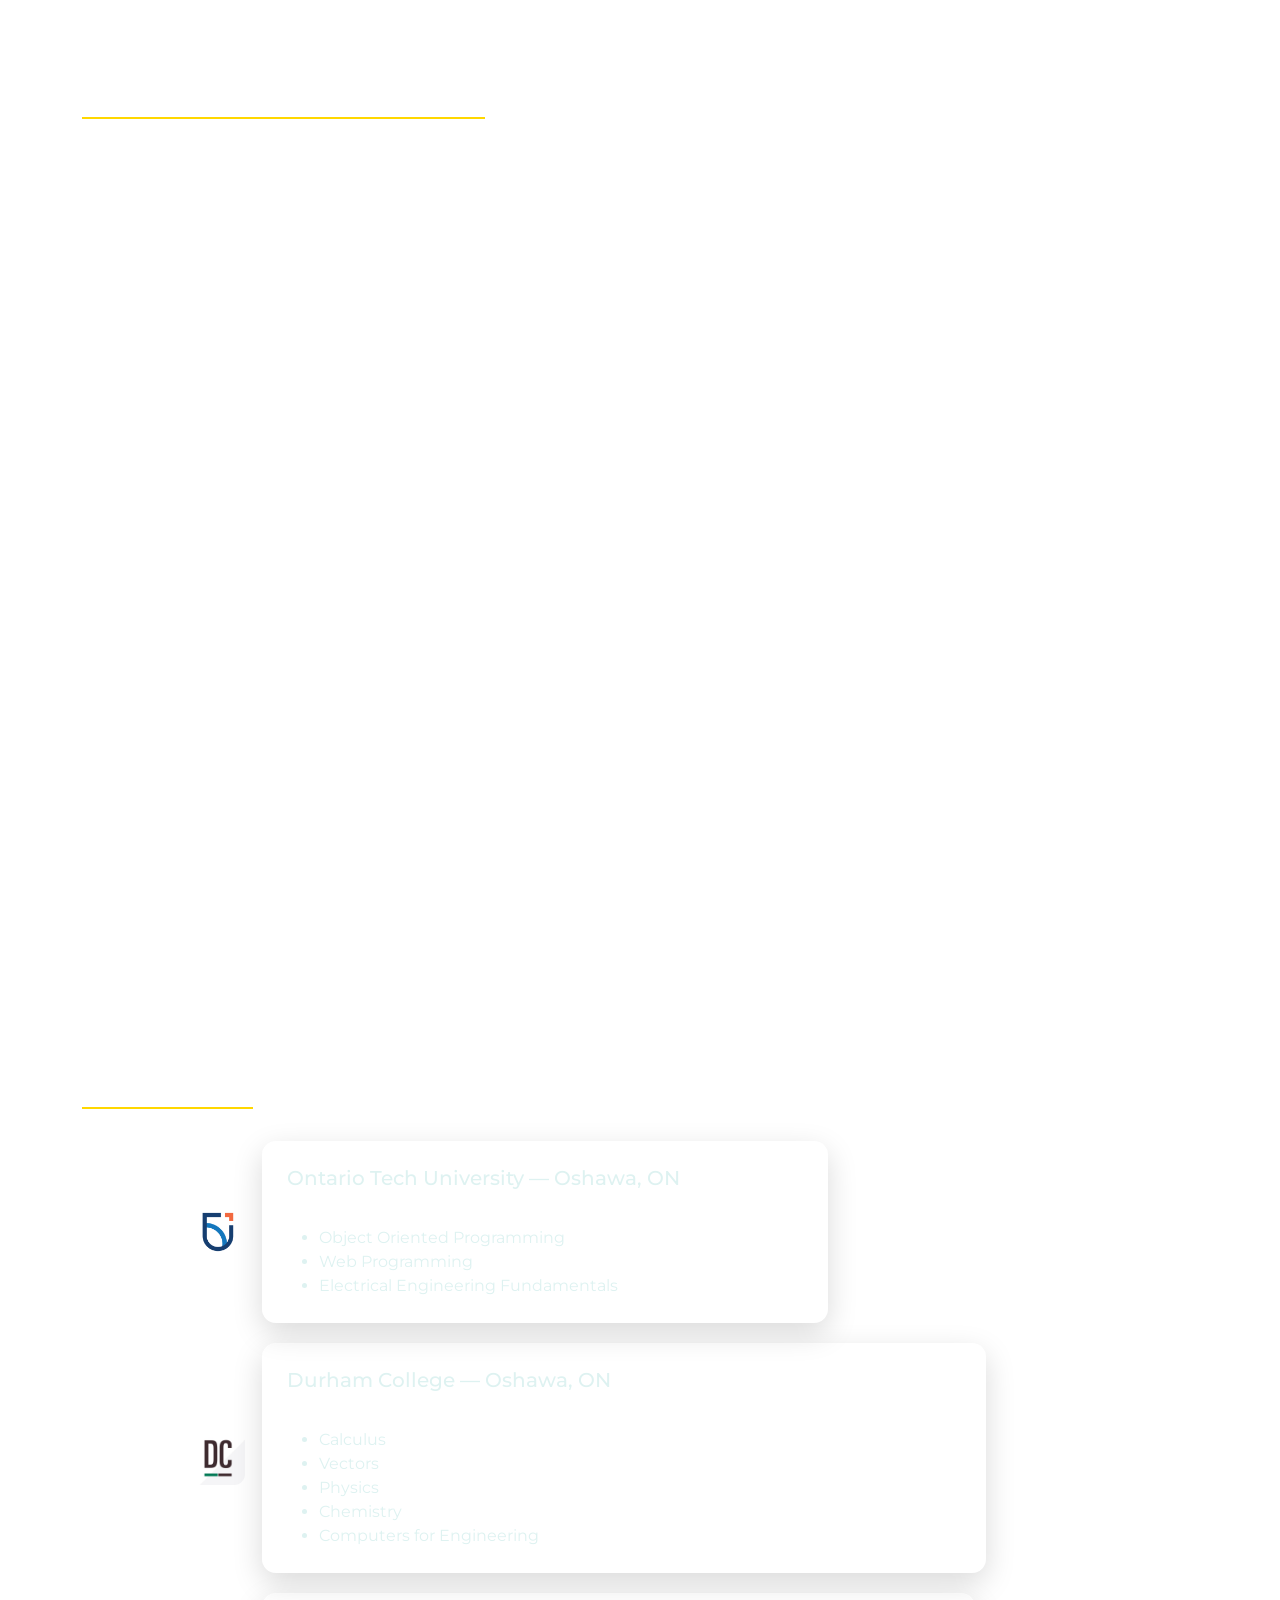
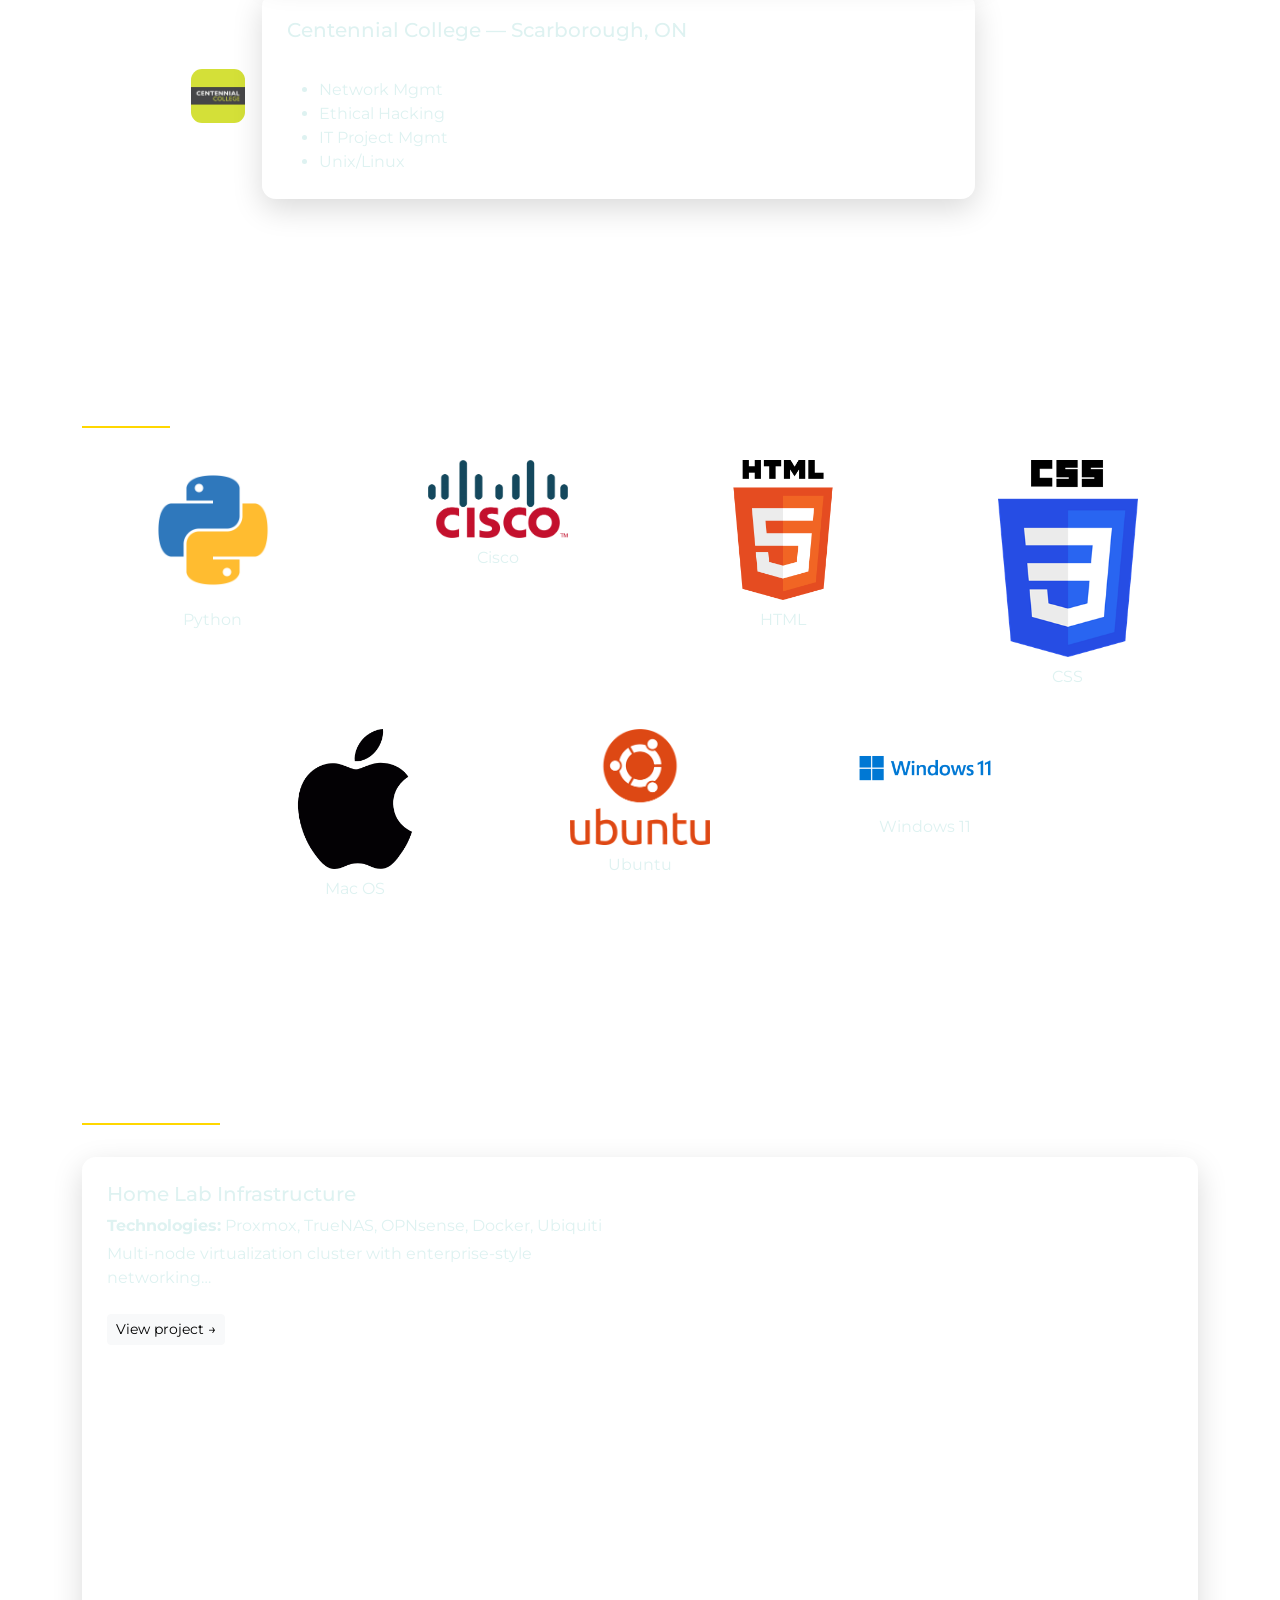
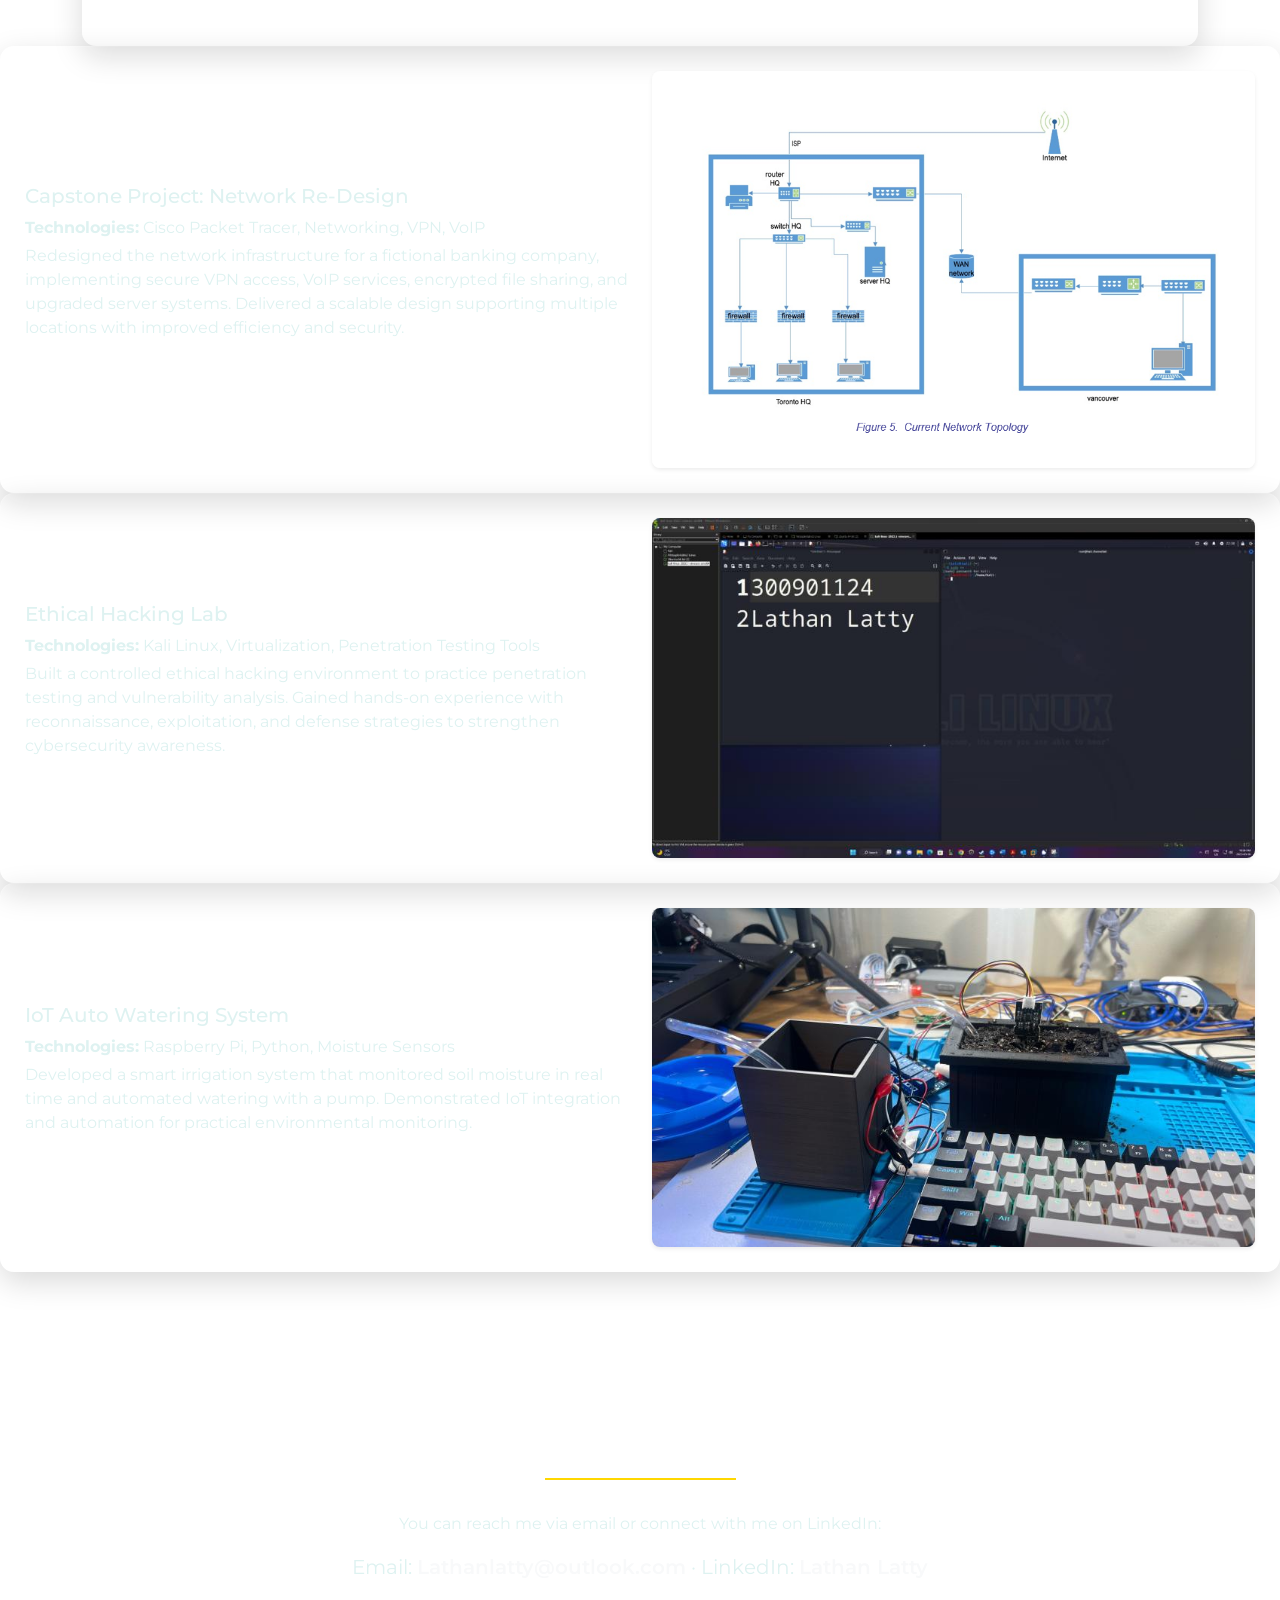
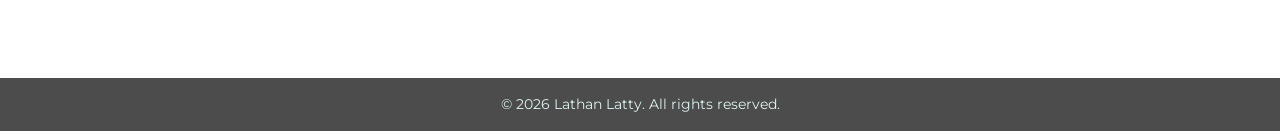
==== commit ac333211: "Update index.html" ====
--- a/index.html
+++ b/index.html
@@ -374,3 +374,4 @@
 
 
 
+
